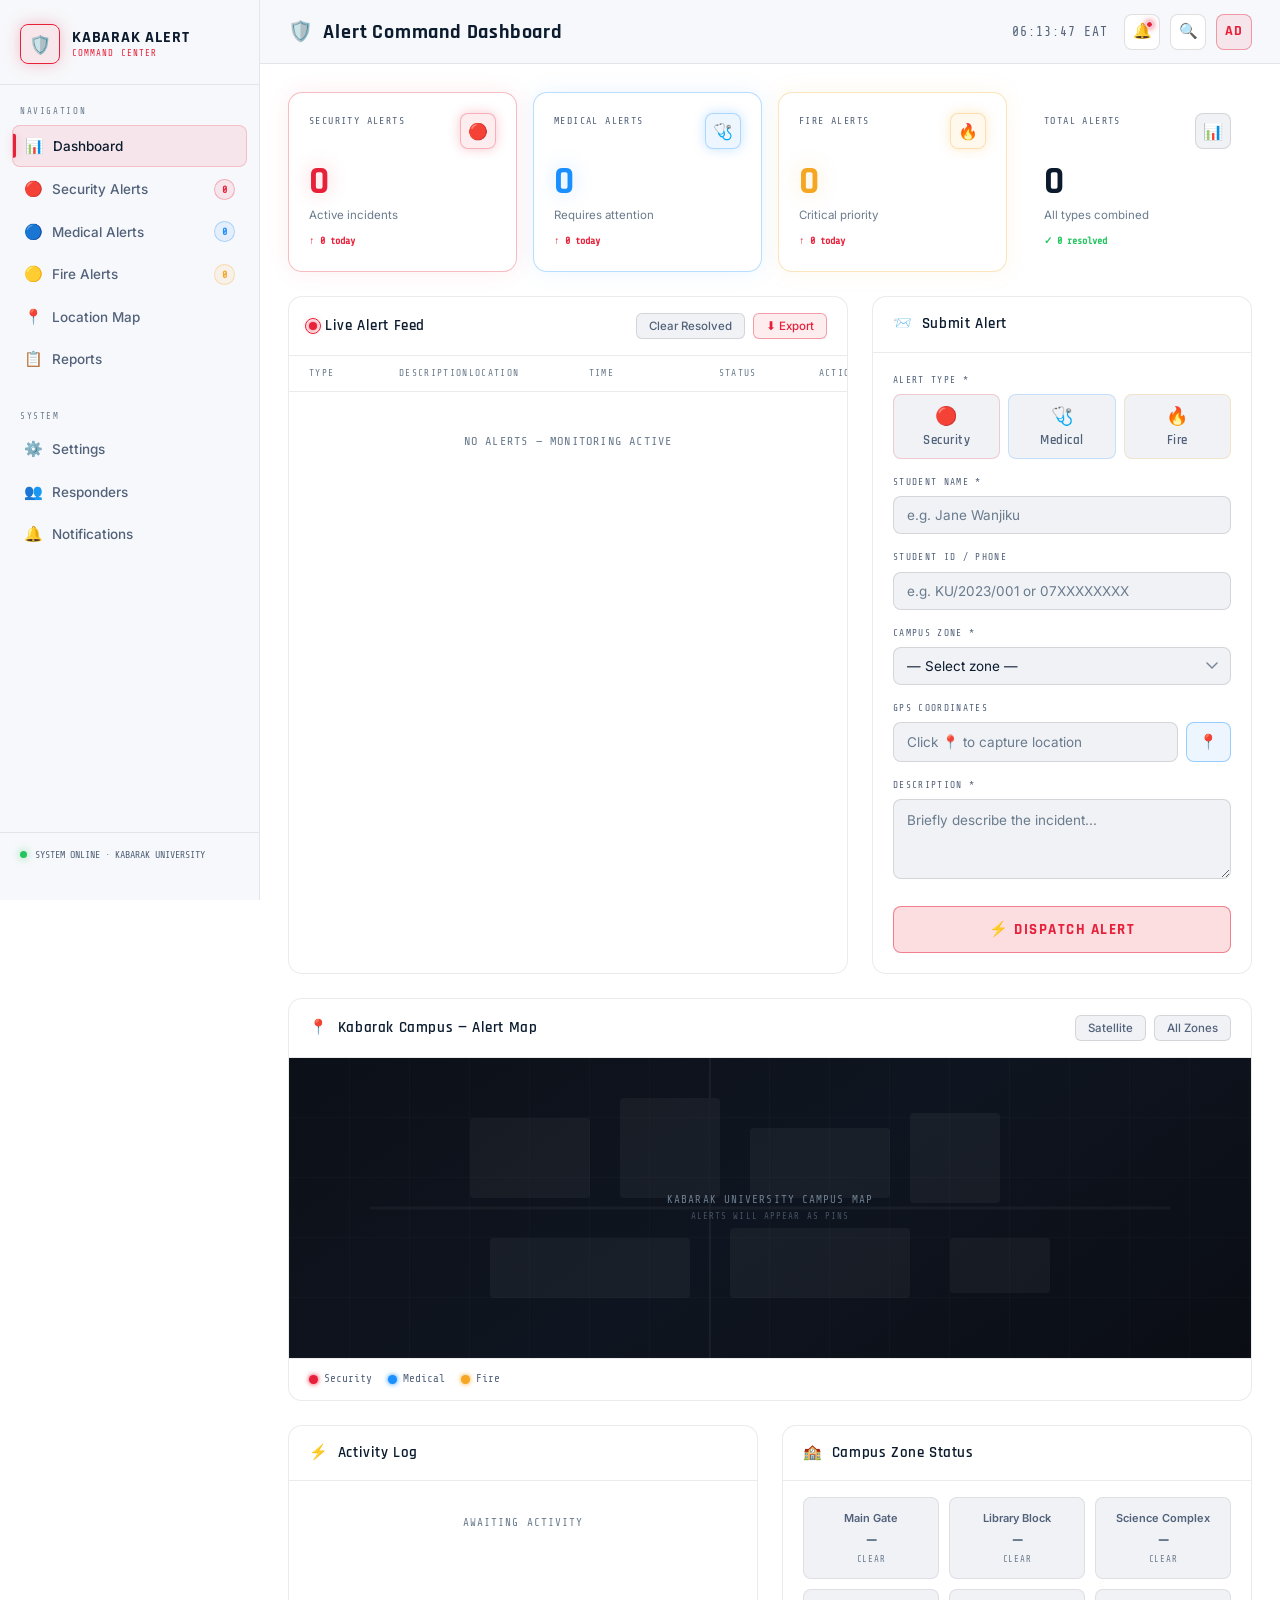
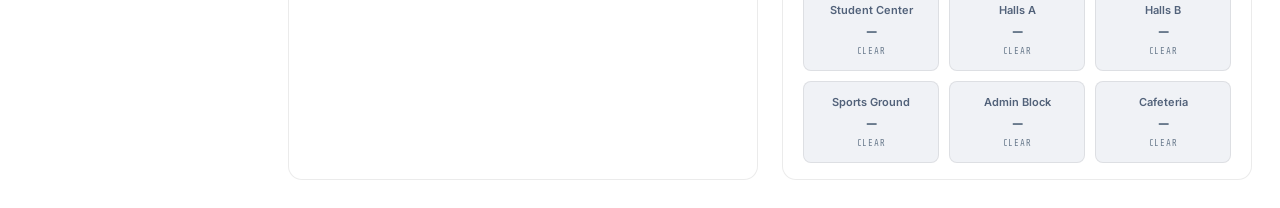
==== admin.html @ 97bc54f8 "Initial commit" ====
<!DOCTYPE html>
<html lang="en">
<head>
  <meta charset="UTF-8" />
  <meta name="viewport" content="width=device-width, initial-scale=1.0"/>
  <title>Kabarak Alert Command — Admin Dashboard</title>
  <link rel="stylesheet" href="admin.css" />
</head>
<body>

<!-- ═══════════════════════════════════════════════
     SIDEBAR
═══════════════════════════════════════════════ -->
<aside class="sidebar">
  <div class="sidebar-logo">
    <div class="logo-icon">🛡️</div>
    <div>
      <div class="logo-text">KABARAK ALERT</div>
      <div class="logo-sub">Command Center</div>
    </div>
  </div>

  <div class="sidebar-section">
    <div class="sidebar-section-label">Navigation</div>

    <div class="nav-item active">
      <span class="nav-icon">📊</span> Dashboard
    </div>
    <div class="nav-item">
      <span class="nav-icon">🔴</span> Security Alerts
      <span class="nav-badge red" id="nav-count-security">0</span>
    </div>
    <div class="nav-item">
      <span class="nav-icon">🔵</span> Medical Alerts
      <span class="nav-badge blue" id="nav-count-medical">0</span>
    </div>
    <div class="nav-item">
      <span class="nav-icon">🟡</span> Fire Alerts
      <span class="nav-badge yellow" id="nav-count-fire">0</span>
    </div>
    <div class="nav-item">
      <span class="nav-icon">📍</span> Location Map
    </div>
    <div class="nav-item">
      <span class="nav-icon">📋</span> Reports
    </div>
  </div>

  <div class="sidebar-section">
    <div class="sidebar-section-label">System</div>
    <div class="nav-item">
      <span class="nav-icon">⚙️</span> Settings
    </div>
    <div class="nav-item">
      <span class="nav-icon">👥</span> Responders
    </div>
    <div class="nav-item">
      <span class="nav-icon">🔔</span> Notifications
    </div>
  </div>

  <div class="sidebar-status">
    <div class="status-indicator">
      <div class="status-dot"></div>
      SYSTEM ONLINE · KABARAK UNIVERSITY
    </div>
  </div>
</aside>

<!-- ═══════════════════════════════════════════════
     MAIN CONTENT
═══════════════════════════════════════════════ -->
<main class="main">

  <!-- TOPBAR -->
  <header class="topbar">
    <div class="topbar-title">🛡️ &nbsp;Alert Command Dashboard</div>
    <div class="topbar-time" id="clock">--:--:--</div>
    <div class="topbar-actions">
      <div class="btn-icon alert-bell">🔔<div class="bell-dot"></div></div>
      <div class="btn-icon">🔍</div>
      <div class="admin-avatar">AD</div>
    </div>
  </header>

  <!-- PAGE CONTENT -->
  <div class="content">

    <!-- STAT CARDS -->
    <div class="stats-row">
      <div class="stat-card red">
        <div class="stat-header">
          <div>
            <div class="stat-label">Security Alerts</div>
          </div>
          <div class="stat-icon red">🔴</div>
        </div>
        <div class="stat-value red" id="count-security">0</div>
        <div class="stat-sub">Active incidents</div>
        <div class="stat-trend up" id="trend-security">↑ 0 today</div>
      </div>

      <div class="stat-card blue">
        <div class="stat-header">
          <div>
            <div class="stat-label">Medical Alerts</div>
          </div>
          <div class="stat-icon blue">🩺</div>
        </div>
        <div class="stat-value blue" id="count-medical">0</div>
        <div class="stat-sub">Requires attention</div>
        <div class="stat-trend up" id="trend-medical">↑ 0 today</div>
      </div>

      <div class="stat-card yellow">
        <div class="stat-header">
          <div>
            <div class="stat-label">Fire Alerts</div>
          </div>
          <div class="stat-icon yellow">🔥</div>
        </div>
        <div class="stat-value yellow" id="count-fire">0</div>
        <div class="stat-sub">Critical priority</div>
        <div class="stat-trend up" id="trend-fire">↑ 0 today</div>
      </div>

      <div class="stat-card total">
        <div class="stat-header">
          <div>
            <div class="stat-label">Total Alerts</div>
          </div>
          <div class="stat-icon total">📊</div>
        </div>
        <div class="stat-value" id="count-total">0</div>
        <div class="stat-sub">All types combined</div>
        <div class="stat-trend down" id="trend-resolved">✓ 0 resolved</div>
      </div>
    </div><!-- /stats-row -->

    <!-- TWO-COL: Alert Table + Submit Form -->
    <div class="two-col">

      <!-- ALERT TABLE PANEL -->
      <div class="panel">
        <div class="panel-header">
          <div class="panel-title">
            <span class="pulse-ring red"></span>
            Live Alert Feed
          </div>
          <div class="panel-actions">
            <button class="btn-sm" onclick="clearResolved()">Clear Resolved</button>
            <button class="btn-sm primary" onclick="exportAlerts()">⬇ Export</button>
          </div>
        </div>

        <!-- Table header -->
        <div class="table-head alert-table">
          <div>TYPE</div>
          <div>DESCRIPTION</div>
          <div>LOCATION</div>
          <div>TIME</div>
          <div>STATUS</div>
          <div>ACTION</div>
        </div>

        <!-- Alert rows rendered here -->
        <div class="alert-list" id="alert-list">
          <div style="padding:40px 20px; text-align:center; color:var(--text-dim); font-family:var(--font-mono); font-size:12px; letter-spacing:0.1em;">
            NO ALERTS — MONITORING ACTIVE
          </div>
        </div>
      </div><!-- /panel -->

      <!-- SUBMIT ALERT FORM -->
      <div class="panel">
        <div class="panel-header">
          <div class="panel-title">📨 &nbsp;Submit Alert</div>
        </div>
        <div class="form-body">

          <!-- Alert Type -->
          <div class="form-group">
            <label class="form-label">Alert Type *</label>
            <div class="type-selector">
              <button class="type-btn security" id="type-security" onclick="selectType('security')">
                <span class="type-emoji">🔴</span>Security
              </button>
              <button class="type-btn medical" id="type-medical" onclick="selectType('medical')">
                <span class="type-emoji">🩺</span>Medical
              </button>
              <button class="type-btn fire" id="type-fire" onclick="selectType('fire')">
                <span class="type-emoji">🔥</span>Fire
              </button>
            </div>
          </div>

          <!-- Student Info -->
          <div class="form-group">
            <label class="form-label">Student Name *</label>
            <input type="text" class="form-input" id="field-name" placeholder="e.g. Jane Wanjiku" />
          </div>

          <div class="form-group">
            <label class="form-label">Student ID / Phone</label>
            <input type="text" class="form-input" id="field-id" placeholder="e.g. KU/2023/001 or 07XXXXXXXX" />
          </div>

          <!-- Campus Zone -->
          <div class="form-group">
            <label class="form-label">Campus Zone *</label>
            <select class="form-select" id="field-zone">
              <option value="">— Select zone —</option>
              <option>Main Gate</option>
              <option>Library Block</option>
              <option>Science Complex</option>
              <option>Student Center</option>
              <option>Halls of Residence A</option>
              <option>Halls of Residence B</option>
              <option>Sports Ground</option>
              <option>Administration Block</option>
              <option>Chapel</option>
              <option>Cafeteria</option>
              <option>Off-Campus</option>
            </select>
          </div>

          <!-- GPS Location -->
          <div class="form-group">
            <label class="form-label">GPS Coordinates</label>
            <div class="loc-row">
              <input type="text" class="form-input" id="field-coords" placeholder="Click 📍 to capture location" readonly />
              <button class="btn-loc" onclick="captureLocation()" title="Capture GPS location">📍</button>
            </div>
          </div>

          <!-- Description -->
          <div class="form-group">
            <label class="form-label">Description *</label>
            <textarea class="form-textarea" id="field-desc" placeholder="Briefly describe the incident..."></textarea>
          </div>

          <!-- Submit -->
          <button class="btn-submit" onclick="submitAlert()">
            ⚡ DISPATCH ALERT
          </button>

          <!-- Success message -->
          <div class="success-banner" id="success-banner">
            ✅ &nbsp;Alert dispatched successfully. Responders notified.
          </div>

        </div>
      </div><!-- /form panel -->
    </div><!-- /two-col -->

    <!-- MAP PANEL -->
    <div class="map-panel">
      <div class="panel-header">
        <div class="panel-title">📍 &nbsp;Kabarak Campus — Alert Map</div>
        <div class="panel-actions">
          <button class="btn-sm">Satellite</button>
          <button class="btn-sm">All Zones</button>
        </div>
      </div>
      <div class="map-body">
        <div class="map-placeholder" id="map-area">
          <!-- Kabarak campus SVG background hint -->
          <svg style="position:absolute;inset:0;width:100%;height:100%;opacity:0.04;" viewBox="0 0 800 300" xmlns="http://www.w3.org/2000/svg">
            <rect x="100" y="60"  width="120" height="80"  rx="4" fill="#fff"/>
            <rect x="250" y="40"  width="100" height="100" rx="4" fill="#fff"/>
            <rect x="380" y="70"  width="140" height="70"  rx="4" fill="#fff"/>
            <rect x="540" y="55"  width="90"  height="90"  rx="4" fill="#fff"/>
            <rect x="120" y="180" width="200" height="60"  rx="4" fill="#fff"/>
            <rect x="360" y="170" width="180" height="70"  rx="4" fill="#fff"/>
            <rect x="580" y="180" width="100" height="55"  rx="4" fill="#fff"/>
            <line x1="0" y1="150" x2="800" y2="150" stroke="#fff" stroke-width="3"/>
            <line x1="340" y1="0" x2="340" y2="300" stroke="#fff" stroke-width="2"/>
          </svg>

          <!-- Dynamic pins injected here -->
          <div id="map-pins"></div>

          <div class="map-label" id="map-empty-msg">
            KABARAK UNIVERSITY CAMPUS MAP<br/>
            <span style="font-size:9px;opacity:0.6">Alerts will appear as pins</span>
          </div>
        </div>
        <div class="map-legend">
          <div class="legend-item"><div class="legend-dot red"></div>Security</div>
          <div class="legend-item"><div class="legend-dot blue"></div>Medical</div>
          <div class="legend-item"><div class="legend-dot yellow"></div>Fire</div>
        </div>
      </div>
    </div>

    <!-- BOTTOM ROW -->
    <div class="bottom-row">

      <!-- ACTIVITY FEED -->
      <div class="panel">
        <div class="panel-header">
          <div class="panel-title">⚡ &nbsp;Activity Log</div>
        </div>
        <div class="activity-feed" id="activity-feed">
          <div style="padding:30px 20px; text-align:center; color:var(--text-dim); font-family:var(--font-mono); font-size:11px; letter-spacing:0.1em;">
            AWAITING ACTIVITY
          </div>
        </div>
      </div>

      <!-- CAMPUS ZONE STATUS -->
      <div class="panel">
        <div class="panel-header">
          <div class="panel-title">🏫 &nbsp;Campus Zone Status</div>
        </div>
        <div class="zone-grid" id="zone-grid">
          <!-- rendered by JS -->
        </div>
      </div>

    </div><!-- /bottom-row -->

  </div><!-- /content -->
</main>

<!-- TOAST CONTAINER -->
<div id="toast-container"></div>

<!-- ═══════════════════════════════════════════════
     JAVASCRIPT
═══════════════════════════════════════════════ -->
<script>
/* ── State ────────────────────────────────────────────────── */
let alerts = [];
let selectedType = null;
let resolvedCount = 0;

const ZONES = [
  'Main Gate', 'Library Block', 'Science Complex',
  'Student Center', 'Halls A', 'Halls B',
  'Sports Ground', 'Admin Block', 'Cafeteria'
];

const PIN_POSITIONS = [
  { top: '30%', left: '18%' }, { top: '22%', left: '38%' },
  { top: '35%', left: '58%' }, { top: '20%', left: '72%' },
  { top: '62%', left: '22%' }, { top: '65%', left: '45%' },
  { top: '60%', left: '67%' }, { top: '42%', left: '34%' },
  { top: '50%', left: '80%' },
];

/* ── Clock ─────────────────────────────────────────────────── */
function updateClock() {
  const now = new Date();
  document.getElementById('clock').textContent =
    now.toLocaleTimeString('en-KE', { hour12: false }) +
    ' EAT';
}
setInterval(updateClock, 1000);
updateClock();

/* ── Type selector ─────────────────────────────────────────── */
function selectType(type) {
  selectedType = type;
  ['security','medical','fire'].forEach(t => {
    document.getElementById('type-' + t).classList.toggle('selected', t === type);
  });
}

/* ── Capture GPS ───────────────────────────────────────────── */
function captureLocation() {
  const btn = document.querySelector('.btn-loc');
  btn.textContent = '⏳';
  if (!navigator.geolocation) {
    document.getElementById('field-coords').value = 'Geolocation not supported';
    btn.textContent = '📍'; return;
  }
  navigator.geolocation.getCurrentPosition(
    pos => {
      const { latitude: lat, longitude: lng, accuracy: acc } = pos.coords;
      document.getElementById('field-coords').value =
        `${lat.toFixed(5)}, ${lng.toFixed(5)} (±${Math.round(acc)}m)`;
      btn.textContent = '✅';
      setTimeout(() => btn.textContent = '📍', 2000);
    },
    () => {
      /* Fallback: Kabarak campus coords */
      document.getElementById('field-coords').value = '-0.20862, 35.96231 (Kabarak Campus)';
      btn.textContent = '📍';
    },
    { enableHighAccuracy: true, timeout: 8000 }
  );
}

/* ── Submit Alert ──────────────────────────────────────────── */
function submitAlert() {
  const name   = document.getElementById('field-name').value.trim();
  const idNo   = document.getElementById('field-id').value.trim();
  const zone   = document.getElementById('field-zone').value;
  const coords = document.getElementById('field-coords').value.trim();
  const desc   = document.getElementById('field-desc').value.trim();

  /* Validate */
  if (!selectedType)  { shake('type-security'); alert('⚠️ Please select an alert type.'); return; }
  if (!name)          { shake('field-name');    alert('⚠️ Student name is required.'); return; }
  if (!zone)          { shake('field-zone');    alert('⚠️ Please select a campus zone.'); return; }
  if (!desc)          { shake('field-desc');    alert('⚠️ Please provide a description.'); return; }

  const now = new Date();
  const alert_obj = {
    id:     Date.now(),
    type:   selectedType,
    name,
    idNo,
    zone,
    coords: coords || 'Not captured',
    desc,
    time:   now,
    timeStr: now.toLocaleTimeString('en-KE', { hour12: false }),
    status: 'active'
  };

  alerts.unshift(alert_obj);
  renderAll();
  showToast(alert_obj);
  addFeedItem(alert_obj);
  resetForm();

  const banner = document.getElementById('success-banner');
  banner.classList.add('show');
  setTimeout(() => banner.classList.remove('show'), 4000);
}

/* ── Render All ────────────────────────────────────────────── */
function renderAll() {
  renderStats();
  renderAlertList();
  renderMapPins();
  renderZoneGrid();
  renderNavBadges();
}

/* ── Render Stats ──────────────────────────────────────────── */
function renderStats() {
  const s = alerts.filter(a => a.type === 'security').length;
  const m = alerts.filter(a => a.type === 'medical').length;
  const f = alerts.filter(a => a.type === 'fire').length;
  const t = alerts.length;

  document.getElementById('count-security').textContent = s;
  document.getElementById('count-medical').textContent  = m;
  document.getElementById('count-fire').textContent     = f;
  document.getElementById('count-total').textContent    = t;

  document.getElementById('trend-security').textContent = `↑ ${s} today`;
  document.getElementById('trend-medical').textContent  = `↑ ${m} today`;
  document.getElementById('trend-fire').textContent     = `↑ ${f} today`;
  document.getElementById('trend-resolved').textContent = `✓ ${resolvedCount} resolved`;
}

/* ── Render Nav Badges ─────────────────────────────────────── */
function renderNavBadges() {
  const s = alerts.filter(a => a.type === 'security' && a.status === 'active').length;
  const m = alerts.filter(a => a.type === 'medical'  && a.status === 'active').length;
  const f = alerts.filter(a => a.type === 'fire'     && a.status === 'active').length;
  document.getElementById('nav-count-security').textContent = s;
  document.getElementById('nav-count-medical').textContent  = m;
  document.getElementById('nav-count-fire').textContent     = f;
}

/* ── Render Alert List ─────────────────────────────────────── */
const TYPE_META = {
  security: { label: '🔴 Security', cls: 'security' },
  medical:  { label: '🩺 Medical',  cls: 'medical'  },
  fire:     { label: '🔥 Fire',     cls: 'fire'     },
};

function renderAlertList() {
  const list = document.getElementById('alert-list');
  if (alerts.length === 0) {
    list.innerHTML = `<div style="padding:40px 20px;text-align:center;color:var(--text-dim);font-family:var(--font-mono);font-size:12px;letter-spacing:0.1em;">NO ALERTS — MONITORING ACTIVE</div>`;
    return;
  }
  list.innerHTML = alerts.map(a => {
    const m = TYPE_META[a.type];
    const statusMap = { active: 'active', pending: 'pending', resolved: 'resolved' };
    return `
    <div class="alert-row" id="row-${a.id}">
      <div><span class="alert-type-badge ${m.cls}">${m.label}</span></div>
      <div class="alert-desc">
        ${escHtml(a.desc.substring(0,60))}${a.desc.length>60?'…':''}
        <span>${escHtml(a.name)}${a.idNo ? ' · ' + escHtml(a.idNo) : ''}</span>
      </div>
      <div class="alert-location">${escHtml(a.zone)}</div>
      <div class="alert-time">${a.timeStr}</div>
      <div><span class="status-chip ${a.status}">${a.status.toUpperCase()}</span></div>
      <div>
        <button class="btn-respond" onclick="respondAlert(${a.id})">
          ${a.status === 'resolved' ? '✓ Done' : 'Respond'}
        </button>
      </div>
    </div>`;
  }).join('');
}

function respondAlert(id) {
  const a = alerts.find(x => x.id === id);
  if (!a) return;
  if (a.status === 'active')   { a.status = 'pending';  }
  else if (a.status === 'pending')  { a.status = 'resolved'; resolvedCount++; }
  else                              { return; }
  renderAll();
  addSystemFeed(`Alert #${id} status → ${a.status.toUpperCase()}`);
}

/* ── Map Pins ──────────────────────────────────────────────── */
const ZONE_PIN_MAP = {
  'Main Gate':         { top: '25%', left: '10%' },
  'Library Block':     { top: '30%', left: '28%' },
  'Science Complex':   { top: '20%', left: '48%' },
  'Student Center':    { top: '50%', left: '38%' },
  'Halls of Residence A': { top: '65%', left: '18%' },
  'Halls of Residence B': { top: '65%', left: '55%' },
  'Sports Ground':     { top: '72%', left: '72%' },
  'Administration Block': { top: '22%', left: '68%' },
  'Chapel':            { top: '42%', left: '60%' },
  'Cafeteria':         { top: '55%', left: '50%' },
  'Off-Campus':        { top: '15%', left: '85%' },
};

const TYPE_PIN_CLS = { security: 'red', medical: 'blue', fire: 'yellow' };
const TYPE_PIN_EMOJI = { security: '🔴', medical: '🩺', fire: '🔥' };

function renderMapPins() {
  const container = document.getElementById('map-pins');
  const emptyMsg  = document.getElementById('map-empty-msg');

  if (alerts.filter(a => a.status !== 'resolved').length === 0) {
    container.innerHTML = '';
    emptyMsg.style.display = 'block';
    return;
  }

  emptyMsg.style.display = 'none';

  /* Group active/pending by zone — last one wins position */
  const pinMap = {};
  alerts.filter(a => a.status !== 'resolved').forEach(a => {
    pinMap[a.zone] = a;
  });

  container.innerHTML = Object.values(pinMap).map(a => {
    const pos = ZONE_PIN_MAP[a.zone] || { top: '50%', left: '50%' };
    const cls = TYPE_PIN_CLS[a.type];
    const emoji = TYPE_PIN_EMOJI[a.type];
    return `<div class="map-pin" style="top:${pos.top};left:${pos.left};" title="${escHtml(a.desc)}">
      <div class="pin-dot ${cls}"><span>${emoji}</span></div>
      <div class="pin-label">${escHtml(a.zone)}</div>
    </div>`;
  }).join('');
}

/* ── Zone Grid ─────────────────────────────────────────────── */
function renderZoneGrid() {
  const grid = document.getElementById('zone-grid');
  const zoneCounts = {};
  ZONES.forEach(z => zoneCounts[z] = { security:0, medical:0, fire:0 });

  alerts.filter(a => a.status !== 'resolved').forEach(a => {
    const z = a.zone;
    // Map form values to display names
    const key = ZONES.find(z2 => a.zone.startsWith(z2.replace(/\s.*/, '').substring(0,5))) || a.zone;
    if (zoneCounts[key]) zoneCounts[key][a.type]++;
    else if (zoneCounts[a.zone]) zoneCounts[a.zone][a.type]++;
  });

  // recount properly
  const zc2 = {};
  ZONES.forEach(z => zc2[z] = { security:0, medical:0, fire:0 });
  alerts.filter(a => a.status !== 'resolved').forEach(a => {
    const match = ZONES.find(z => a.zone === z || a.zone.includes(z.split(' ')[0]));
    if (match) zc2[match][a.type]++;
  });

  grid.innerHTML = ZONES.map(z => {
    const c = zc2[z];
    const total = c.security + c.medical + c.fire;
    let alertCls = '', countHtml = '';
    if (c.security > 0) { alertCls = 'alert-red';    countHtml = `<div class="zone-count red">${c.security}</div><div class="zone-status">🔴 Security</div>`; }
    else if (c.medical > 0) { alertCls = 'alert-blue'; countHtml = `<div class="zone-count blue">${c.medical}</div><div class="zone-status">🩺 Medical</div>`; }
    else if (c.fire > 0)    { alertCls = 'alert-yellow'; countHtml = `<div class="zone-count yellow">${c.fire}</div><div class="zone-status">🔥 Fire</div>`; }
    else { countHtml = `<div class="zone-count safe">—</div><div class="zone-status">Clear</div>`; }

    return `<div class="zone-card ${alertCls}">
      <div class="zone-name">${z}</div>
      ${countHtml}
    </div>`;
  }).join('');
}

/* ── Activity Feed ─────────────────────────────────────────── */
const TYPE_FEED_CLS = { security: 'red', medical: 'blue', fire: 'yellow' };
const TYPE_FEED_LABEL = { security: '🔴 Security alert', medical: '🩺 Medical alert', fire: '🔥 Fire alert' };

function addFeedItem(a) {
  const feed = document.getElementById('activity-feed');
  const empty = feed.querySelector('div[style]');
  if (empty) feed.innerHTML = '';
  const cls = TYPE_FEED_CLS[a.type];
  const now = new Date().toLocaleTimeString('en-KE', { hour12: false });
  const item = document.createElement('div');
  item.className = 'feed-item';
  item.innerHTML = `
    <div class="feed-dot-wrap">
      <div class="feed-dot ${cls}"></div>
      <div class="feed-line"></div>
    </div>
    <div class="feed-content">
      <div class="feed-msg"><strong>${TYPE_FEED_LABEL[a.type]}</strong> submitted by ${escHtml(a.name)} at ${escHtml(a.zone)}</div>
      <div class="feed-time">${now} · ${escHtml(a.desc.substring(0,50))}${a.desc.length>50?'…':''}</div>
    </div>`;
  feed.insertBefore(item, feed.firstChild);
}

function addSystemFeed(msg) {
  const feed = document.getElementById('activity-feed');
  const now = new Date().toLocaleTimeString('en-KE', { hour12: false });
  const item = document.createElement('div');
  item.className = 'feed-item';
  item.innerHTML = `
    <div class="feed-dot-wrap">
      <div class="feed-dot green"></div>
      <div class="feed-line"></div>
    </div>
    <div class="feed-content">
      <div class="feed-msg" style="color:var(--text-secondary)">${escHtml(msg)}</div>
      <div class="feed-time">${now} · System</div>
    </div>`;
  feed.insertBefore(item, feed.firstChild);
}

/* ── Toast ─────────────────────────────────────────────────── */
const TOAST_META = {
  security: { icon: '🔴', title: 'SECURITY ALERT',  cls: 'security' },
  medical:  { icon: '🩺', title: 'MEDICAL ALERT',   cls: 'medical'  },
  fire:     { icon: '🔥', title: 'FIRE ALERT',       cls: 'fire'     },
};

function showToast(a) {
  const m = TOAST_META[a.type];
  const container = document.getElementById('toast-container');
  const el = document.createElement('div');
  el.className = `toast ${m.cls}`;
  el.innerHTML = `
    <div class="toast-icon">${m.icon}</div>
    <div>
      <div class="toast-title">${m.title}</div>
      <div class="toast-msg">${escHtml(a.zone)} · ${escHtml(a.name)}</div>
    </div>
    <div class="toast-progress"></div>`;
  container.appendChild(el);
  setTimeout(() => el.remove(), 4500);
}

/* ── Helpers ───────────────────────────────────────────────── */
function escHtml(s) {
  return String(s).replace(/&/g,'&amp;').replace(/</g,'&lt;').replace(/>/g,'&gt;').replace(/"/g,'&quot;');
}

function shake(id) {
  const el = document.getElementById(id);
  if (!el) return;
  el.style.animation = 'none';
  el.offsetHeight;
  el.style.animation = 'shake 0.4s ease';
}

function resetForm() {
  selectedType = null;
  ['security','medical','fire'].forEach(t => document.getElementById('type-' + t).classList.remove('selected'));
  ['field-name','field-id','field-coords','field-desc'].forEach(id => document.getElementById(id).value = '');
  document.getElementById('field-zone').value = '';
}

function clearResolved() {
  alerts = alerts.filter(a => a.status !== 'resolved');
  addSystemFeed('Resolved alerts cleared from view.');
  renderAll();
}

function exportAlerts() {
  if (alerts.length === 0) { alert('No alerts to export.'); return; }
  const rows = [['ID','Type','Name','ID/Phone','Zone','Coords','Description','Time','Status']];
  alerts.forEach(a => rows.push([a.id, a.type, a.name, a.idNo, a.zone, a.coords, a.desc, a.timeStr, a.status]));
  const csv = rows.map(r => r.map(c => `"${String(c).replace(/"/g,'""')}"`).join(',')).join('\n');
  const blob = new Blob([csv], { type: 'text/csv' });
  const url = URL.createObjectURL(blob);
  const link = document.createElement('a');
  link.href = url; link.download = `kabarak-alerts-${Date.now()}.csv`;
  link.click(); URL.revokeObjectURL(url);
}

/* ── CSS shake keyframe (injected) ──────────────────────────── */
const style = document.createElement('style');
style.textContent = `
  @keyframes shake {
    0%,100%{ transform:translateX(0); }
    20%{ transform:translateX(-6px); }
    40%{ transform:translateX(6px); }
    60%{ transform:translateX(-4px); }
    80%{ transform:translateX(4px); }
  }`;
document.head.appendChild(style);

/* ── Init zone grid ─────────────────────────────────────────── */
renderZoneGrid();
renderStats();

</script>
</body>
</html>
---- admin.css ----
/* ============================================================
   KABARAK ALERT COMMAND — ADMIN DASHBOARD CSS
   Theme: Industrial Command Center / Mission-Critical
   ============================================================ */

@import url('https://fonts.googleapis.com/css2?family=Rajdhani:wght@400;500;600;700&family=Share+Tech+Mono&family=Inter:wght@300;400;500;600&display=swap');

/* ── CSS Variables ─────────────────────────────────────────── */
:root {
  --bg-base:        #ffffff;
  --bg-panel:       #f7f8fb;
  --bg-card:        #ffffff;
  --bg-elevated:    #f0f2f6;
  --border:         rgba(0,0,0,0.08);
  --border-bright:  rgba(0,0,0,0.12);

  /* Alert Colors */
  --red:            #e8213a;
  --red-glow:       rgba(232, 33, 58, 0.25);
  --red-dim:        rgba(232, 33, 58, 0.08);
  --red-mid:        rgba(232, 33, 58, 0.15);

  --blue:           #1a8fff;
  --blue-glow:      rgba(26, 143, 255, 0.25);
  --blue-dim:       rgba(26, 143, 255, 0.08);
  --blue-mid:       rgba(26, 143, 255, 0.15);

  --yellow:         #f5a623;
  --yellow-glow:    rgba(245, 166, 35, 0.25);
  --yellow-dim:     rgba(245, 166, 35, 0.08);
  --yellow-mid:     rgba(245, 166, 35, 0.15);

  /* Text */
  --text-primary:   #0b1b2d;
  --text-secondary: #52627a;
  --text-dim:       #6a7b8d;

  /* Fonts */
  --font-display:   'Rajdhani', sans-serif;
  --font-mono:      'Share Tech Mono', monospace;
  --font-body:      'Inter', sans-serif;

  /* Sizing */
  --sidebar-w:      260px;
  --radius:         8px;
  --radius-lg:      14px;
}

/* ── Reset & Base ───────────────────────────────────────────── */
*, *::before, *::after { box-sizing: border-box; margin: 0; padding: 0; }

html { scroll-behavior: smooth; }

body {
  font-family: var(--font-body);
  font-size: 18px;
  line-height: 1.5;
  background: var(--bg-base);
  color: var(--text-primary);
  min-height: 100vh;
  overflow-x: hidden;
  display: flex;
}

/* ── Scrollbar ──────────────────────────────────────────────── */
::-webkit-scrollbar { width: 4px; }
::-webkit-scrollbar-track { background: transparent; }
::-webkit-scrollbar-thumb { background: var(--border-bright); border-radius: 2px; }

/* ── Sidebar ────────────────────────────────────────────────── */
.sidebar {
  width: var(--sidebar-w);
  min-height: 100vh;
  background: var(--bg-panel);
  border-right: 1px solid var(--border);
  display: flex;
  flex-direction: column;
  position: fixed;
  top: 0; left: 0;
  z-index: 100;
  padding: 0 0 24px;
}

.sidebar-logo {
  padding: 24px 20px 20px;
  border-bottom: 1px solid var(--border);
  display: flex;
  align-items: center;
  gap: 12px;
}

.logo-icon {
  width: 40px; height: 40px;
  background: var(--red-dim);
  border: 1px solid var(--red);
  border-radius: var(--radius);
  display: grid;
  place-items: center;
  font-size: 18px;
  box-shadow: 0 0 16px var(--red-glow);
  flex-shrink: 0;
}

.logo-text {
  font-family: var(--font-display);
  font-size: 16px;
  font-weight: 700;
  letter-spacing: 0.05em;
  color: var(--text-primary);
  line-height: 1.2;
}

.logo-sub {
  font-family: var(--font-mono);
  font-size: 9px;
  color: var(--red);
  letter-spacing: 0.12em;
  text-transform: uppercase;
}

.sidebar-section {
  padding: 20px 12px 8px;
}

.sidebar-section-label {
  font-family: var(--font-mono);
  font-size: 9px;
  letter-spacing: 0.18em;
  color: var(--text-dim);
  text-transform: uppercase;
  padding: 0 8px;
  margin-bottom: 6px;
}

.nav-item {
  display: flex;
  align-items: center;
  gap: 10px;
  padding: 9px 12px;
  border-radius: var(--radius);
  cursor: pointer;
  font-size: 13.5px;
  font-weight: 500;
  color: var(--text-secondary);
  transition: all 0.2s;
  position: relative;
  margin-bottom: 2px;
}

.nav-item:hover {
  background: var(--bg-elevated);
  color: var(--text-primary);
}

.nav-item.active {
  background: var(--red-dim);
  color: var(--text-primary);
  border: 1px solid rgba(232,33,58,0.2);
}

.nav-item.active::before {
  content: '';
  position: absolute;
  left: 0; top: 50%;
  transform: translateY(-50%);
  width: 3px; height: 60%;
  background: var(--red);
  border-radius: 0 2px 2px 0;
  box-shadow: 0 0 8px var(--red-glow);
}

.nav-icon { font-size: 15px; width: 18px; text-align: center; }

.nav-badge {
  margin-left: auto;
  font-family: var(--font-mono);
  font-size: 10px;
  padding: 2px 7px;
  border-radius: 20px;
  font-weight: 600;
}

.nav-badge.red   { background: var(--red-dim);    color: var(--red);    border: 1px solid rgba(232,33,58,0.3); }
.nav-badge.blue  { background: var(--blue-dim);   color: var(--blue);   border: 1px solid rgba(26,143,255,0.3); }
.nav-badge.yellow{ background: var(--yellow-dim); color: var(--yellow); border: 1px solid rgba(245,166,35,0.3); }

.sidebar-status {
  margin-top: auto;
  padding: 14px 20px;
  border-top: 1px solid var(--border);
}

.status-indicator {
  display: flex; align-items: center; gap: 8px;
  font-family: var(--font-mono);
  font-size: 10px;
  color: var(--text-secondary);
}

.status-dot {
  width: 7px; height: 7px;
  border-radius: 50%;
  background: #22c55e;
  box-shadow: 0 0 8px rgba(34,197,94,0.6);
  animation: pulse-dot 2s infinite;
}

@keyframes pulse-dot {
  0%, 100% { opacity: 1; }
  50% { opacity: 0.4; }
}

/* ── Main Content ───────────────────────────────────────────── */
.main {
  margin-left: var(--sidebar-w);
  flex: 1;
  display: flex;
  flex-direction: column;
  min-height: 100vh;
}

/* ── Topbar ─────────────────────────────────────────────────── */
.topbar {
  height: 64px;
  background: var(--bg-panel);
  border-bottom: 1px solid var(--border);
  display: flex;
  align-items: center;
  padding: 0 28px;
  gap: 16px;
  position: sticky;
  top: 0;
  z-index: 50;
}

.topbar-title {
  font-family: var(--font-display);
  font-size: 20px;
  font-weight: 700;
  letter-spacing: 0.04em;
  flex: 1;
}

.topbar-time {
  font-family: var(--font-mono);
  font-size: 13px;
  color: var(--text-secondary);
  letter-spacing: 0.08em;
}

.topbar-actions { display: flex; align-items: center; gap: 10px; }

.btn-icon {
  width: 36px; height: 36px;
  border-radius: var(--radius);
  background: var(--bg-card);
  border: 1px solid var(--border-bright);
  display: grid; place-items: center;
  cursor: pointer;
  font-size: 15px;
  color: var(--text-secondary);
  transition: all 0.2s;
}

.btn-icon:hover { background: var(--bg-elevated); color: var(--text-primary); }

.alert-bell { position: relative; }
.bell-dot {
  position: absolute;
  top: 6px; right: 6px;
  width: 7px; height: 7px;
  background: var(--red);
  border-radius: 50%;
  border: 1.5px solid var(--bg-panel);
  box-shadow: 0 0 6px var(--red);
  animation: pulse-dot 1.5s infinite;
}

.admin-avatar {
  width: 36px; height: 36px;
  border-radius: var(--radius);
  background: var(--red-dim);
  border: 1px solid rgba(232,33,58,0.4);
  display: grid; place-items: center;
  font-family: var(--font-display);
  font-size: 14px;
  font-weight: 700;
  color: var(--red);
  cursor: pointer;
  letter-spacing: 0.04em;
}

/* ── Content Grid ───────────────────────────────────────────── */
.content {
  padding: 28px;
  display: grid;
  gap: 24px;
}

/* ── Stat Cards ─────────────────────────────────────────────── */
.stats-row {
  display: grid;
  grid-template-columns: repeat(4, 1fr);
  gap: 16px;
}

.stat-card {
  background: var(--bg-card);
  border: 1px solid var(--border);
  border-radius: var(--radius-lg);
  padding: 20px;
  position: relative;
  overflow: hidden;
  transition: transform 0.2s, box-shadow 0.2s;
}

.stat-card:hover { transform: translateY(-2px); }

.stat-card::before {
  content: '';
  position: absolute;
  inset: 0;
  border-radius: var(--radius-lg);
  opacity: 0;
  transition: opacity 0.3s;
}

.stat-card:hover::before { opacity: 1; }

.stat-card.red   { border-color: rgba(232,33,58,0.3);    box-shadow: 0 0 24px var(--red-dim);    }
.stat-card.blue  { border-color: rgba(26,143,255,0.3);   box-shadow: 0 0 24px var(--blue-dim);   }
.stat-card.yellow{ border-color: rgba(245,166,35,0.3);   box-shadow: 0 0 24px var(--yellow-dim); }
.stat-card.total { border-color: rgba(255,255,255,0.1);  }

.stat-card.red::before    { background: linear-gradient(135deg, var(--red-dim), transparent); }
.stat-card.blue::before   { background: linear-gradient(135deg, var(--blue-dim), transparent); }
.stat-card.yellow::before { background: linear-gradient(135deg, var(--yellow-dim), transparent); }

.stat-header {
  display: flex; justify-content: space-between; align-items: flex-start;
  margin-bottom: 14px;
}

.stat-label {
  font-family: var(--font-mono);
  font-size: 10px;
  letter-spacing: 0.14em;
  text-transform: uppercase;
  color: var(--text-secondary);
}

.stat-icon {
  width: 36px; height: 36px;
  border-radius: var(--radius);
  display: grid; place-items: center;
  font-size: 16px;
}

.stat-icon.red    { background: var(--red-dim);    border: 1px solid rgba(232,33,58,0.3);    box-shadow: 0 0 12px var(--red-glow);    }
.stat-icon.blue   { background: var(--blue-dim);   border: 1px solid rgba(26,143,255,0.3);   box-shadow: 0 0 12px var(--blue-glow);   }
.stat-icon.yellow { background: var(--yellow-dim); border: 1px solid rgba(245,166,35,0.3);   box-shadow: 0 0 12px var(--yellow-glow); }
.stat-icon.total  { background: var(--bg-elevated); border: 1px solid var(--border-bright);  }

.stat-value {
  font-family: var(--font-display);
  font-size: 38px;
  font-weight: 700;
  line-height: 1;
  letter-spacing: -0.01em;
  margin-bottom: 6px;
}

.stat-value.red    { color: var(--red);    text-shadow: 0 0 20px var(--red-glow);    }
.stat-value.blue   { color: var(--blue);   text-shadow: 0 0 20px var(--blue-glow);   }
.stat-value.yellow { color: var(--yellow); text-shadow: 0 0 20px var(--yellow-glow); }

.stat-sub {
  font-size: 11.5px;
  color: var(--text-dim);
  font-weight: 400;
}

.stat-trend {
  display: inline-flex;
  align-items: center;
  gap: 3px;
  font-size: 10px;
  font-weight: 600;
  font-family: var(--font-mono);
  margin-top: 4px;
}

.stat-trend.up   { color: var(--red);    }
.stat-trend.down { color: #22c55e; }

/* ── Two-Column Grid ────────────────────────────────────────── */
.two-col {
  display: grid;
  grid-template-columns: 1fr 380px;
  gap: 24px;
}

/* ── Panel Base ─────────────────────────────────────────────── */
.panel {
  background: var(--bg-card);
  border: 1px solid var(--border);
  border-radius: var(--radius-lg);
  overflow: hidden;
}

.panel-header {
  padding: 16px 20px;
  border-bottom: 1px solid var(--border);
  display: flex;
  align-items: center;
  justify-content: space-between;
}

.panel-title {
  font-family: var(--font-display);
  font-size: 15px;
  font-weight: 600;
  letter-spacing: 0.04em;
  display: flex; align-items: center; gap: 8px;
}

.panel-actions { display: flex; gap: 8px; }

.btn-sm {
  padding: 5px 12px;
  border-radius: 6px;
  font-size: 11.5px;
  font-weight: 500;
  cursor: pointer;
  transition: all 0.2s;
  border: 1px solid var(--border-bright);
  background: var(--bg-elevated);
  color: var(--text-secondary);
  font-family: var(--font-body);
}

.btn-sm:hover { color: var(--text-primary); background: var(--bg-panel); }

.btn-sm.primary {
  background: var(--red-dim);
  border-color: rgba(232,33,58,0.4);
  color: var(--red);
}

.btn-sm.primary:hover { background: var(--red-mid); color: #fff; }

/* ── Alert Table ────────────────────────────────────────────── */
.alert-table { width: 100%; }

.table-head {
  display: grid;
  grid-template-columns: 90px 1fr 120px 130px 100px 100px;
  padding: 10px 20px;
  border-bottom: 1px solid var(--border);
  font-family: var(--font-mono);
  font-size: 9.5px;
  letter-spacing: 0.14em;
  text-transform: uppercase;
  color: var(--text-dim);
}

.alert-list { max-height: 420px; overflow-y: auto; }

.alert-row {
  display: grid;
  grid-template-columns: 90px 1fr 120px 130px 100px 100px;
  padding: 13px 20px;
  border-bottom: 1px solid var(--border);
  align-items: center;
  font-size: 13px;
  transition: background 0.15s;
  animation: slideIn 0.3s ease-out;
}

@keyframes slideIn {
  from { opacity: 0; transform: translateY(-6px); }
  to   { opacity: 1; transform: translateY(0); }
}

.alert-row:hover { background: var(--bg-elevated); }
.alert-row:last-child { border-bottom: none; }

.alert-type-badge {
  display: inline-flex;
  align-items: center;
  gap: 5px;
  padding: 3px 9px;
  border-radius: 20px;
  font-size: 10.5px;
  font-weight: 600;
  font-family: var(--font-mono);
  text-transform: uppercase;
  letter-spacing: 0.06em;
  white-space: nowrap;
}

.alert-type-badge.security { background: var(--red-dim);    border: 1px solid rgba(232,33,58,0.35);    color: var(--red);    box-shadow: 0 0 8px var(--red-dim); }
.alert-type-badge.medical  { background: var(--blue-dim);   border: 1px solid rgba(26,143,255,0.35);   color: var(--blue);   box-shadow: 0 0 8px var(--blue-dim); }
.alert-type-badge.fire     { background: var(--yellow-dim); border: 1px solid rgba(245,166,35,0.35);   color: var(--yellow); box-shadow: 0 0 8px var(--yellow-dim); }

.alert-desc { color: var(--text-primary); font-size: 13px; }
.alert-desc span { display: block; font-size: 11px; color: var(--text-dim); margin-top: 2px; }

.alert-location {
  font-family: var(--font-mono);
  font-size: 11px;
  color: var(--text-secondary);
}

.alert-time {
  font-family: var(--font-mono);
  font-size: 11px;
  color: var(--text-dim);
}

.status-chip {
  padding: 3px 8px;
  border-radius: 20px;
  font-size: 10px;
  font-weight: 600;
  text-transform: uppercase;
  letter-spacing: 0.06em;
  font-family: var(--font-mono);
}

.status-chip.active   { background: rgba(232,33,58,0.15); color: var(--red);    border: 1px solid rgba(232,33,58,0.3);  animation: blink 2s infinite; }
.status-chip.pending  { background: rgba(245,166,35,0.12); color: var(--yellow); border: 1px solid rgba(245,166,35,0.3); }
.status-chip.resolved { background: rgba(34,197,94,0.1);  color: #4ade80;       border: 1px solid rgba(34,197,94,0.3);  }

@keyframes blink {
  0%, 100% { opacity: 1; }
  50% { opacity: 0.5; }
}

.btn-respond {
  padding: 4px 10px;
  font-size: 10.5px;
  font-family: var(--font-mono);
  border-radius: 6px;
  cursor: pointer;
  background: var(--bg-elevated);
  border: 1px solid var(--border-bright);
  color: var(--text-secondary);
  transition: all 0.2s;
}

.btn-respond:hover { background: var(--red-dim); color: var(--red); border-color: rgba(232,33,58,0.4); }

/* ── Submit Alert Form ──────────────────────────────────────── */
.form-body { padding: 20px; }

.form-group { margin-bottom: 16px; }

.form-label {
  display: block;
  font-family: var(--font-mono);
  font-size: 9.5px;
  letter-spacing: 0.14em;
  text-transform: uppercase;
  color: var(--text-secondary);
  margin-bottom: 7px;
}

.form-input, .form-select, .form-textarea {
  width: 100%;
  background: var(--bg-elevated);
  border: 1px solid var(--border-bright);
  border-radius: var(--radius);
  color: var(--text-primary);
  font-size: 13.5px;
  font-family: var(--font-body);
  transition: border-color 0.2s, box-shadow 0.2s;
  outline: none;
  padding: 10px 13px;
}

.form-input::placeholder, .form-textarea::placeholder { color: var(--text-dim); }

.form-input:focus, .form-select:focus, .form-textarea:focus {
  border-color: rgba(232,33,58,0.5);
  box-shadow: 0 0 0 3px var(--red-dim);
}

.form-select { cursor: pointer; appearance: none; background-image: url("data:image/svg+xml,%3Csvg xmlns='http://www.w3.org/2000/svg' width='12' height='8' viewBox='0 0 12 8'%3E%3Cpath d='M1 1l5 5 5-5' stroke='%237a8899' stroke-width='1.5' fill='none' stroke-linecap='round'/%3E%3C/svg%3E"); background-repeat: no-repeat; background-position: right 12px center; padding-right: 32px; }

.form-select option { background: var(--bg-elevated); }

.form-textarea { resize: vertical; min-height: 80px; line-height: 1.5; }

/* Alert type selector */
.type-selector {
  display: grid;
  grid-template-columns: repeat(3, 1fr);
  gap: 8px;
}

.type-btn {
  padding: 10px 8px;
  border-radius: var(--radius);
  border: 1px solid var(--border-bright);
  background: var(--bg-elevated);
  cursor: pointer;
  text-align: center;
  transition: all 0.2s;
  font-family: var(--font-display);
  font-size: 13px;
  font-weight: 600;
  color: var(--text-secondary);
  letter-spacing: 0.04em;
}

.type-btn .type-emoji { font-size: 18px; display: block; margin-bottom: 4px; }

.type-btn.security { border-color: rgba(232,33,58,0.2); }
.type-btn.medical  { border-color: rgba(26,143,255,0.2); }
.type-btn.fire     { border-color: rgba(245,166,35,0.2); }

.type-btn.security.selected, .type-btn.security:hover {
  background: var(--red-dim); color: var(--red);
  border-color: rgba(232,33,58,0.5); box-shadow: 0 0 12px var(--red-dim);
}
.type-btn.medical.selected, .type-btn.medical:hover {
  background: var(--blue-dim); color: var(--blue);
  border-color: rgba(26,143,255,0.5); box-shadow: 0 0 12px var(--blue-dim);
}
.type-btn.fire.selected, .type-btn.fire:hover {
  background: var(--yellow-dim); color: var(--yellow);
  border-color: rgba(245,166,35,0.5); box-shadow: 0 0 12px var(--yellow-dim);
}

/* Location capture */
.loc-row { display: flex; gap: 8px; }
.loc-row .form-input { flex: 1; }

.btn-loc {
  padding: 10px 12px;
  border-radius: var(--radius);
  border: 1px solid rgba(26,143,255,0.4);
  background: var(--blue-dim);
  color: var(--blue);
  font-size: 15px;
  cursor: pointer;
  transition: all 0.2s;
  white-space: nowrap;
}

.btn-loc:hover { background: var(--blue-mid); box-shadow: 0 0 12px var(--blue-glow); }

.btn-submit {
  width: 100%;
  padding: 13px;
  border-radius: var(--radius);
  border: 1px solid rgba(232,33,58,0.5);
  background: var(--red-mid);
  color: var(--red);
  font-family: var(--font-display);
  font-size: 15px;
  font-weight: 700;
  letter-spacing: 0.1em;
  text-transform: uppercase;
  cursor: pointer;
  transition: all 0.25s;
  margin-top: 4px;
}

.btn-submit:hover {
  background: var(--red);
  color: #fff;
  box-shadow: 0 4px 20px var(--red-glow);
}

/* Success banner */
.success-banner {
  display: none;
  align-items: center;
  gap: 10px;
  padding: 12px 16px;
  background: rgba(34,197,94,0.1);
  border: 1px solid rgba(34,197,94,0.3);
  border-radius: var(--radius);
  margin-top: 12px;
  font-size: 13px;
  color: #4ade80;
  font-family: var(--font-mono);
  animation: fadeIn 0.3s ease;
}

.success-banner.show { display: flex; }

@keyframes fadeIn {
  from { opacity: 0; transform: translateY(4px); }
  to   { opacity: 1; transform: translateY(0); }
}

/* ── Map Panel ──────────────────────────────────────────────── */
.map-panel {
  background: var(--bg-card);
  border: 1px solid var(--border);
  border-radius: var(--radius-lg);
  overflow: hidden;
}

.map-body { position: relative; }

.map-placeholder {
  height: 300px;
  background:
    repeating-linear-gradient(0deg, rgba(255,255,255,0.015) 0, rgba(255,255,255,0.015) 1px, transparent 1px, transparent 60px),
    repeating-linear-gradient(90deg, rgba(255,255,255,0.015) 0, rgba(255,255,255,0.015) 1px, transparent 1px, transparent 60px),
    linear-gradient(145deg, #0c1018 0%, #0f1520 50%, #0a0d14 100%);
  position: relative;
  display: flex;
  align-items: center;
  justify-content: center;
}

.map-label {
  font-family: var(--font-mono);
  font-size: 11px;
  color: var(--text-dim);
  letter-spacing: 0.1em;
  text-align: center;
  text-transform: uppercase;
}

/* Fake map pins */
.map-pin {
  position: absolute;
  transform: translate(-50%, -100%);
  display: flex; flex-direction: column; align-items: center;
  cursor: pointer;
  transition: transform 0.2s;
  animation: dropIn 0.5s ease;
}

.map-pin:hover { transform: translate(-50%, -110%); }

@keyframes dropIn {
  from { opacity: 0; transform: translate(-50%, -80%); }
  to   { opacity: 1; transform: translate(-50%, -100%); }
}

.pin-dot {
  width: 28px; height: 28px;
  border-radius: 50% 50% 50% 0;
  transform: rotate(-45deg);
  display: grid; place-items: center;
  font-size: 12px;
  position: relative;
}

.pin-dot span { transform: rotate(45deg); }
.pin-dot::after { content: ''; position: absolute; bottom: -4px; left: 50%; transform: translateX(-50%) rotate(45deg); width: 8px; height: 8px; border-radius: 0 0 50% 0; }

.pin-dot.red    { background: var(--red);    box-shadow: 0 4px 12px var(--red-glow);    }
.pin-dot.red::after { background: var(--red); }
.pin-dot.blue   { background: var(--blue);   box-shadow: 0 4px 12px var(--blue-glow);   }
.pin-dot.blue::after { background: var(--blue); }
.pin-dot.yellow { background: var(--yellow); box-shadow: 0 4px 12px var(--yellow-glow); }
.pin-dot.yellow::after { background: var(--yellow); }

.pin-label {
  margin-top: 5px;
  font-family: var(--font-mono);
  font-size: 9px;
  color: var(--text-secondary);
  background: var(--bg-panel);
  border: 1px solid var(--border-bright);
  padding: 2px 6px;
  border-radius: 4px;
  white-space: nowrap;
}

.map-legend {
  display: flex; gap: 16px;
  padding: 12px 20px;
  border-top: 1px solid var(--border);
}

.legend-item {
  display: flex; align-items: center; gap: 6px;
  font-size: 11px;
  color: var(--text-secondary);
  font-family: var(--font-mono);
}

.legend-dot {
  width: 9px; height: 9px; border-radius: 50%;
}

.legend-dot.red    { background: var(--red);    box-shadow: 0 0 5px var(--red);    }
.legend-dot.blue   { background: var(--blue);   box-shadow: 0 0 5px var(--blue);   }
.legend-dot.yellow { background: var(--yellow); box-shadow: 0 0 5px var(--yellow); }

/* ── Bottom row: Activity + Campus zones ───────────────────── */
.bottom-row {
  display: grid;
  grid-template-columns: 1fr 1fr;
  gap: 24px;
}

/* ── Activity Feed ──────────────────────────────────────────── */
.activity-feed { padding: 4px 0; max-height: 260px; overflow-y: auto; }

.feed-item {
  display: flex; gap: 12px;
  padding: 12px 20px;
  border-bottom: 1px solid var(--border);
  animation: slideIn 0.3s ease;
}

.feed-item:last-child { border-bottom: none; }

.feed-dot-wrap { display: flex; flex-direction: column; align-items: center; gap: 0; }

.feed-dot {
  width: 10px; height: 10px; border-radius: 50%; flex-shrink: 0; margin-top: 3px;
}

.feed-dot.red    { background: var(--red);    box-shadow: 0 0 8px var(--red-glow);    }
.feed-dot.blue   { background: var(--blue);   box-shadow: 0 0 8px var(--blue-glow);   }
.feed-dot.yellow { background: var(--yellow); box-shadow: 0 0 8px var(--yellow-glow); }
.feed-dot.green  { background: #22c55e;       box-shadow: 0 0 8px rgba(34,197,94,0.4); }

.feed-line { flex: 1; width: 1px; background: var(--border); margin-top: 4px; }

.feed-content { flex: 1; }
.feed-msg { font-size: 12.5px; color: var(--text-primary); line-height: 1.4; }
.feed-time { font-family: var(--font-mono); font-size: 10px; color: var(--text-dim); margin-top: 3px; }

/* ── Campus Zone Grid ───────────────────────────────────────── */
.zone-grid {
  display: grid;
  grid-template-columns: repeat(3, 1fr);
  gap: 10px;
  padding: 16px 20px;
}

.zone-card {
  background: var(--bg-elevated);
  border: 1px solid var(--border);
  border-radius: var(--radius);
  padding: 12px;
  text-align: center;
  transition: all 0.2s;
  cursor: default;
}

.zone-card:hover { border-color: var(--border-bright); }

.zone-card.alert-red    { border-color: rgba(232,33,58,0.4);   background: var(--red-dim);    }
.zone-card.alert-blue   { border-color: rgba(26,143,255,0.4);  background: var(--blue-dim);   }
.zone-card.alert-yellow { border-color: rgba(245,166,35,0.4);  background: var(--yellow-dim); }

.zone-name { font-size: 11px; font-weight: 600; color: var(--text-secondary); margin-bottom: 5px; }
.zone-count { font-family: var(--font-display); font-size: 24px; font-weight: 700; line-height: 1; }
.zone-count.red    { color: var(--red);    }
.zone-count.blue   { color: var(--blue);   }
.zone-count.yellow { color: var(--yellow); }
.zone-count.safe   { color: var(--text-dim); font-size: 18px; }
.zone-status { font-family: var(--font-mono); font-size: 9px; color: var(--text-dim); margin-top: 3px; text-transform: uppercase; letter-spacing: 0.08em; }

/* ── Pulse Ring on Active Alert ─────────────────────────────── */
.pulse-ring {
  display: inline-block;
  width: 8px; height: 8px;
  border-radius: 50%;
  position: relative;
}

.pulse-ring.red    { background: var(--red); box-shadow: 0 0 6px var(--red); }
.pulse-ring.blue   { background: var(--blue); box-shadow: 0 0 6px var(--blue); }
.pulse-ring.yellow { background: var(--yellow); box-shadow: 0 0 6px var(--yellow); }

.pulse-ring::after {
  content: '';
  position: absolute;
  inset: -4px;
  border-radius: 50%;
  animation: ring-pulse 1.5s infinite;
}

.pulse-ring.red::after    { border: 1.5px solid var(--red); }
.pulse-ring.blue::after   { border: 1.5px solid var(--blue); }
.pulse-ring.yellow::after { border: 1.5px solid var(--yellow); }

@keyframes ring-pulse {
  from { transform: scale(0.8); opacity: 1; }
  to   { transform: scale(2.2); opacity: 0; }
}

/* ── Toast Notification ─────────────────────────────────────── */
#toast-container {
  position: fixed;
  top: 80px; right: 20px;
  z-index: 9999;
  display: flex;
  flex-direction: column;
  gap: 10px;
}

.toast {
  min-width: 300px;
  background: var(--bg-panel);
  border-radius: var(--radius-lg);
  padding: 14px 16px;
  display: flex;
  align-items: flex-start;
  gap: 12px;
  animation: toastIn 0.4s cubic-bezier(0.34, 1.56, 0.64, 1);
  font-size: 13px;
  position: relative;
  overflow: hidden;
}

@keyframes toastIn {
  from { opacity: 0; transform: translateX(40px); }
  to   { opacity: 1; transform: translateX(0); }
}

.toast.security { border: 1px solid rgba(232,33,58,0.5);   border-left: 3px solid var(--red);    box-shadow: 0 4px 20px var(--red-dim); }
.toast.medical  { border: 1px solid rgba(26,143,255,0.5);  border-left: 3px solid var(--blue);   box-shadow: 0 4px 20px var(--blue-dim); }
.toast.fire     { border: 1px solid rgba(245,166,35,0.5);  border-left: 3px solid var(--yellow); box-shadow: 0 4px 20px var(--yellow-dim); }

.toast-icon { font-size: 20px; }
.toast-title { font-family: var(--font-display); font-weight: 700; font-size: 14px; letter-spacing: 0.04em; }
.toast-msg { color: var(--text-secondary); font-size: 11.5px; margin-top: 2px; }

.toast-progress {
  position: absolute;
  bottom: 0; left: 0;
  height: 2px;
  animation: progress 4s linear forwards;
}

.toast.security .toast-progress { background: var(--red); }
.toast.medical  .toast-progress { background: var(--blue); }
.toast.fire     .toast-progress { background: var(--yellow); }

@keyframes progress {
  from { width: 100%; }
  to   { width: 0%; }
}

/* ── Responsive ─────────────────────────────────────────────── */
@media (max-width: 1200px) {
  .two-col { grid-template-columns: 1fr; }
  .stats-row { grid-template-columns: repeat(2, 1fr); }
  .bottom-row { grid-template-columns: 1fr; }
  .table-head, .alert-row { grid-template-columns: 80px 1fr 110px 90px 90px; }
  .table-head > *:nth-child(6), .alert-row > *:nth-child(6) { display: none; }
}

@media (max-width: 768px) {
  :root { --sidebar-w: 0px; }
  .sidebar { display: none; }
  .stats-row { grid-template-columns: repeat(2, 1fr); }
}
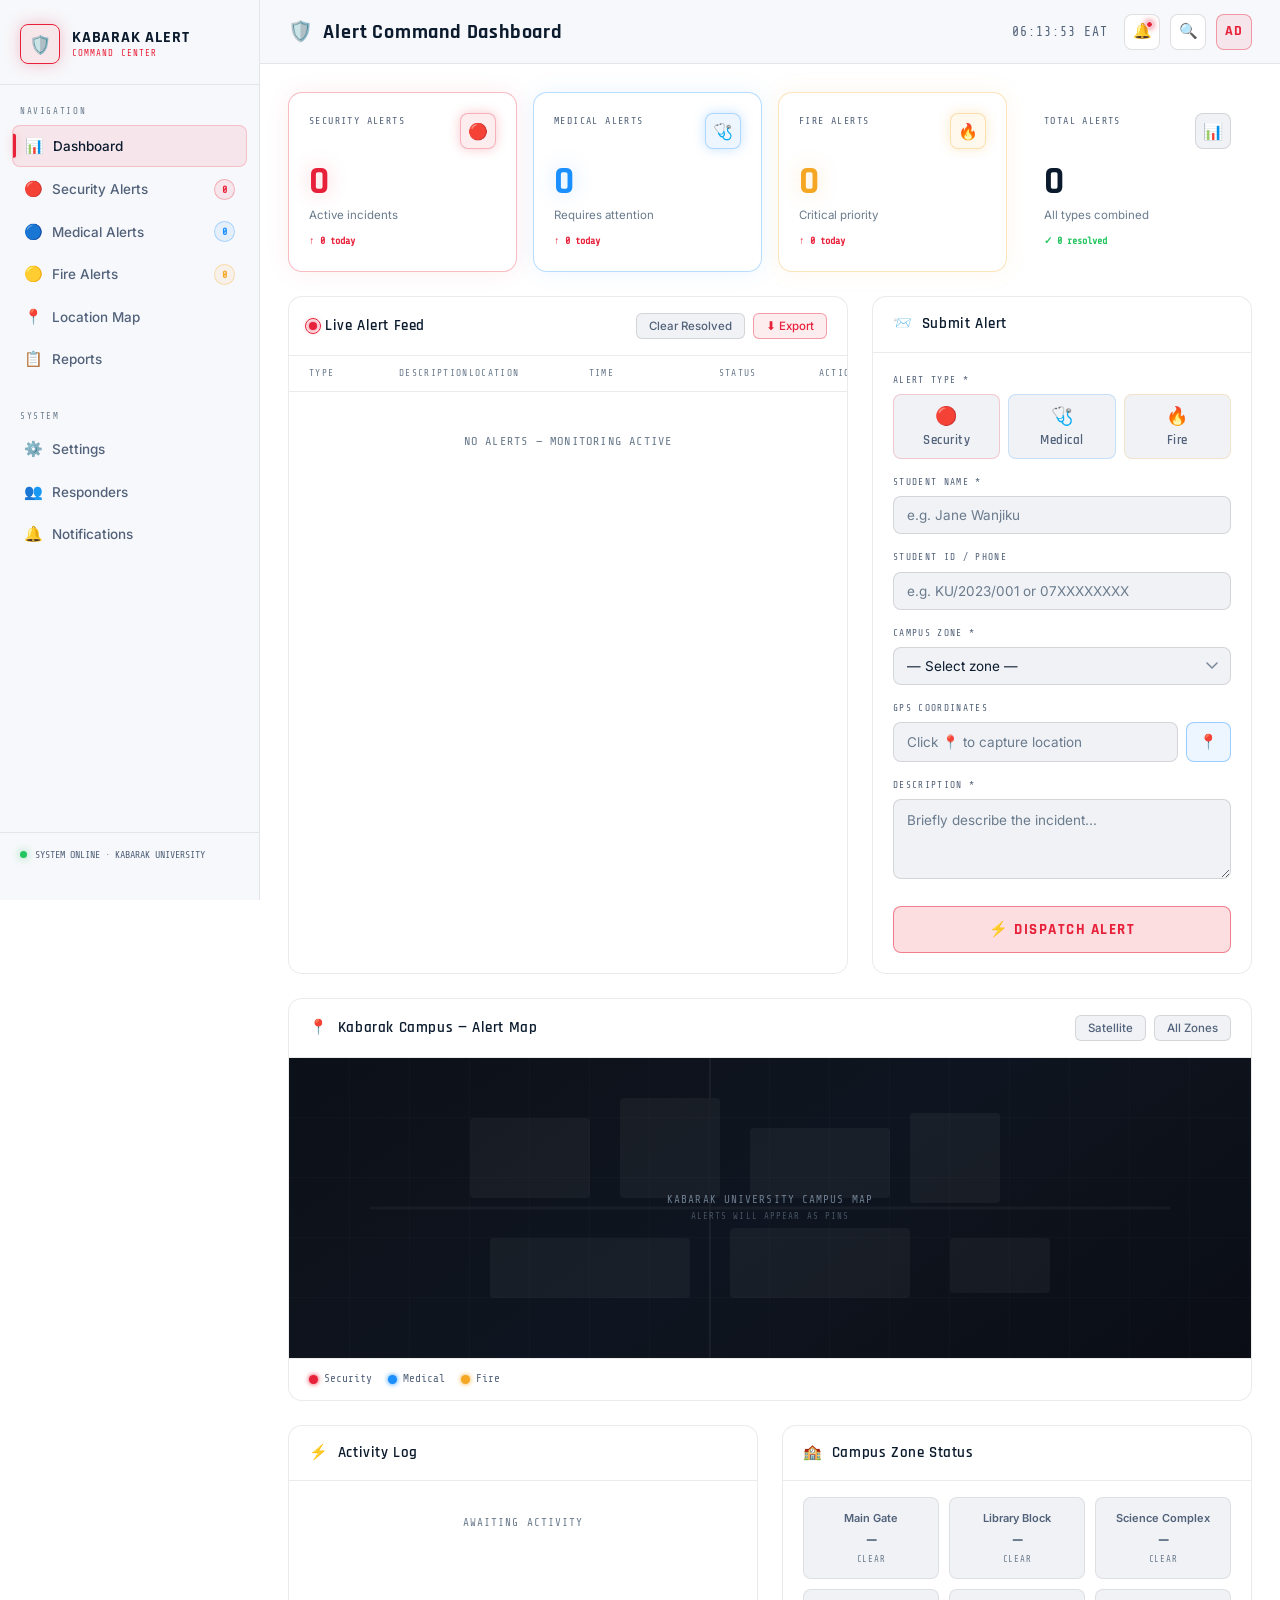
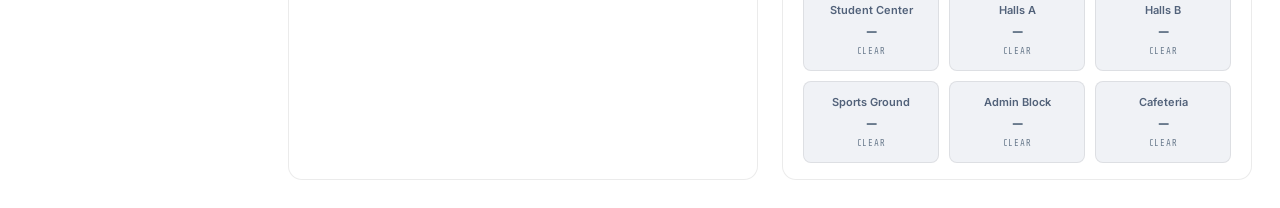
==== commit f5e7f988: "Add files via upload" ====
--- a/admin.html
+++ b/admin.html
@@ -1,721 +1,721 @@
-<!DOCTYPE html>
-<html lang="en">
-<head>
-  <meta charset="UTF-8" />
-  <meta name="viewport" content="width=device-width, initial-scale=1.0"/>
-  <title>Kabarak Alert Command — Admin Dashboard</title>
-  <link rel="stylesheet" href="admin.css" />
-</head>
-<body>
-
-<!-- ═══════════════════════════════════════════════
-     SIDEBAR
-═══════════════════════════════════════════════ -->
-<aside class="sidebar">
-  <div class="sidebar-logo">
-    <div class="logo-icon">🛡️</div>
-    <div>
-      <div class="logo-text">KABARAK ALERT</div>
-      <div class="logo-sub">Command Center</div>
-    </div>
-  </div>
-
-  <div class="sidebar-section">
-    <div class="sidebar-section-label">Navigation</div>
-
-    <div class="nav-item active">
-      <span class="nav-icon">📊</span> Dashboard
-    </div>
-    <div class="nav-item">
-      <span class="nav-icon">🔴</span> Security Alerts
-      <span class="nav-badge red" id="nav-count-security">0</span>
-    </div>
-    <div class="nav-item">
-      <span class="nav-icon">🔵</span> Medical Alerts
-      <span class="nav-badge blue" id="nav-count-medical">0</span>
-    </div>
-    <div class="nav-item">
-      <span class="nav-icon">🟡</span> Fire Alerts
-      <span class="nav-badge yellow" id="nav-count-fire">0</span>
-    </div>
-    <div class="nav-item">
-      <span class="nav-icon">📍</span> Location Map
-    </div>
-    <div class="nav-item">
-      <span class="nav-icon">📋</span> Reports
-    </div>
-  </div>
-
-  <div class="sidebar-section">
-    <div class="sidebar-section-label">System</div>
-    <div class="nav-item">
-      <span class="nav-icon">⚙️</span> Settings
-    </div>
-    <div class="nav-item">
-      <span class="nav-icon">👥</span> Responders
-    </div>
-    <div class="nav-item">
-      <span class="nav-icon">🔔</span> Notifications
-    </div>
-  </div>
-
-  <div class="sidebar-status">
-    <div class="status-indicator">
-      <div class="status-dot"></div>
-      SYSTEM ONLINE · KABARAK UNIVERSITY
-    </div>
-  </div>
-</aside>
-
-<!-- ═══════════════════════════════════════════════
-     MAIN CONTENT
-═══════════════════════════════════════════════ -->
-<main class="main">
-
-  <!-- TOPBAR -->
-  <header class="topbar">
-    <div class="topbar-title">🛡️ &nbsp;Alert Command Dashboard</div>
-    <div class="topbar-time" id="clock">--:--:--</div>
-    <div class="topbar-actions">
-      <div class="btn-icon alert-bell">🔔<div class="bell-dot"></div></div>
-      <div class="btn-icon">🔍</div>
-      <div class="admin-avatar">AD</div>
-    </div>
-  </header>
-
-  <!-- PAGE CONTENT -->
-  <div class="content">
-
-    <!-- STAT CARDS -->
-    <div class="stats-row">
-      <div class="stat-card red">
-        <div class="stat-header">
-          <div>
-            <div class="stat-label">Security Alerts</div>
-          </div>
-          <div class="stat-icon red">🔴</div>
-        </div>
-        <div class="stat-value red" id="count-security">0</div>
-        <div class="stat-sub">Active incidents</div>
-        <div class="stat-trend up" id="trend-security">↑ 0 today</div>
-      </div>
-
-      <div class="stat-card blue">
-        <div class="stat-header">
-          <div>
-            <div class="stat-label">Medical Alerts</div>
-          </div>
-          <div class="stat-icon blue">🩺</div>
-        </div>
-        <div class="stat-value blue" id="count-medical">0</div>
-        <div class="stat-sub">Requires attention</div>
-        <div class="stat-trend up" id="trend-medical">↑ 0 today</div>
-      </div>
-
-      <div class="stat-card yellow">
-        <div class="stat-header">
-          <div>
-            <div class="stat-label">Fire Alerts</div>
-          </div>
-          <div class="stat-icon yellow">🔥</div>
-        </div>
-        <div class="stat-value yellow" id="count-fire">0</div>
-        <div class="stat-sub">Critical priority</div>
-        <div class="stat-trend up" id="trend-fire">↑ 0 today</div>
-      </div>
-
-      <div class="stat-card total">
-        <div class="stat-header">
-          <div>
-            <div class="stat-label">Total Alerts</div>
-          </div>
-          <div class="stat-icon total">📊</div>
-        </div>
-        <div class="stat-value" id="count-total">0</div>
-        <div class="stat-sub">All types combined</div>
-        <div class="stat-trend down" id="trend-resolved">✓ 0 resolved</div>
-      </div>
-    </div><!-- /stats-row -->
-
-    <!-- TWO-COL: Alert Table + Submit Form -->
-    <div class="two-col">
-
-      <!-- ALERT TABLE PANEL -->
-      <div class="panel">
-        <div class="panel-header">
-          <div class="panel-title">
-            <span class="pulse-ring red"></span>
-            Live Alert Feed
-          </div>
-          <div class="panel-actions">
-            <button class="btn-sm" onclick="clearResolved()">Clear Resolved</button>
-            <button class="btn-sm primary" onclick="exportAlerts()">⬇ Export</button>
-          </div>
-        </div>
-
-        <!-- Table header -->
-        <div class="table-head alert-table">
-          <div>TYPE</div>
-          <div>DESCRIPTION</div>
-          <div>LOCATION</div>
-          <div>TIME</div>
-          <div>STATUS</div>
-          <div>ACTION</div>
-        </div>
-
-        <!-- Alert rows rendered here -->
-        <div class="alert-list" id="alert-list">
-          <div style="padding:40px 20px; text-align:center; color:var(--text-dim); font-family:var(--font-mono); font-size:12px; letter-spacing:0.1em;">
-            NO ALERTS — MONITORING ACTIVE
-          </div>
-        </div>
-      </div><!-- /panel -->
-
-      <!-- SUBMIT ALERT FORM -->
-      <div class="panel">
-        <div class="panel-header">
-          <div class="panel-title">📨 &nbsp;Submit Alert</div>
-        </div>
-        <div class="form-body">
-
-          <!-- Alert Type -->
-          <div class="form-group">
-            <label class="form-label">Alert Type *</label>
-            <div class="type-selector">
-              <button class="type-btn security" id="type-security" onclick="selectType('security')">
-                <span class="type-emoji">🔴</span>Security
-              </button>
-              <button class="type-btn medical" id="type-medical" onclick="selectType('medical')">
-                <span class="type-emoji">🩺</span>Medical
-              </button>
-              <button class="type-btn fire" id="type-fire" onclick="selectType('fire')">
-                <span class="type-emoji">🔥</span>Fire
-              </button>
-            </div>
-          </div>
-
-          <!-- Student Info -->
-          <div class="form-group">
-            <label class="form-label">Student Name *</label>
-            <input type="text" class="form-input" id="field-name" placeholder="e.g. Jane Wanjiku" />
-          </div>
-
-          <div class="form-group">
-            <label class="form-label">Student ID / Phone</label>
-            <input type="text" class="form-input" id="field-id" placeholder="e.g. KU/2023/001 or 07XXXXXXXX" />
-          </div>
-
-          <!-- Campus Zone -->
-          <div class="form-group">
-            <label class="form-label">Campus Zone *</label>
-            <select class="form-select" id="field-zone">
-              <option value="">— Select zone —</option>
-              <option>Main Gate</option>
-              <option>Library Block</option>
-              <option>Science Complex</option>
-              <option>Student Center</option>
-              <option>Halls of Residence A</option>
-              <option>Halls of Residence B</option>
-              <option>Sports Ground</option>
-              <option>Administration Block</option>
-              <option>Chapel</option>
-              <option>Cafeteria</option>
-              <option>Off-Campus</option>
-            </select>
-          </div>
-
-          <!-- GPS Location -->
-          <div class="form-group">
-            <label class="form-label">GPS Coordinates</label>
-            <div class="loc-row">
-              <input type="text" class="form-input" id="field-coords" placeholder="Click 📍 to capture location" readonly />
-              <button class="btn-loc" onclick="captureLocation()" title="Capture GPS location">📍</button>
-            </div>
-          </div>
-
-          <!-- Description -->
-          <div class="form-group">
-            <label class="form-label">Description *</label>
-            <textarea class="form-textarea" id="field-desc" placeholder="Briefly describe the incident..."></textarea>
-          </div>
-
-          <!-- Submit -->
-          <button class="btn-submit" onclick="submitAlert()">
-            ⚡ DISPATCH ALERT
-          </button>
-
-          <!-- Success message -->
-          <div class="success-banner" id="success-banner">
-            ✅ &nbsp;Alert dispatched successfully. Responders notified.
-          </div>
-
-        </div>
-      </div><!-- /form panel -->
-    </div><!-- /two-col -->
-
-    <!-- MAP PANEL -->
-    <div class="map-panel">
-      <div class="panel-header">
-        <div class="panel-title">📍 &nbsp;Kabarak Campus — Alert Map</div>
-        <div class="panel-actions">
-          <button class="btn-sm">Satellite</button>
-          <button class="btn-sm">All Zones</button>
-        </div>
-      </div>
-      <div class="map-body">
-        <div class="map-placeholder" id="map-area">
-          <!-- Kabarak campus SVG background hint -->
-          <svg style="position:absolute;inset:0;width:100%;height:100%;opacity:0.04;" viewBox="0 0 800 300" xmlns="http://www.w3.org/2000/svg">
-            <rect x="100" y="60"  width="120" height="80"  rx="4" fill="#fff"/>
-            <rect x="250" y="40"  width="100" height="100" rx="4" fill="#fff"/>
-            <rect x="380" y="70"  width="140" height="70"  rx="4" fill="#fff"/>
-            <rect x="540" y="55"  width="90"  height="90"  rx="4" fill="#fff"/>
-            <rect x="120" y="180" width="200" height="60"  rx="4" fill="#fff"/>
-            <rect x="360" y="170" width="180" height="70"  rx="4" fill="#fff"/>
-            <rect x="580" y="180" width="100" height="55"  rx="4" fill="#fff"/>
-            <line x1="0" y1="150" x2="800" y2="150" stroke="#fff" stroke-width="3"/>
-            <line x1="340" y1="0" x2="340" y2="300" stroke="#fff" stroke-width="2"/>
-          </svg>
-
-          <!-- Dynamic pins injected here -->
-          <div id="map-pins"></div>
-
-          <div class="map-label" id="map-empty-msg">
-            KABARAK UNIVERSITY CAMPUS MAP<br/>
-            <span style="font-size:9px;opacity:0.6">Alerts will appear as pins</span>
-          </div>
-        </div>
-        <div class="map-legend">
-          <div class="legend-item"><div class="legend-dot red"></div>Security</div>
-          <div class="legend-item"><div class="legend-dot blue"></div>Medical</div>
-          <div class="legend-item"><div class="legend-dot yellow"></div>Fire</div>
-        </div>
-      </div>
-    </div>
-
-    <!-- BOTTOM ROW -->
-    <div class="bottom-row">
-
-      <!-- ACTIVITY FEED -->
-      <div class="panel">
-        <div class="panel-header">
-          <div class="panel-title">⚡ &nbsp;Activity Log</div>
-        </div>
-        <div class="activity-feed" id="activity-feed">
-          <div style="padding:30px 20px; text-align:center; color:var(--text-dim); font-family:var(--font-mono); font-size:11px; letter-spacing:0.1em;">
-            AWAITING ACTIVITY
-          </div>
-        </div>
-      </div>
-
-      <!-- CAMPUS ZONE STATUS -->
-      <div class="panel">
-        <div class="panel-header">
-          <div class="panel-title">🏫 &nbsp;Campus Zone Status</div>
-        </div>
-        <div class="zone-grid" id="zone-grid">
-          <!-- rendered by JS -->
-        </div>
-      </div>
-
-    </div><!-- /bottom-row -->
-
-  </div><!-- /content -->
-</main>
-
-<!-- TOAST CONTAINER -->
-<div id="toast-container"></div>
-
-<!-- ═══════════════════════════════════════════════
-     JAVASCRIPT
-═══════════════════════════════════════════════ -->
-<script>
-/* ── State ────────────────────────────────────────────────── */
-let alerts = [];
-let selectedType = null;
-let resolvedCount = 0;
-
-const ZONES = [
-  'Main Gate', 'Library Block', 'Science Complex',
-  'Student Center', 'Halls A', 'Halls B',
-  'Sports Ground', 'Admin Block', 'Cafeteria'
-];
-
-const PIN_POSITIONS = [
-  { top: '30%', left: '18%' }, { top: '22%', left: '38%' },
-  { top: '35%', left: '58%' }, { top: '20%', left: '72%' },
-  { top: '62%', left: '22%' }, { top: '65%', left: '45%' },
-  { top: '60%', left: '67%' }, { top: '42%', left: '34%' },
-  { top: '50%', left: '80%' },
-];
-
-/* ── Clock ─────────────────────────────────────────────────── */
-function updateClock() {
-  const now = new Date();
-  document.getElementById('clock').textContent =
-    now.toLocaleTimeString('en-KE', { hour12: false }) +
-    ' EAT';
-}
-setInterval(updateClock, 1000);
-updateClock();
-
-/* ── Type selector ─────────────────────────────────────────── */
-function selectType(type) {
-  selectedType = type;
-  ['security','medical','fire'].forEach(t => {
-    document.getElementById('type-' + t).classList.toggle('selected', t === type);
-  });
-}
-
-/* ── Capture GPS ───────────────────────────────────────────── */
-function captureLocation() {
-  const btn = document.querySelector('.btn-loc');
-  btn.textContent = '⏳';
-  if (!navigator.geolocation) {
-    document.getElementById('field-coords').value = 'Geolocation not supported';
-    btn.textContent = '📍'; return;
-  }
-  navigator.geolocation.getCurrentPosition(
-    pos => {
-      const { latitude: lat, longitude: lng, accuracy: acc } = pos.coords;
-      document.getElementById('field-coords').value =
-        `${lat.toFixed(5)}, ${lng.toFixed(5)} (±${Math.round(acc)}m)`;
-      btn.textContent = '✅';
-      setTimeout(() => btn.textContent = '📍', 2000);
-    },
-    () => {
-      /* Fallback: Kabarak campus coords */
-      document.getElementById('field-coords').value = '-0.20862, 35.96231 (Kabarak Campus)';
-      btn.textContent = '📍';
-    },
-    { enableHighAccuracy: true, timeout: 8000 }
-  );
-}
-
-/* ── Submit Alert ──────────────────────────────────────────── */
-function submitAlert() {
-  const name   = document.getElementById('field-name').value.trim();
-  const idNo   = document.getElementById('field-id').value.trim();
-  const zone   = document.getElementById('field-zone').value;
-  const coords = document.getElementById('field-coords').value.trim();
-  const desc   = document.getElementById('field-desc').value.trim();
-
-  /* Validate */
-  if (!selectedType)  { shake('type-security'); alert('⚠️ Please select an alert type.'); return; }
-  if (!name)          { shake('field-name');    alert('⚠️ Student name is required.'); return; }
-  if (!zone)          { shake('field-zone');    alert('⚠️ Please select a campus zone.'); return; }
-  if (!desc)          { shake('field-desc');    alert('⚠️ Please provide a description.'); return; }
-
-  const now = new Date();
-  const alert_obj = {
-    id:     Date.now(),
-    type:   selectedType,
-    name,
-    idNo,
-    zone,
-    coords: coords || 'Not captured',
-    desc,
-    time:   now,
-    timeStr: now.toLocaleTimeString('en-KE', { hour12: false }),
-    status: 'active'
-  };
-
-  alerts.unshift(alert_obj);
-  renderAll();
-  showToast(alert_obj);
-  addFeedItem(alert_obj);
-  resetForm();
-
-  const banner = document.getElementById('success-banner');
-  banner.classList.add('show');
-  setTimeout(() => banner.classList.remove('show'), 4000);
-}
-
-/* ── Render All ────────────────────────────────────────────── */
-function renderAll() {
-  renderStats();
-  renderAlertList();
-  renderMapPins();
-  renderZoneGrid();
-  renderNavBadges();
-}
-
-/* ── Render Stats ──────────────────────────────────────────── */
-function renderStats() {
-  const s = alerts.filter(a => a.type === 'security').length;
-  const m = alerts.filter(a => a.type === 'medical').length;
-  const f = alerts.filter(a => a.type === 'fire').length;
-  const t = alerts.length;
-
-  document.getElementById('count-security').textContent = s;
-  document.getElementById('count-medical').textContent  = m;
-  document.getElementById('count-fire').textContent     = f;
-  document.getElementById('count-total').textContent    = t;
-
-  document.getElementById('trend-security').textContent = `↑ ${s} today`;
-  document.getElementById('trend-medical').textContent  = `↑ ${m} today`;
-  document.getElementById('trend-fire').textContent     = `↑ ${f} today`;
-  document.getElementById('trend-resolved').textContent = `✓ ${resolvedCount} resolved`;
-}
-
-/* ── Render Nav Badges ─────────────────────────────────────── */
-function renderNavBadges() {
-  const s = alerts.filter(a => a.type === 'security' && a.status === 'active').length;
-  const m = alerts.filter(a => a.type === 'medical'  && a.status === 'active').length;
-  const f = alerts.filter(a => a.type === 'fire'     && a.status === 'active').length;
-  document.getElementById('nav-count-security').textContent = s;
-  document.getElementById('nav-count-medical').textContent  = m;
-  document.getElementById('nav-count-fire').textContent     = f;
-}
-
-/* ── Render Alert List ─────────────────────────────────────── */
-const TYPE_META = {
-  security: { label: '🔴 Security', cls: 'security' },
-  medical:  { label: '🩺 Medical',  cls: 'medical'  },
-  fire:     { label: '🔥 Fire',     cls: 'fire'     },
-};
-
-function renderAlertList() {
-  const list = document.getElementById('alert-list');
-  if (alerts.length === 0) {
-    list.innerHTML = `<div style="padding:40px 20px;text-align:center;color:var(--text-dim);font-family:var(--font-mono);font-size:12px;letter-spacing:0.1em;">NO ALERTS — MONITORING ACTIVE</div>`;
-    return;
-  }
-  list.innerHTML = alerts.map(a => {
-    const m = TYPE_META[a.type];
-    const statusMap = { active: 'active', pending: 'pending', resolved: 'resolved' };
-    return `
-    <div class="alert-row" id="row-${a.id}">
-      <div><span class="alert-type-badge ${m.cls}">${m.label}</span></div>
-      <div class="alert-desc">
-        ${escHtml(a.desc.substring(0,60))}${a.desc.length>60?'…':''}
-        <span>${escHtml(a.name)}${a.idNo ? ' · ' + escHtml(a.idNo) : ''}</span>
-      </div>
-      <div class="alert-location">${escHtml(a.zone)}</div>
-      <div class="alert-time">${a.timeStr}</div>
-      <div><span class="status-chip ${a.status}">${a.status.toUpperCase()}</span></div>
-      <div>
-        <button class="btn-respond" onclick="respondAlert(${a.id})">
-          ${a.status === 'resolved' ? '✓ Done' : 'Respond'}
-        </button>
-      </div>
-    </div>`;
-  }).join('');
-}
-
-function respondAlert(id) {
-  const a = alerts.find(x => x.id === id);
-  if (!a) return;
-  if (a.status === 'active')   { a.status = 'pending';  }
-  else if (a.status === 'pending')  { a.status = 'resolved'; resolvedCount++; }
-  else                              { return; }
-  renderAll();
-  addSystemFeed(`Alert #${id} status → ${a.status.toUpperCase()}`);
-}
-
-/* ── Map Pins ──────────────────────────────────────────────── */
-const ZONE_PIN_MAP = {
-  'Main Gate':         { top: '25%', left: '10%' },
-  'Library Block':     { top: '30%', left: '28%' },
-  'Science Complex':   { top: '20%', left: '48%' },
-  'Student Center':    { top: '50%', left: '38%' },
-  'Halls of Residence A': { top: '65%', left: '18%' },
-  'Halls of Residence B': { top: '65%', left: '55%' },
-  'Sports Ground':     { top: '72%', left: '72%' },
-  'Administration Block': { top: '22%', left: '68%' },
-  'Chapel':            { top: '42%', left: '60%' },
-  'Cafeteria':         { top: '55%', left: '50%' },
-  'Off-Campus':        { top: '15%', left: '85%' },
-};
-
-const TYPE_PIN_CLS = { security: 'red', medical: 'blue', fire: 'yellow' };
-const TYPE_PIN_EMOJI = { security: '🔴', medical: '🩺', fire: '🔥' };
-
-function renderMapPins() {
-  const container = document.getElementById('map-pins');
-  const emptyMsg  = document.getElementById('map-empty-msg');
-
-  if (alerts.filter(a => a.status !== 'resolved').length === 0) {
-    container.innerHTML = '';
-    emptyMsg.style.display = 'block';
-    return;
-  }
-
-  emptyMsg.style.display = 'none';
-
-  /* Group active/pending by zone — last one wins position */
-  const pinMap = {};
-  alerts.filter(a => a.status !== 'resolved').forEach(a => {
-    pinMap[a.zone] = a;
-  });
-
-  container.innerHTML = Object.values(pinMap).map(a => {
-    const pos = ZONE_PIN_MAP[a.zone] || { top: '50%', left: '50%' };
-    const cls = TYPE_PIN_CLS[a.type];
-    const emoji = TYPE_PIN_EMOJI[a.type];
-    return `<div class="map-pin" style="top:${pos.top};left:${pos.left};" title="${escHtml(a.desc)}">
-      <div class="pin-dot ${cls}"><span>${emoji}</span></div>
-      <div class="pin-label">${escHtml(a.zone)}</div>
-    </div>`;
-  }).join('');
-}
-
-/* ── Zone Grid ─────────────────────────────────────────────── */
-function renderZoneGrid() {
-  const grid = document.getElementById('zone-grid');
-  const zoneCounts = {};
-  ZONES.forEach(z => zoneCounts[z] = { security:0, medical:0, fire:0 });
-
-  alerts.filter(a => a.status !== 'resolved').forEach(a => {
-    const z = a.zone;
-    // Map form values to display names
-    const key = ZONES.find(z2 => a.zone.startsWith(z2.replace(/\s.*/, '').substring(0,5))) || a.zone;
-    if (zoneCounts[key]) zoneCounts[key][a.type]++;
-    else if (zoneCounts[a.zone]) zoneCounts[a.zone][a.type]++;
-  });
-
-  // recount properly
-  const zc2 = {};
-  ZONES.forEach(z => zc2[z] = { security:0, medical:0, fire:0 });
-  alerts.filter(a => a.status !== 'resolved').forEach(a => {
-    const match = ZONES.find(z => a.zone === z || a.zone.includes(z.split(' ')[0]));
-    if (match) zc2[match][a.type]++;
-  });
-
-  grid.innerHTML = ZONES.map(z => {
-    const c = zc2[z];
-    const total = c.security + c.medical + c.fire;
-    let alertCls = '', countHtml = '';
-    if (c.security > 0) { alertCls = 'alert-red';    countHtml = `<div class="zone-count red">${c.security}</div><div class="zone-status">🔴 Security</div>`; }
-    else if (c.medical > 0) { alertCls = 'alert-blue'; countHtml = `<div class="zone-count blue">${c.medical}</div><div class="zone-status">🩺 Medical</div>`; }
-    else if (c.fire > 0)    { alertCls = 'alert-yellow'; countHtml = `<div class="zone-count yellow">${c.fire}</div><div class="zone-status">🔥 Fire</div>`; }
-    else { countHtml = `<div class="zone-count safe">—</div><div class="zone-status">Clear</div>`; }
-
-    return `<div class="zone-card ${alertCls}">
-      <div class="zone-name">${z}</div>
-      ${countHtml}
-    </div>`;
-  }).join('');
-}
-
-/* ── Activity Feed ─────────────────────────────────────────── */
-const TYPE_FEED_CLS = { security: 'red', medical: 'blue', fire: 'yellow' };
-const TYPE_FEED_LABEL = { security: '🔴 Security alert', medical: '🩺 Medical alert', fire: '🔥 Fire alert' };
-
-function addFeedItem(a) {
-  const feed = document.getElementById('activity-feed');
-  const empty = feed.querySelector('div[style]');
-  if (empty) feed.innerHTML = '';
-  const cls = TYPE_FEED_CLS[a.type];
-  const now = new Date().toLocaleTimeString('en-KE', { hour12: false });
-  const item = document.createElement('div');
-  item.className = 'feed-item';
-  item.innerHTML = `
-    <div class="feed-dot-wrap">
-      <div class="feed-dot ${cls}"></div>
-      <div class="feed-line"></div>
-    </div>
-    <div class="feed-content">
-      <div class="feed-msg"><strong>${TYPE_FEED_LABEL[a.type]}</strong> submitted by ${escHtml(a.name)} at ${escHtml(a.zone)}</div>
-      <div class="feed-time">${now} · ${escHtml(a.desc.substring(0,50))}${a.desc.length>50?'…':''}</div>
-    </div>`;
-  feed.insertBefore(item, feed.firstChild);
-}
-
-function addSystemFeed(msg) {
-  const feed = document.getElementById('activity-feed');
-  const now = new Date().toLocaleTimeString('en-KE', { hour12: false });
-  const item = document.createElement('div');
-  item.className = 'feed-item';
-  item.innerHTML = `
-    <div class="feed-dot-wrap">
-      <div class="feed-dot green"></div>
-      <div class="feed-line"></div>
-    </div>
-    <div class="feed-content">
-      <div class="feed-msg" style="color:var(--text-secondary)">${escHtml(msg)}</div>
-      <div class="feed-time">${now} · System</div>
-    </div>`;
-  feed.insertBefore(item, feed.firstChild);
-}
-
-/* ── Toast ─────────────────────────────────────────────────── */
-const TOAST_META = {
-  security: { icon: '🔴', title: 'SECURITY ALERT',  cls: 'security' },
-  medical:  { icon: '🩺', title: 'MEDICAL ALERT',   cls: 'medical'  },
-  fire:     { icon: '🔥', title: 'FIRE ALERT',       cls: 'fire'     },
-};
-
-function showToast(a) {
-  const m = TOAST_META[a.type];
-  const container = document.getElementById('toast-container');
-  const el = document.createElement('div');
-  el.className = `toast ${m.cls}`;
-  el.innerHTML = `
-    <div class="toast-icon">${m.icon}</div>
-    <div>
-      <div class="toast-title">${m.title}</div>
-      <div class="toast-msg">${escHtml(a.zone)} · ${escHtml(a.name)}</div>
-    </div>
-    <div class="toast-progress"></div>`;
-  container.appendChild(el);
-  setTimeout(() => el.remove(), 4500);
-}
-
-/* ── Helpers ───────────────────────────────────────────────── */
-function escHtml(s) {
-  return String(s).replace(/&/g,'&amp;').replace(/</g,'&lt;').replace(/>/g,'&gt;').replace(/"/g,'&quot;');
-}
-
-function shake(id) {
-  const el = document.getElementById(id);
-  if (!el) return;
-  el.style.animation = 'none';
-  el.offsetHeight;
-  el.style.animation = 'shake 0.4s ease';
-}
-
-function resetForm() {
-  selectedType = null;
-  ['security','medical','fire'].forEach(t => document.getElementById('type-' + t).classList.remove('selected'));
-  ['field-name','field-id','field-coords','field-desc'].forEach(id => document.getElementById(id).value = '');
-  document.getElementById('field-zone').value = '';
-}
-
-function clearResolved() {
-  alerts = alerts.filter(a => a.status !== 'resolved');
-  addSystemFeed('Resolved alerts cleared from view.');
-  renderAll();
-}
-
-function exportAlerts() {
-  if (alerts.length === 0) { alert('No alerts to export.'); return; }
-  const rows = [['ID','Type','Name','ID/Phone','Zone','Coords','Description','Time','Status']];
-  alerts.forEach(a => rows.push([a.id, a.type, a.name, a.idNo, a.zone, a.coords, a.desc, a.timeStr, a.status]));
-  const csv = rows.map(r => r.map(c => `"${String(c).replace(/"/g,'""')}"`).join(',')).join('\n');
-  const blob = new Blob([csv], { type: 'text/csv' });
-  const url = URL.createObjectURL(blob);
-  const link = document.createElement('a');
-  link.href = url; link.download = `kabarak-alerts-${Date.now()}.csv`;
-  link.click(); URL.revokeObjectURL(url);
-}
-
-/* ── CSS shake keyframe (injected) ──────────────────────────── */
-const style = document.createElement('style');
-style.textContent = `
-  @keyframes shake {
-    0%,100%{ transform:translateX(0); }
-    20%{ transform:translateX(-6px); }
-    40%{ transform:translateX(6px); }
-    60%{ transform:translateX(-4px); }
-    80%{ transform:translateX(4px); }
-  }`;
-document.head.appendChild(style);
-
-/* ── Init zone grid ─────────────────────────────────────────── */
-renderZoneGrid();
-renderStats();
-
-</script>
-</body>
+<!DOCTYPE html>
+<html lang="en">
+<head>
+  <meta charset="UTF-8" />
+  <meta name="viewport" content="width=device-width, initial-scale=1.0"/>
+  <title>Kabarak Alert Command — Admin Dashboard</title>
+  <link rel="stylesheet" href="admin.css" />
+</head>
+<body>
+
+<!-- ═══════════════════════════════════════════════
+     SIDEBAR
+═══════════════════════════════════════════════ -->
+<aside class="sidebar">
+  <div class="sidebar-logo">
+    <div class="logo-icon">🛡️</div>
+    <div>
+      <div class="logo-text">KABARAK ALERT</div>
+      <div class="logo-sub">Command Center</div>
+    </div>
+  </div>
+
+  <div class="sidebar-section">
+    <div class="sidebar-section-label">Navigation</div>
+
+    <div class="nav-item active">
+      <span class="nav-icon">📊</span> Dashboard
+    </div>
+    <div class="nav-item">
+      <span class="nav-icon">🔴</span> Security Alerts
+      <span class="nav-badge red" id="nav-count-security">0</span>
+    </div>
+    <div class="nav-item">
+      <span class="nav-icon">🔵</span> Medical Alerts
+      <span class="nav-badge blue" id="nav-count-medical">0</span>
+    </div>
+    <div class="nav-item">
+      <span class="nav-icon">🟡</span> Fire Alerts
+      <span class="nav-badge yellow" id="nav-count-fire">0</span>
+    </div>
+    <div class="nav-item">
+      <span class="nav-icon">📍</span> Location Map
+    </div>
+    <div class="nav-item">
+      <span class="nav-icon">📋</span> Reports
+    </div>
+  </div>
+
+  <div class="sidebar-section">
+    <div class="sidebar-section-label">System</div>
+    <div class="nav-item">
+      <span class="nav-icon">⚙️</span> Settings
+    </div>
+    <div class="nav-item">
+      <span class="nav-icon">👥</span> Responders
+    </div>
+    <div class="nav-item">
+      <span class="nav-icon">🔔</span> Notifications
+    </div>
+  </div>
+
+  <div class="sidebar-status">
+    <div class="status-indicator">
+      <div class="status-dot"></div>
+      SYSTEM ONLINE · KABARAK UNIVERSITY
+    </div>
+  </div>
+</aside>
+
+<!-- ═══════════════════════════════════════════════
+     MAIN CONTENT
+═══════════════════════════════════════════════ -->
+<main class="main">
+
+  <!-- TOPBAR -->
+  <header class="topbar">
+    <div class="topbar-title">🛡️ &nbsp;Alert Command Dashboard</div>
+    <div class="topbar-time" id="clock">--:--:--</div>
+    <div class="topbar-actions">
+      <div class="btn-icon alert-bell">🔔<div class="bell-dot"></div></div>
+      <div class="btn-icon">🔍</div>
+      <div class="admin-avatar">AD</div>
+    </div>
+  </header>
+
+  <!-- PAGE CONTENT -->
+  <div class="content">
+
+    <!-- STAT CARDS -->
+    <div class="stats-row">
+      <div class="stat-card red">
+        <div class="stat-header">
+          <div>
+            <div class="stat-label">Security Alerts</div>
+          </div>
+          <div class="stat-icon red">🔴</div>
+        </div>
+        <div class="stat-value red" id="count-security">0</div>
+        <div class="stat-sub">Active incidents</div>
+        <div class="stat-trend up" id="trend-security">↑ 0 today</div>
+      </div>
+
+      <div class="stat-card blue">
+        <div class="stat-header">
+          <div>
+            <div class="stat-label">Medical Alerts</div>
+          </div>
+          <div class="stat-icon blue">🩺</div>
+        </div>
+        <div class="stat-value blue" id="count-medical">0</div>
+        <div class="stat-sub">Requires attention</div>
+        <div class="stat-trend up" id="trend-medical">↑ 0 today</div>
+      </div>
+
+      <div class="stat-card yellow">
+        <div class="stat-header">
+          <div>
+            <div class="stat-label">Fire Alerts</div>
+          </div>
+          <div class="stat-icon yellow">🔥</div>
+        </div>
+        <div class="stat-value yellow" id="count-fire">0</div>
+        <div class="stat-sub">Critical priority</div>
+        <div class="stat-trend up" id="trend-fire">↑ 0 today</div>
+      </div>
+
+      <div class="stat-card total">
+        <div class="stat-header">
+          <div>
+            <div class="stat-label">Total Alerts</div>
+          </div>
+          <div class="stat-icon total">📊</div>
+        </div>
+        <div class="stat-value" id="count-total">0</div>
+        <div class="stat-sub">All types combined</div>
+        <div class="stat-trend down" id="trend-resolved">✓ 0 resolved</div>
+      </div>
+    </div><!-- /stats-row -->
+
+    <!-- TWO-COL: Alert Table + Submit Form -->
+    <div class="two-col">
+
+      <!-- ALERT TABLE PANEL -->
+      <div class="panel">
+        <div class="panel-header">
+          <div class="panel-title">
+            <span class="pulse-ring red"></span>
+            Live Alert Feed
+          </div>
+          <div class="panel-actions">
+            <button class="btn-sm" onclick="clearResolved()">Clear Resolved</button>
+            <button class="btn-sm primary" onclick="exportAlerts()">⬇ Export</button>
+          </div>
+        </div>
+
+        <!-- Table header -->
+        <div class="table-head alert-table">
+          <div>TYPE</div>
+          <div>DESCRIPTION</div>
+          <div>LOCATION</div>
+          <div>TIME</div>
+          <div>STATUS</div>
+          <div>ACTION</div>
+        </div>
+
+        <!-- Alert rows rendered here -->
+        <div class="alert-list" id="alert-list">
+          <div style="padding:40px 20px; text-align:center; color:var(--text-dim); font-family:var(--font-mono); font-size:12px; letter-spacing:0.1em;">
+            NO ALERTS — MONITORING ACTIVE
+          </div>
+        </div>
+      </div><!-- /panel -->
+
+      <!-- SUBMIT ALERT FORM -->
+      <div class="panel">
+        <div class="panel-header">
+          <div class="panel-title">📨 &nbsp;Submit Alert</div>
+        </div>
+        <div class="form-body">
+
+          <!-- Alert Type -->
+          <div class="form-group">
+            <label class="form-label">Alert Type *</label>
+            <div class="type-selector">
+              <button class="type-btn security" id="type-security" onclick="selectType('security')">
+                <span class="type-emoji">🔴</span>Security
+              </button>
+              <button class="type-btn medical" id="type-medical" onclick="selectType('medical')">
+                <span class="type-emoji">🩺</span>Medical
+              </button>
+              <button class="type-btn fire" id="type-fire" onclick="selectType('fire')">
+                <span class="type-emoji">🔥</span>Fire
+              </button>
+            </div>
+          </div>
+
+          <!-- Student Info -->
+          <div class="form-group">
+            <label class="form-label">Student Name *</label>
+            <input type="text" class="form-input" id="field-name" placeholder="e.g. Jane Wanjiku" />
+          </div>
+
+          <div class="form-group">
+            <label class="form-label">Student ID / Phone</label>
+            <input type="text" class="form-input" id="field-id" placeholder="e.g. KU/2023/001 or 07XXXXXXXX" />
+          </div>
+
+          <!-- Campus Zone -->
+          <div class="form-group">
+            <label class="form-label">Campus Zone *</label>
+            <select class="form-select" id="field-zone">
+              <option value="">— Select zone —</option>
+              <option>Main Gate</option>
+              <option>Library Block</option>
+              <option>Science Complex</option>
+              <option>Student Center</option>
+              <option>Halls of Residence A</option>
+              <option>Halls of Residence B</option>
+              <option>Sports Ground</option>
+              <option>Administration Block</option>
+              <option>Chapel</option>
+              <option>Cafeteria</option>
+              <option>Off-Campus</option>
+            </select>
+          </div>
+
+          <!-- GPS Location -->
+          <div class="form-group">
+            <label class="form-label">GPS Coordinates</label>
+            <div class="loc-row">
+              <input type="text" class="form-input" id="field-coords" placeholder="Click 📍 to capture location" readonly />
+              <button class="btn-loc" onclick="captureLocation()" title="Capture GPS location">📍</button>
+            </div>
+          </div>
+
+          <!-- Description -->
+          <div class="form-group">
+            <label class="form-label">Description *</label>
+            <textarea class="form-textarea" id="field-desc" placeholder="Briefly describe the incident..."></textarea>
+          </div>
+
+          <!-- Submit -->
+          <button class="btn-submit" onclick="submitAlert()">
+            ⚡ DISPATCH ALERT
+          </button>
+
+          <!-- Success message -->
+          <div class="success-banner" id="success-banner">
+            ✅ &nbsp;Alert dispatched successfully. Responders notified.
+          </div>
+
+        </div>
+      </div><!-- /form panel -->
+    </div><!-- /two-col -->
+
+    <!-- MAP PANEL -->
+    <div class="map-panel">
+      <div class="panel-header">
+        <div class="panel-title">📍 &nbsp;Kabarak Campus — Alert Map</div>
+        <div class="panel-actions">
+          <button class="btn-sm">Satellite</button>
+          <button class="btn-sm">All Zones</button>
+        </div>
+      </div>
+      <div class="map-body">
+        <div class="map-placeholder" id="map-area">
+          <!-- Kabarak campus SVG background hint -->
+          <svg style="position:absolute;inset:0;width:100%;height:100%;opacity:0.04;" viewBox="0 0 800 300" xmlns="http://www.w3.org/2000/svg">
+            <rect x="100" y="60"  width="120" height="80"  rx="4" fill="#fff"/>
+            <rect x="250" y="40"  width="100" height="100" rx="4" fill="#fff"/>
+            <rect x="380" y="70"  width="140" height="70"  rx="4" fill="#fff"/>
+            <rect x="540" y="55"  width="90"  height="90"  rx="4" fill="#fff"/>
+            <rect x="120" y="180" width="200" height="60"  rx="4" fill="#fff"/>
+            <rect x="360" y="170" width="180" height="70"  rx="4" fill="#fff"/>
+            <rect x="580" y="180" width="100" height="55"  rx="4" fill="#fff"/>
+            <line x1="0" y1="150" x2="800" y2="150" stroke="#fff" stroke-width="3"/>
+            <line x1="340" y1="0" x2="340" y2="300" stroke="#fff" stroke-width="2"/>
+          </svg>
+
+          <!-- Dynamic pins injected here -->
+          <div id="map-pins"></div>
+
+          <div class="map-label" id="map-empty-msg">
+            KABARAK UNIVERSITY CAMPUS MAP<br/>
+            <span style="font-size:9px;opacity:0.6">Alerts will appear as pins</span>
+          </div>
+        </div>
+        <div class="map-legend">
+          <div class="legend-item"><div class="legend-dot red"></div>Security</div>
+          <div class="legend-item"><div class="legend-dot blue"></div>Medical</div>
+          <div class="legend-item"><div class="legend-dot yellow"></div>Fire</div>
+        </div>
+      </div>
+    </div>
+
+    <!-- BOTTOM ROW -->
+    <div class="bottom-row">
+
+      <!-- ACTIVITY FEED -->
+      <div class="panel">
+        <div class="panel-header">
+          <div class="panel-title">⚡ &nbsp;Activity Log</div>
+        </div>
+        <div class="activity-feed" id="activity-feed">
+          <div style="padding:30px 20px; text-align:center; color:var(--text-dim); font-family:var(--font-mono); font-size:11px; letter-spacing:0.1em;">
+            AWAITING ACTIVITY
+          </div>
+        </div>
+      </div>
+
+      <!-- CAMPUS ZONE STATUS -->
+      <div class="panel">
+        <div class="panel-header">
+          <div class="panel-title">🏫 &nbsp;Campus Zone Status</div>
+        </div>
+        <div class="zone-grid" id="zone-grid">
+          <!-- rendered by JS -->
+        </div>
+      </div>
+
+    </div><!-- /bottom-row -->
+
+  </div><!-- /content -->
+</main>
+
+<!-- TOAST CONTAINER -->
+<div id="toast-container"></div>
+
+<!-- ═══════════════════════════════════════════════
+     JAVASCRIPT
+═══════════════════════════════════════════════ -->
+<script>
+/* ── State ────────────────────────────────────────────────── */
+let alerts = [];
+let selectedType = null;
+let resolvedCount = 0;
+
+const ZONES = [
+  'Main Gate', 'Library Block', 'Science Complex',
+  'Student Center', 'Halls A', 'Halls B',
+  'Sports Ground', 'Admin Block', 'Cafeteria'
+];
+
+const PIN_POSITIONS = [
+  { top: '30%', left: '18%' }, { top: '22%', left: '38%' },
+  { top: '35%', left: '58%' }, { top: '20%', left: '72%' },
+  { top: '62%', left: '22%' }, { top: '65%', left: '45%' },
+  { top: '60%', left: '67%' }, { top: '42%', left: '34%' },
+  { top: '50%', left: '80%' },
+];
+
+/* ── Clock ─────────────────────────────────────────────────── */
+function updateClock() {
+  const now = new Date();
+  document.getElementById('clock').textContent =
+    now.toLocaleTimeString('en-KE', { hour12: false }) +
+    ' EAT';
+}
+setInterval(updateClock, 1000);
+updateClock();
+
+/* ── Type selector ─────────────────────────────────────────── */
+function selectType(type) {
+  selectedType = type;
+  ['security','medical','fire'].forEach(t => {
+    document.getElementById('type-' + t).classList.toggle('selected', t === type);
+  });
+}
+
+/* ── Capture GPS ───────────────────────────────────────────── */
+function captureLocation() {
+  const btn = document.querySelector('.btn-loc');
+  btn.textContent = '⏳';
+  if (!navigator.geolocation) {
+    document.getElementById('field-coords').value = 'Geolocation not supported';
+    btn.textContent = '📍'; return;
+  }
+  navigator.geolocation.getCurrentPosition(
+    pos => {
+      const { latitude: lat, longitude: lng, accuracy: acc } = pos.coords;
+      document.getElementById('field-coords').value =
+        `${lat.toFixed(5)}, ${lng.toFixed(5)} (±${Math.round(acc)}m)`;
+      btn.textContent = '✅';
+      setTimeout(() => btn.textContent = '📍', 2000);
+    },
+    () => {
+      /* Fallback: Kabarak campus coords */
+      document.getElementById('field-coords').value = '-0.20862, 35.96231 (Kabarak Campus)';
+      btn.textContent = '📍';
+    },
+    { enableHighAccuracy: true, timeout: 8000 }
+  );
+}
+
+/* ── Submit Alert ──────────────────────────────────────────── */
+function submitAlert() {
+  const name   = document.getElementById('field-name').value.trim();
+  const idNo   = document.getElementById('field-id').value.trim();
+  const zone   = document.getElementById('field-zone').value;
+  const coords = document.getElementById('field-coords').value.trim();
+  const desc   = document.getElementById('field-desc').value.trim();
+
+  /* Validate */
+  if (!selectedType)  { shake('type-security'); alert('⚠️ Please select an alert type.'); return; }
+  if (!name)          { shake('field-name');    alert('⚠️ Student name is required.'); return; }
+  if (!zone)          { shake('field-zone');    alert('⚠️ Please select a campus zone.'); return; }
+  if (!desc)          { shake('field-desc');    alert('⚠️ Please provide a description.'); return; }
+
+  const now = new Date();
+  const alert_obj = {
+    id:     Date.now(),
+    type:   selectedType,
+    name,
+    idNo,
+    zone,
+    coords: coords || 'Not captured',
+    desc,
+    time:   now,
+    timeStr: now.toLocaleTimeString('en-KE', { hour12: false }),
+    status: 'active'
+  };
+
+  alerts.unshift(alert_obj);
+  renderAll();
+  showToast(alert_obj);
+  addFeedItem(alert_obj);
+  resetForm();
+
+  const banner = document.getElementById('success-banner');
+  banner.classList.add('show');
+  setTimeout(() => banner.classList.remove('show'), 4000);
+}
+
+/* ── Render All ────────────────────────────────────────────── */
+function renderAll() {
+  renderStats();
+  renderAlertList();
+  renderMapPins();
+  renderZoneGrid();
+  renderNavBadges();
+}
+
+/* ── Render Stats ──────────────────────────────────────────── */
+function renderStats() {
+  const s = alerts.filter(a => a.type === 'security').length;
+  const m = alerts.filter(a => a.type === 'medical').length;
+  const f = alerts.filter(a => a.type === 'fire').length;
+  const t = alerts.length;
+
+  document.getElementById('count-security').textContent = s;
+  document.getElementById('count-medical').textContent  = m;
+  document.getElementById('count-fire').textContent     = f;
+  document.getElementById('count-total').textContent    = t;
+
+  document.getElementById('trend-security').textContent = `↑ ${s} today`;
+  document.getElementById('trend-medical').textContent  = `↑ ${m} today`;
+  document.getElementById('trend-fire').textContent     = `↑ ${f} today`;
+  document.getElementById('trend-resolved').textContent = `✓ ${resolvedCount} resolved`;
+}
+
+/* ── Render Nav Badges ─────────────────────────────────────── */
+function renderNavBadges() {
+  const s = alerts.filter(a => a.type === 'security' && a.status === 'active').length;
+  const m = alerts.filter(a => a.type === 'medical'  && a.status === 'active').length;
+  const f = alerts.filter(a => a.type === 'fire'     && a.status === 'active').length;
+  document.getElementById('nav-count-security').textContent = s;
+  document.getElementById('nav-count-medical').textContent  = m;
+  document.getElementById('nav-count-fire').textContent     = f;
+}
+
+/* ── Render Alert List ─────────────────────────────────────── */
+const TYPE_META = {
+  security: { label: '🔴 Security', cls: 'security' },
+  medical:  { label: '🩺 Medical',  cls: 'medical'  },
+  fire:     { label: '🔥 Fire',     cls: 'fire'     },
+};
+
+function renderAlertList() {
+  const list = document.getElementById('alert-list');
+  if (alerts.length === 0) {
+    list.innerHTML = `<div style="padding:40px 20px;text-align:center;color:var(--text-dim);font-family:var(--font-mono);font-size:12px;letter-spacing:0.1em;">NO ALERTS — MONITORING ACTIVE</div>`;
+    return;
+  }
+  list.innerHTML = alerts.map(a => {
+    const m = TYPE_META[a.type];
+    const statusMap = { active: 'active', pending: 'pending', resolved: 'resolved' };
+    return `
+    <div class="alert-row" id="row-${a.id}">
+      <div><span class="alert-type-badge ${m.cls}">${m.label}</span></div>
+      <div class="alert-desc">
+        ${escHtml(a.desc.substring(0,60))}${a.desc.length>60?'…':''}
+        <span>${escHtml(a.name)}${a.idNo ? ' · ' + escHtml(a.idNo) : ''}</span>
+      </div>
+      <div class="alert-location">${escHtml(a.zone)}</div>
+      <div class="alert-time">${a.timeStr}</div>
+      <div><span class="status-chip ${a.status}">${a.status.toUpperCase()}</span></div>
+      <div>
+        <button class="btn-respond" onclick="respondAlert(${a.id})">
+          ${a.status === 'resolved' ? '✓ Done' : 'Respond'}
+        </button>
+      </div>
+    </div>`;
+  }).join('');
+}
+
+function respondAlert(id) {
+  const a = alerts.find(x => x.id === id);
+  if (!a) return;
+  if (a.status === 'active')   { a.status = 'pending';  }
+  else if (a.status === 'pending')  { a.status = 'resolved'; resolvedCount++; }
+  else                              { return; }
+  renderAll();
+  addSystemFeed(`Alert #${id} status → ${a.status.toUpperCase()}`);
+}
+
+/* ── Map Pins ──────────────────────────────────────────────── */
+const ZONE_PIN_MAP = {
+  'Main Gate':         { top: '25%', left: '10%' },
+  'Library Block':     { top: '30%', left: '28%' },
+  'Science Complex':   { top: '20%', left: '48%' },
+  'Student Center':    { top: '50%', left: '38%' },
+  'Halls of Residence A': { top: '65%', left: '18%' },
+  'Halls of Residence B': { top: '65%', left: '55%' },
+  'Sports Ground':     { top: '72%', left: '72%' },
+  'Administration Block': { top: '22%', left: '68%' },
+  'Chapel':            { top: '42%', left: '60%' },
+  'Cafeteria':         { top: '55%', left: '50%' },
+  'Off-Campus':        { top: '15%', left: '85%' },
+};
+
+const TYPE_PIN_CLS = { security: 'red', medical: 'blue', fire: 'yellow' };
+const TYPE_PIN_EMOJI = { security: '🔴', medical: '🩺', fire: '🔥' };
+
+function renderMapPins() {
+  const container = document.getElementById('map-pins');
+  const emptyMsg  = document.getElementById('map-empty-msg');
+
+  if (alerts.filter(a => a.status !== 'resolved').length === 0) {
+    container.innerHTML = '';
+    emptyMsg.style.display = 'block';
+    return;
+  }
+
+  emptyMsg.style.display = 'none';
+
+  /* Group active/pending by zone — last one wins position */
+  const pinMap = {};
+  alerts.filter(a => a.status !== 'resolved').forEach(a => {
+    pinMap[a.zone] = a;
+  });
+
+  container.innerHTML = Object.values(pinMap).map(a => {
+    const pos = ZONE_PIN_MAP[a.zone] || { top: '50%', left: '50%' };
+    const cls = TYPE_PIN_CLS[a.type];
+    const emoji = TYPE_PIN_EMOJI[a.type];
+    return `<div class="map-pin" style="top:${pos.top};left:${pos.left};" title="${escHtml(a.desc)}">
+      <div class="pin-dot ${cls}"><span>${emoji}</span></div>
+      <div class="pin-label">${escHtml(a.zone)}</div>
+    </div>`;
+  }).join('');
+}
+
+/* ── Zone Grid ─────────────────────────────────────────────── */
+function renderZoneGrid() {
+  const grid = document.getElementById('zone-grid');
+  const zoneCounts = {};
+  ZONES.forEach(z => zoneCounts[z] = { security:0, medical:0, fire:0 });
+
+  alerts.filter(a => a.status !== 'resolved').forEach(a => {
+    const z = a.zone;
+    // Map form values to display names
+    const key = ZONES.find(z2 => a.zone.startsWith(z2.replace(/\s.*/, '').substring(0,5))) || a.zone;
+    if (zoneCounts[key]) zoneCounts[key][a.type]++;
+    else if (zoneCounts[a.zone]) zoneCounts[a.zone][a.type]++;
+  });
+
+  // recount properly
+  const zc2 = {};
+  ZONES.forEach(z => zc2[z] = { security:0, medical:0, fire:0 });
+  alerts.filter(a => a.status !== 'resolved').forEach(a => {
+    const match = ZONES.find(z => a.zone === z || a.zone.includes(z.split(' ')[0]));
+    if (match) zc2[match][a.type]++;
+  });
+
+  grid.innerHTML = ZONES.map(z => {
+    const c = zc2[z];
+    const total = c.security + c.medical + c.fire;
+    let alertCls = '', countHtml = '';
+    if (c.security > 0) { alertCls = 'alert-red';    countHtml = `<div class="zone-count red">${c.security}</div><div class="zone-status">🔴 Security</div>`; }
+    else if (c.medical > 0) { alertCls = 'alert-blue'; countHtml = `<div class="zone-count blue">${c.medical}</div><div class="zone-status">🩺 Medical</div>`; }
+    else if (c.fire > 0)    { alertCls = 'alert-yellow'; countHtml = `<div class="zone-count yellow">${c.fire}</div><div class="zone-status">🔥 Fire</div>`; }
+    else { countHtml = `<div class="zone-count safe">—</div><div class="zone-status">Clear</div>`; }
+
+    return `<div class="zone-card ${alertCls}">
+      <div class="zone-name">${z}</div>
+      ${countHtml}
+    </div>`;
+  }).join('');
+}
+
+/* ── Activity Feed ─────────────────────────────────────────── */
+const TYPE_FEED_CLS = { security: 'red', medical: 'blue', fire: 'yellow' };
+const TYPE_FEED_LABEL = { security: '🔴 Security alert', medical: '🩺 Medical alert', fire: '🔥 Fire alert' };
+
+function addFeedItem(a) {
+  const feed = document.getElementById('activity-feed');
+  const empty = feed.querySelector('div[style]');
+  if (empty) feed.innerHTML = '';
+  const cls = TYPE_FEED_CLS[a.type];
+  const now = new Date().toLocaleTimeString('en-KE', { hour12: false });
+  const item = document.createElement('div');
+  item.className = 'feed-item';
+  item.innerHTML = `
+    <div class="feed-dot-wrap">
+      <div class="feed-dot ${cls}"></div>
+      <div class="feed-line"></div>
+    </div>
+    <div class="feed-content">
+      <div class="feed-msg"><strong>${TYPE_FEED_LABEL[a.type]}</strong> submitted by ${escHtml(a.name)} at ${escHtml(a.zone)}</div>
+      <div class="feed-time">${now} · ${escHtml(a.desc.substring(0,50))}${a.desc.length>50?'…':''}</div>
+    </div>`;
+  feed.insertBefore(item, feed.firstChild);
+}
+
+function addSystemFeed(msg) {
+  const feed = document.getElementById('activity-feed');
+  const now = new Date().toLocaleTimeString('en-KE', { hour12: false });
+  const item = document.createElement('div');
+  item.className = 'feed-item';
+  item.innerHTML = `
+    <div class="feed-dot-wrap">
+      <div class="feed-dot green"></div>
+      <div class="feed-line"></div>
+    </div>
+    <div class="feed-content">
+      <div class="feed-msg" style="color:var(--text-secondary)">${escHtml(msg)}</div>
+      <div class="feed-time">${now} · System</div>
+    </div>`;
+  feed.insertBefore(item, feed.firstChild);
+}
+
+/* ── Toast ─────────────────────────────────────────────────── */
+const TOAST_META = {
+  security: { icon: '🔴', title: 'SECURITY ALERT',  cls: 'security' },
+  medical:  { icon: '🩺', title: 'MEDICAL ALERT',   cls: 'medical'  },
+  fire:     { icon: '🔥', title: 'FIRE ALERT',       cls: 'fire'     },
+};
+
+function showToast(a) {
+  const m = TOAST_META[a.type];
+  const container = document.getElementById('toast-container');
+  const el = document.createElement('div');
+  el.className = `toast ${m.cls}`;
+  el.innerHTML = `
+    <div class="toast-icon">${m.icon}</div>
+    <div>
+      <div class="toast-title">${m.title}</div>
+      <div class="toast-msg">${escHtml(a.zone)} · ${escHtml(a.name)}</div>
+    </div>
+    <div class="toast-progress"></div>`;
+  container.appendChild(el);
+  setTimeout(() => el.remove(), 4500);
+}
+
+/* ── Helpers ───────────────────────────────────────────────── */
+function escHtml(s) {
+  return String(s).replace(/&/g,'&amp;').replace(/</g,'&lt;').replace(/>/g,'&gt;').replace(/"/g,'&quot;');
+}
+
+function shake(id) {
+  const el = document.getElementById(id);
+  if (!el) return;
+  el.style.animation = 'none';
+  el.offsetHeight;
+  el.style.animation = 'shake 0.4s ease';
+}
+
+function resetForm() {
+  selectedType = null;
+  ['security','medical','fire'].forEach(t => document.getElementById('type-' + t).classList.remove('selected'));
+  ['field-name','field-id','field-coords','field-desc'].forEach(id => document.getElementById(id).value = '');
+  document.getElementById('field-zone').value = '';
+}
+
+function clearResolved() {
+  alerts = alerts.filter(a => a.status !== 'resolved');
+  addSystemFeed('Resolved alerts cleared from view.');
+  renderAll();
+}
+
+function exportAlerts() {
+  if (alerts.length === 0) { alert('No alerts to export.'); return; }
+  const rows = [['ID','Type','Name','ID/Phone','Zone','Coords','Description','Time','Status']];
+  alerts.forEach(a => rows.push([a.id, a.type, a.name, a.idNo, a.zone, a.coords, a.desc, a.timeStr, a.status]));
+  const csv = rows.map(r => r.map(c => `"${String(c).replace(/"/g,'""')}"`).join(',')).join('\n');
+  const blob = new Blob([csv], { type: 'text/csv' });
+  const url = URL.createObjectURL(blob);
+  const link = document.createElement('a');
+  link.href = url; link.download = `kabarak-alerts-${Date.now()}.csv`;
+  link.click(); URL.revokeObjectURL(url);
+}
+
+/* ── CSS shake keyframe (injected) ──────────────────────────── */
+const style = document.createElement('style');
+style.textContent = `
+  @keyframes shake {
+    0%,100%{ transform:translateX(0); }
+    20%{ transform:translateX(-6px); }
+    40%{ transform:translateX(6px); }
+    60%{ transform:translateX(-4px); }
+    80%{ transform:translateX(4px); }
+  }`;
+document.head.appendChild(style);
+
+/* ── Init zone grid ─────────────────────────────────────────── */
+renderZoneGrid();
+renderStats();
+
+</script>
+</body>
 </html>
--- a/admin.css
+++ b/admin.css
@@ -1,963 +1,963 @@
-/* ============================================================
-   KABARAK ALERT COMMAND — ADMIN DASHBOARD CSS
-   Theme: Industrial Command Center / Mission-Critical
-   ============================================================ */
-
-@import url('https://fonts.googleapis.com/css2?family=Rajdhani:wght@400;500;600;700&family=Share+Tech+Mono&family=Inter:wght@300;400;500;600&display=swap');
-
-/* ── CSS Variables ─────────────────────────────────────────── */
-:root {
-  --bg-base:        #ffffff;
-  --bg-panel:       #f7f8fb;
-  --bg-card:        #ffffff;
-  --bg-elevated:    #f0f2f6;
-  --border:         rgba(0,0,0,0.08);
-  --border-bright:  rgba(0,0,0,0.12);
-
-  /* Alert Colors */
-  --red:            #e8213a;
-  --red-glow:       rgba(232, 33, 58, 0.25);
-  --red-dim:        rgba(232, 33, 58, 0.08);
-  --red-mid:        rgba(232, 33, 58, 0.15);
-
-  --blue:           #1a8fff;
-  --blue-glow:      rgba(26, 143, 255, 0.25);
-  --blue-dim:       rgba(26, 143, 255, 0.08);
-  --blue-mid:       rgba(26, 143, 255, 0.15);
-
-  --yellow:         #f5a623;
-  --yellow-glow:    rgba(245, 166, 35, 0.25);
-  --yellow-dim:     rgba(245, 166, 35, 0.08);
-  --yellow-mid:     rgba(245, 166, 35, 0.15);
-
-  /* Text */
-  --text-primary:   #0b1b2d;
-  --text-secondary: #52627a;
-  --text-dim:       #6a7b8d;
-
-  /* Fonts */
-  --font-display:   'Rajdhani', sans-serif;
-  --font-mono:      'Share Tech Mono', monospace;
-  --font-body:      'Inter', sans-serif;
-
-  /* Sizing */
-  --sidebar-w:      260px;
-  --radius:         8px;
-  --radius-lg:      14px;
-}
-
-/* ── Reset & Base ───────────────────────────────────────────── */
-*, *::before, *::after { box-sizing: border-box; margin: 0; padding: 0; }
-
-html { scroll-behavior: smooth; }
-
-body {
-  font-family: var(--font-body);
-  font-size: 18px;
-  line-height: 1.5;
-  background: var(--bg-base);
-  color: var(--text-primary);
-  min-height: 100vh;
-  overflow-x: hidden;
-  display: flex;
-}
-
-/* ── Scrollbar ──────────────────────────────────────────────── */
-::-webkit-scrollbar { width: 4px; }
-::-webkit-scrollbar-track { background: transparent; }
-::-webkit-scrollbar-thumb { background: var(--border-bright); border-radius: 2px; }
-
-/* ── Sidebar ────────────────────────────────────────────────── */
-.sidebar {
-  width: var(--sidebar-w);
-  min-height: 100vh;
-  background: var(--bg-panel);
-  border-right: 1px solid var(--border);
-  display: flex;
-  flex-direction: column;
-  position: fixed;
-  top: 0; left: 0;
-  z-index: 100;
-  padding: 0 0 24px;
-}
-
-.sidebar-logo {
-  padding: 24px 20px 20px;
-  border-bottom: 1px solid var(--border);
-  display: flex;
-  align-items: center;
-  gap: 12px;
-}
-
-.logo-icon {
-  width: 40px; height: 40px;
-  background: var(--red-dim);
-  border: 1px solid var(--red);
-  border-radius: var(--radius);
-  display: grid;
-  place-items: center;
-  font-size: 18px;
-  box-shadow: 0 0 16px var(--red-glow);
-  flex-shrink: 0;
-}
-
-.logo-text {
-  font-family: var(--font-display);
-  font-size: 16px;
-  font-weight: 700;
-  letter-spacing: 0.05em;
-  color: var(--text-primary);
-  line-height: 1.2;
-}
-
-.logo-sub {
-  font-family: var(--font-mono);
-  font-size: 9px;
-  color: var(--red);
-  letter-spacing: 0.12em;
-  text-transform: uppercase;
-}
-
-.sidebar-section {
-  padding: 20px 12px 8px;
-}
-
-.sidebar-section-label {
-  font-family: var(--font-mono);
-  font-size: 9px;
-  letter-spacing: 0.18em;
-  color: var(--text-dim);
-  text-transform: uppercase;
-  padding: 0 8px;
-  margin-bottom: 6px;
-}
-
-.nav-item {
-  display: flex;
-  align-items: center;
-  gap: 10px;
-  padding: 9px 12px;
-  border-radius: var(--radius);
-  cursor: pointer;
-  font-size: 13.5px;
-  font-weight: 500;
-  color: var(--text-secondary);
-  transition: all 0.2s;
-  position: relative;
-  margin-bottom: 2px;
-}
-
-.nav-item:hover {
-  background: var(--bg-elevated);
-  color: var(--text-primary);
-}
-
-.nav-item.active {
-  background: var(--red-dim);
-  color: var(--text-primary);
-  border: 1px solid rgba(232,33,58,0.2);
-}
-
-.nav-item.active::before {
-  content: '';
-  position: absolute;
-  left: 0; top: 50%;
-  transform: translateY(-50%);
-  width: 3px; height: 60%;
-  background: var(--red);
-  border-radius: 0 2px 2px 0;
-  box-shadow: 0 0 8px var(--red-glow);
-}
-
-.nav-icon { font-size: 15px; width: 18px; text-align: center; }
-
-.nav-badge {
-  margin-left: auto;
-  font-family: var(--font-mono);
-  font-size: 10px;
-  padding: 2px 7px;
-  border-radius: 20px;
-  font-weight: 600;
-}
-
-.nav-badge.red   { background: var(--red-dim);    color: var(--red);    border: 1px solid rgba(232,33,58,0.3); }
-.nav-badge.blue  { background: var(--blue-dim);   color: var(--blue);   border: 1px solid rgba(26,143,255,0.3); }
-.nav-badge.yellow{ background: var(--yellow-dim); color: var(--yellow); border: 1px solid rgba(245,166,35,0.3); }
-
-.sidebar-status {
-  margin-top: auto;
-  padding: 14px 20px;
-  border-top: 1px solid var(--border);
-}
-
-.status-indicator {
-  display: flex; align-items: center; gap: 8px;
-  font-family: var(--font-mono);
-  font-size: 10px;
-  color: var(--text-secondary);
-}
-
-.status-dot {
-  width: 7px; height: 7px;
-  border-radius: 50%;
-  background: #22c55e;
-  box-shadow: 0 0 8px rgba(34,197,94,0.6);
-  animation: pulse-dot 2s infinite;
-}
-
-@keyframes pulse-dot {
-  0%, 100% { opacity: 1; }
-  50% { opacity: 0.4; }
-}
-
-/* ── Main Content ───────────────────────────────────────────── */
-.main {
-  margin-left: var(--sidebar-w);
-  flex: 1;
-  display: flex;
-  flex-direction: column;
-  min-height: 100vh;
-}
-
-/* ── Topbar ─────────────────────────────────────────────────── */
-.topbar {
-  height: 64px;
-  background: var(--bg-panel);
-  border-bottom: 1px solid var(--border);
-  display: flex;
-  align-items: center;
-  padding: 0 28px;
-  gap: 16px;
-  position: sticky;
-  top: 0;
-  z-index: 50;
-}
-
-.topbar-title {
-  font-family: var(--font-display);
-  font-size: 20px;
-  font-weight: 700;
-  letter-spacing: 0.04em;
-  flex: 1;
-}
-
-.topbar-time {
-  font-family: var(--font-mono);
-  font-size: 13px;
-  color: var(--text-secondary);
-  letter-spacing: 0.08em;
-}
-
-.topbar-actions { display: flex; align-items: center; gap: 10px; }
-
-.btn-icon {
-  width: 36px; height: 36px;
-  border-radius: var(--radius);
-  background: var(--bg-card);
-  border: 1px solid var(--border-bright);
-  display: grid; place-items: center;
-  cursor: pointer;
-  font-size: 15px;
-  color: var(--text-secondary);
-  transition: all 0.2s;
-}
-
-.btn-icon:hover { background: var(--bg-elevated); color: var(--text-primary); }
-
-.alert-bell { position: relative; }
-.bell-dot {
-  position: absolute;
-  top: 6px; right: 6px;
-  width: 7px; height: 7px;
-  background: var(--red);
-  border-radius: 50%;
-  border: 1.5px solid var(--bg-panel);
-  box-shadow: 0 0 6px var(--red);
-  animation: pulse-dot 1.5s infinite;
-}
-
-.admin-avatar {
-  width: 36px; height: 36px;
-  border-radius: var(--radius);
-  background: var(--red-dim);
-  border: 1px solid rgba(232,33,58,0.4);
-  display: grid; place-items: center;
-  font-family: var(--font-display);
-  font-size: 14px;
-  font-weight: 700;
-  color: var(--red);
-  cursor: pointer;
-  letter-spacing: 0.04em;
-}
-
-/* ── Content Grid ───────────────────────────────────────────── */
-.content {
-  padding: 28px;
-  display: grid;
-  gap: 24px;
-}
-
-/* ── Stat Cards ─────────────────────────────────────────────── */
-.stats-row {
-  display: grid;
-  grid-template-columns: repeat(4, 1fr);
-  gap: 16px;
-}
-
-.stat-card {
-  background: var(--bg-card);
-  border: 1px solid var(--border);
-  border-radius: var(--radius-lg);
-  padding: 20px;
-  position: relative;
-  overflow: hidden;
-  transition: transform 0.2s, box-shadow 0.2s;
-}
-
-.stat-card:hover { transform: translateY(-2px); }
-
-.stat-card::before {
-  content: '';
-  position: absolute;
-  inset: 0;
-  border-radius: var(--radius-lg);
-  opacity: 0;
-  transition: opacity 0.3s;
-}
-
-.stat-card:hover::before { opacity: 1; }
-
-.stat-card.red   { border-color: rgba(232,33,58,0.3);    box-shadow: 0 0 24px var(--red-dim);    }
-.stat-card.blue  { border-color: rgba(26,143,255,0.3);   box-shadow: 0 0 24px var(--blue-dim);   }
-.stat-card.yellow{ border-color: rgba(245,166,35,0.3);   box-shadow: 0 0 24px var(--yellow-dim); }
-.stat-card.total { border-color: rgba(255,255,255,0.1);  }
-
-.stat-card.red::before    { background: linear-gradient(135deg, var(--red-dim), transparent); }
-.stat-card.blue::before   { background: linear-gradient(135deg, var(--blue-dim), transparent); }
-.stat-card.yellow::before { background: linear-gradient(135deg, var(--yellow-dim), transparent); }
-
-.stat-header {
-  display: flex; justify-content: space-between; align-items: flex-start;
-  margin-bottom: 14px;
-}
-
-.stat-label {
-  font-family: var(--font-mono);
-  font-size: 10px;
-  letter-spacing: 0.14em;
-  text-transform: uppercase;
-  color: var(--text-secondary);
-}
-
-.stat-icon {
-  width: 36px; height: 36px;
-  border-radius: var(--radius);
-  display: grid; place-items: center;
-  font-size: 16px;
-}
-
-.stat-icon.red    { background: var(--red-dim);    border: 1px solid rgba(232,33,58,0.3);    box-shadow: 0 0 12px var(--red-glow);    }
-.stat-icon.blue   { background: var(--blue-dim);   border: 1px solid rgba(26,143,255,0.3);   box-shadow: 0 0 12px var(--blue-glow);   }
-.stat-icon.yellow { background: var(--yellow-dim); border: 1px solid rgba(245,166,35,0.3);   box-shadow: 0 0 12px var(--yellow-glow); }
-.stat-icon.total  { background: var(--bg-elevated); border: 1px solid var(--border-bright);  }
-
-.stat-value {
-  font-family: var(--font-display);
-  font-size: 38px;
-  font-weight: 700;
-  line-height: 1;
-  letter-spacing: -0.01em;
-  margin-bottom: 6px;
-}
-
-.stat-value.red    { color: var(--red);    text-shadow: 0 0 20px var(--red-glow);    }
-.stat-value.blue   { color: var(--blue);   text-shadow: 0 0 20px var(--blue-glow);   }
-.stat-value.yellow { color: var(--yellow); text-shadow: 0 0 20px var(--yellow-glow); }
-
-.stat-sub {
-  font-size: 11.5px;
-  color: var(--text-dim);
-  font-weight: 400;
-}
-
-.stat-trend {
-  display: inline-flex;
-  align-items: center;
-  gap: 3px;
-  font-size: 10px;
-  font-weight: 600;
-  font-family: var(--font-mono);
-  margin-top: 4px;
-}
-
-.stat-trend.up   { color: var(--red);    }
-.stat-trend.down { color: #22c55e; }
-
-/* ── Two-Column Grid ────────────────────────────────────────── */
-.two-col {
-  display: grid;
-  grid-template-columns: 1fr 380px;
-  gap: 24px;
-}
-
-/* ── Panel Base ─────────────────────────────────────────────── */
-.panel {
-  background: var(--bg-card);
-  border: 1px solid var(--border);
-  border-radius: var(--radius-lg);
-  overflow: hidden;
-}
-
-.panel-header {
-  padding: 16px 20px;
-  border-bottom: 1px solid var(--border);
-  display: flex;
-  align-items: center;
-  justify-content: space-between;
-}
-
-.panel-title {
-  font-family: var(--font-display);
-  font-size: 15px;
-  font-weight: 600;
-  letter-spacing: 0.04em;
-  display: flex; align-items: center; gap: 8px;
-}
-
-.panel-actions { display: flex; gap: 8px; }
-
-.btn-sm {
-  padding: 5px 12px;
-  border-radius: 6px;
-  font-size: 11.5px;
-  font-weight: 500;
-  cursor: pointer;
-  transition: all 0.2s;
-  border: 1px solid var(--border-bright);
-  background: var(--bg-elevated);
-  color: var(--text-secondary);
-  font-family: var(--font-body);
-}
-
-.btn-sm:hover { color: var(--text-primary); background: var(--bg-panel); }
-
-.btn-sm.primary {
-  background: var(--red-dim);
-  border-color: rgba(232,33,58,0.4);
-  color: var(--red);
-}
-
-.btn-sm.primary:hover { background: var(--red-mid); color: #fff; }
-
-/* ── Alert Table ────────────────────────────────────────────── */
-.alert-table { width: 100%; }
-
-.table-head {
-  display: grid;
-  grid-template-columns: 90px 1fr 120px 130px 100px 100px;
-  padding: 10px 20px;
-  border-bottom: 1px solid var(--border);
-  font-family: var(--font-mono);
-  font-size: 9.5px;
-  letter-spacing: 0.14em;
-  text-transform: uppercase;
-  color: var(--text-dim);
-}
-
-.alert-list { max-height: 420px; overflow-y: auto; }
-
-.alert-row {
-  display: grid;
-  grid-template-columns: 90px 1fr 120px 130px 100px 100px;
-  padding: 13px 20px;
-  border-bottom: 1px solid var(--border);
-  align-items: center;
-  font-size: 13px;
-  transition: background 0.15s;
-  animation: slideIn 0.3s ease-out;
-}
-
-@keyframes slideIn {
-  from { opacity: 0; transform: translateY(-6px); }
-  to   { opacity: 1; transform: translateY(0); }
-}
-
-.alert-row:hover { background: var(--bg-elevated); }
-.alert-row:last-child { border-bottom: none; }
-
-.alert-type-badge {
-  display: inline-flex;
-  align-items: center;
-  gap: 5px;
-  padding: 3px 9px;
-  border-radius: 20px;
-  font-size: 10.5px;
-  font-weight: 600;
-  font-family: var(--font-mono);
-  text-transform: uppercase;
-  letter-spacing: 0.06em;
-  white-space: nowrap;
-}
-
-.alert-type-badge.security { background: var(--red-dim);    border: 1px solid rgba(232,33,58,0.35);    color: var(--red);    box-shadow: 0 0 8px var(--red-dim); }
-.alert-type-badge.medical  { background: var(--blue-dim);   border: 1px solid rgba(26,143,255,0.35);   color: var(--blue);   box-shadow: 0 0 8px var(--blue-dim); }
-.alert-type-badge.fire     { background: var(--yellow-dim); border: 1px solid rgba(245,166,35,0.35);   color: var(--yellow); box-shadow: 0 0 8px var(--yellow-dim); }
-
-.alert-desc { color: var(--text-primary); font-size: 13px; }
-.alert-desc span { display: block; font-size: 11px; color: var(--text-dim); margin-top: 2px; }
-
-.alert-location {
-  font-family: var(--font-mono);
-  font-size: 11px;
-  color: var(--text-secondary);
-}
-
-.alert-time {
-  font-family: var(--font-mono);
-  font-size: 11px;
-  color: var(--text-dim);
-}
-
-.status-chip {
-  padding: 3px 8px;
-  border-radius: 20px;
-  font-size: 10px;
-  font-weight: 600;
-  text-transform: uppercase;
-  letter-spacing: 0.06em;
-  font-family: var(--font-mono);
-}
-
-.status-chip.active   { background: rgba(232,33,58,0.15); color: var(--red);    border: 1px solid rgba(232,33,58,0.3);  animation: blink 2s infinite; }
-.status-chip.pending  { background: rgba(245,166,35,0.12); color: var(--yellow); border: 1px solid rgba(245,166,35,0.3); }
-.status-chip.resolved { background: rgba(34,197,94,0.1);  color: #4ade80;       border: 1px solid rgba(34,197,94,0.3);  }
-
-@keyframes blink {
-  0%, 100% { opacity: 1; }
-  50% { opacity: 0.5; }
-}
-
-.btn-respond {
-  padding: 4px 10px;
-  font-size: 10.5px;
-  font-family: var(--font-mono);
-  border-radius: 6px;
-  cursor: pointer;
-  background: var(--bg-elevated);
-  border: 1px solid var(--border-bright);
-  color: var(--text-secondary);
-  transition: all 0.2s;
-}
-
-.btn-respond:hover { background: var(--red-dim); color: var(--red); border-color: rgba(232,33,58,0.4); }
-
-/* ── Submit Alert Form ──────────────────────────────────────── */
-.form-body { padding: 20px; }
-
-.form-group { margin-bottom: 16px; }
-
-.form-label {
-  display: block;
-  font-family: var(--font-mono);
-  font-size: 9.5px;
-  letter-spacing: 0.14em;
-  text-transform: uppercase;
-  color: var(--text-secondary);
-  margin-bottom: 7px;
-}
-
-.form-input, .form-select, .form-textarea {
-  width: 100%;
-  background: var(--bg-elevated);
-  border: 1px solid var(--border-bright);
-  border-radius: var(--radius);
-  color: var(--text-primary);
-  font-size: 13.5px;
-  font-family: var(--font-body);
-  transition: border-color 0.2s, box-shadow 0.2s;
-  outline: none;
-  padding: 10px 13px;
-}
-
-.form-input::placeholder, .form-textarea::placeholder { color: var(--text-dim); }
-
-.form-input:focus, .form-select:focus, .form-textarea:focus {
-  border-color: rgba(232,33,58,0.5);
-  box-shadow: 0 0 0 3px var(--red-dim);
-}
-
-.form-select { cursor: pointer; appearance: none; background-image: url("data:image/svg+xml,%3Csvg xmlns='http://www.w3.org/2000/svg' width='12' height='8' viewBox='0 0 12 8'%3E%3Cpath d='M1 1l5 5 5-5' stroke='%237a8899' stroke-width='1.5' fill='none' stroke-linecap='round'/%3E%3C/svg%3E"); background-repeat: no-repeat; background-position: right 12px center; padding-right: 32px; }
-
-.form-select option { background: var(--bg-elevated); }
-
-.form-textarea { resize: vertical; min-height: 80px; line-height: 1.5; }
-
-/* Alert type selector */
-.type-selector {
-  display: grid;
-  grid-template-columns: repeat(3, 1fr);
-  gap: 8px;
-}
-
-.type-btn {
-  padding: 10px 8px;
-  border-radius: var(--radius);
-  border: 1px solid var(--border-bright);
-  background: var(--bg-elevated);
-  cursor: pointer;
-  text-align: center;
-  transition: all 0.2s;
-  font-family: var(--font-display);
-  font-size: 13px;
-  font-weight: 600;
-  color: var(--text-secondary);
-  letter-spacing: 0.04em;
-}
-
-.type-btn .type-emoji { font-size: 18px; display: block; margin-bottom: 4px; }
-
-.type-btn.security { border-color: rgba(232,33,58,0.2); }
-.type-btn.medical  { border-color: rgba(26,143,255,0.2); }
-.type-btn.fire     { border-color: rgba(245,166,35,0.2); }
-
-.type-btn.security.selected, .type-btn.security:hover {
-  background: var(--red-dim); color: var(--red);
-  border-color: rgba(232,33,58,0.5); box-shadow: 0 0 12px var(--red-dim);
-}
-.type-btn.medical.selected, .type-btn.medical:hover {
-  background: var(--blue-dim); color: var(--blue);
-  border-color: rgba(26,143,255,0.5); box-shadow: 0 0 12px var(--blue-dim);
-}
-.type-btn.fire.selected, .type-btn.fire:hover {
-  background: var(--yellow-dim); color: var(--yellow);
-  border-color: rgba(245,166,35,0.5); box-shadow: 0 0 12px var(--yellow-dim);
-}
-
-/* Location capture */
-.loc-row { display: flex; gap: 8px; }
-.loc-row .form-input { flex: 1; }
-
-.btn-loc {
-  padding: 10px 12px;
-  border-radius: var(--radius);
-  border: 1px solid rgba(26,143,255,0.4);
-  background: var(--blue-dim);
-  color: var(--blue);
-  font-size: 15px;
-  cursor: pointer;
-  transition: all 0.2s;
-  white-space: nowrap;
-}
-
-.btn-loc:hover { background: var(--blue-mid); box-shadow: 0 0 12px var(--blue-glow); }
-
-.btn-submit {
-  width: 100%;
-  padding: 13px;
-  border-radius: var(--radius);
-  border: 1px solid rgba(232,33,58,0.5);
-  background: var(--red-mid);
-  color: var(--red);
-  font-family: var(--font-display);
-  font-size: 15px;
-  font-weight: 700;
-  letter-spacing: 0.1em;
-  text-transform: uppercase;
-  cursor: pointer;
-  transition: all 0.25s;
-  margin-top: 4px;
-}
-
-.btn-submit:hover {
-  background: var(--red);
-  color: #fff;
-  box-shadow: 0 4px 20px var(--red-glow);
-}
-
-/* Success banner */
-.success-banner {
-  display: none;
-  align-items: center;
-  gap: 10px;
-  padding: 12px 16px;
-  background: rgba(34,197,94,0.1);
-  border: 1px solid rgba(34,197,94,0.3);
-  border-radius: var(--radius);
-  margin-top: 12px;
-  font-size: 13px;
-  color: #4ade80;
-  font-family: var(--font-mono);
-  animation: fadeIn 0.3s ease;
-}
-
-.success-banner.show { display: flex; }
-
-@keyframes fadeIn {
-  from { opacity: 0; transform: translateY(4px); }
-  to   { opacity: 1; transform: translateY(0); }
-}
-
-/* ── Map Panel ──────────────────────────────────────────────── */
-.map-panel {
-  background: var(--bg-card);
-  border: 1px solid var(--border);
-  border-radius: var(--radius-lg);
-  overflow: hidden;
-}
-
-.map-body { position: relative; }
-
-.map-placeholder {
-  height: 300px;
-  background:
-    repeating-linear-gradient(0deg, rgba(255,255,255,0.015) 0, rgba(255,255,255,0.015) 1px, transparent 1px, transparent 60px),
-    repeating-linear-gradient(90deg, rgba(255,255,255,0.015) 0, rgba(255,255,255,0.015) 1px, transparent 1px, transparent 60px),
-    linear-gradient(145deg, #0c1018 0%, #0f1520 50%, #0a0d14 100%);
-  position: relative;
-  display: flex;
-  align-items: center;
-  justify-content: center;
-}
-
-.map-label {
-  font-family: var(--font-mono);
-  font-size: 11px;
-  color: var(--text-dim);
-  letter-spacing: 0.1em;
-  text-align: center;
-  text-transform: uppercase;
-}
-
-/* Fake map pins */
-.map-pin {
-  position: absolute;
-  transform: translate(-50%, -100%);
-  display: flex; flex-direction: column; align-items: center;
-  cursor: pointer;
-  transition: transform 0.2s;
-  animation: dropIn 0.5s ease;
-}
-
-.map-pin:hover { transform: translate(-50%, -110%); }
-
-@keyframes dropIn {
-  from { opacity: 0; transform: translate(-50%, -80%); }
-  to   { opacity: 1; transform: translate(-50%, -100%); }
-}
-
-.pin-dot {
-  width: 28px; height: 28px;
-  border-radius: 50% 50% 50% 0;
-  transform: rotate(-45deg);
-  display: grid; place-items: center;
-  font-size: 12px;
-  position: relative;
-}
-
-.pin-dot span { transform: rotate(45deg); }
-.pin-dot::after { content: ''; position: absolute; bottom: -4px; left: 50%; transform: translateX(-50%) rotate(45deg); width: 8px; height: 8px; border-radius: 0 0 50% 0; }
-
-.pin-dot.red    { background: var(--red);    box-shadow: 0 4px 12px var(--red-glow);    }
-.pin-dot.red::after { background: var(--red); }
-.pin-dot.blue   { background: var(--blue);   box-shadow: 0 4px 12px var(--blue-glow);   }
-.pin-dot.blue::after { background: var(--blue); }
-.pin-dot.yellow { background: var(--yellow); box-shadow: 0 4px 12px var(--yellow-glow); }
-.pin-dot.yellow::after { background: var(--yellow); }
-
-.pin-label {
-  margin-top: 5px;
-  font-family: var(--font-mono);
-  font-size: 9px;
-  color: var(--text-secondary);
-  background: var(--bg-panel);
-  border: 1px solid var(--border-bright);
-  padding: 2px 6px;
-  border-radius: 4px;
-  white-space: nowrap;
-}
-
-.map-legend {
-  display: flex; gap: 16px;
-  padding: 12px 20px;
-  border-top: 1px solid var(--border);
-}
-
-.legend-item {
-  display: flex; align-items: center; gap: 6px;
-  font-size: 11px;
-  color: var(--text-secondary);
-  font-family: var(--font-mono);
-}
-
-.legend-dot {
-  width: 9px; height: 9px; border-radius: 50%;
-}
-
-.legend-dot.red    { background: var(--red);    box-shadow: 0 0 5px var(--red);    }
-.legend-dot.blue   { background: var(--blue);   box-shadow: 0 0 5px var(--blue);   }
-.legend-dot.yellow { background: var(--yellow); box-shadow: 0 0 5px var(--yellow); }
-
-/* ── Bottom row: Activity + Campus zones ───────────────────── */
-.bottom-row {
-  display: grid;
-  grid-template-columns: 1fr 1fr;
-  gap: 24px;
-}
-
-/* ── Activity Feed ──────────────────────────────────────────── */
-.activity-feed { padding: 4px 0; max-height: 260px; overflow-y: auto; }
-
-.feed-item {
-  display: flex; gap: 12px;
-  padding: 12px 20px;
-  border-bottom: 1px solid var(--border);
-  animation: slideIn 0.3s ease;
-}
-
-.feed-item:last-child { border-bottom: none; }
-
-.feed-dot-wrap { display: flex; flex-direction: column; align-items: center; gap: 0; }
-
-.feed-dot {
-  width: 10px; height: 10px; border-radius: 50%; flex-shrink: 0; margin-top: 3px;
-}
-
-.feed-dot.red    { background: var(--red);    box-shadow: 0 0 8px var(--red-glow);    }
-.feed-dot.blue   { background: var(--blue);   box-shadow: 0 0 8px var(--blue-glow);   }
-.feed-dot.yellow { background: var(--yellow); box-shadow: 0 0 8px var(--yellow-glow); }
-.feed-dot.green  { background: #22c55e;       box-shadow: 0 0 8px rgba(34,197,94,0.4); }
-
-.feed-line { flex: 1; width: 1px; background: var(--border); margin-top: 4px; }
-
-.feed-content { flex: 1; }
-.feed-msg { font-size: 12.5px; color: var(--text-primary); line-height: 1.4; }
-.feed-time { font-family: var(--font-mono); font-size: 10px; color: var(--text-dim); margin-top: 3px; }
-
-/* ── Campus Zone Grid ───────────────────────────────────────── */
-.zone-grid {
-  display: grid;
-  grid-template-columns: repeat(3, 1fr);
-  gap: 10px;
-  padding: 16px 20px;
-}
-
-.zone-card {
-  background: var(--bg-elevated);
-  border: 1px solid var(--border);
-  border-radius: var(--radius);
-  padding: 12px;
-  text-align: center;
-  transition: all 0.2s;
-  cursor: default;
-}
-
-.zone-card:hover { border-color: var(--border-bright); }
-
-.zone-card.alert-red    { border-color: rgba(232,33,58,0.4);   background: var(--red-dim);    }
-.zone-card.alert-blue   { border-color: rgba(26,143,255,0.4);  background: var(--blue-dim);   }
-.zone-card.alert-yellow { border-color: rgba(245,166,35,0.4);  background: var(--yellow-dim); }
-
-.zone-name { font-size: 11px; font-weight: 600; color: var(--text-secondary); margin-bottom: 5px; }
-.zone-count { font-family: var(--font-display); font-size: 24px; font-weight: 700; line-height: 1; }
-.zone-count.red    { color: var(--red);    }
-.zone-count.blue   { color: var(--blue);   }
-.zone-count.yellow { color: var(--yellow); }
-.zone-count.safe   { color: var(--text-dim); font-size: 18px; }
-.zone-status { font-family: var(--font-mono); font-size: 9px; color: var(--text-dim); margin-top: 3px; text-transform: uppercase; letter-spacing: 0.08em; }
-
-/* ── Pulse Ring on Active Alert ─────────────────────────────── */
-.pulse-ring {
-  display: inline-block;
-  width: 8px; height: 8px;
-  border-radius: 50%;
-  position: relative;
-}
-
-.pulse-ring.red    { background: var(--red); box-shadow: 0 0 6px var(--red); }
-.pulse-ring.blue   { background: var(--blue); box-shadow: 0 0 6px var(--blue); }
-.pulse-ring.yellow { background: var(--yellow); box-shadow: 0 0 6px var(--yellow); }
-
-.pulse-ring::after {
-  content: '';
-  position: absolute;
-  inset: -4px;
-  border-radius: 50%;
-  animation: ring-pulse 1.5s infinite;
-}
-
-.pulse-ring.red::after    { border: 1.5px solid var(--red); }
-.pulse-ring.blue::after   { border: 1.5px solid var(--blue); }
-.pulse-ring.yellow::after { border: 1.5px solid var(--yellow); }
-
-@keyframes ring-pulse {
-  from { transform: scale(0.8); opacity: 1; }
-  to   { transform: scale(2.2); opacity: 0; }
-}
-
-/* ── Toast Notification ─────────────────────────────────────── */
-#toast-container {
-  position: fixed;
-  top: 80px; right: 20px;
-  z-index: 9999;
-  display: flex;
-  flex-direction: column;
-  gap: 10px;
-}
-
-.toast {
-  min-width: 300px;
-  background: var(--bg-panel);
-  border-radius: var(--radius-lg);
-  padding: 14px 16px;
-  display: flex;
-  align-items: flex-start;
-  gap: 12px;
-  animation: toastIn 0.4s cubic-bezier(0.34, 1.56, 0.64, 1);
-  font-size: 13px;
-  position: relative;
-  overflow: hidden;
-}
-
-@keyframes toastIn {
-  from { opacity: 0; transform: translateX(40px); }
-  to   { opacity: 1; transform: translateX(0); }
-}
-
-.toast.security { border: 1px solid rgba(232,33,58,0.5);   border-left: 3px solid var(--red);    box-shadow: 0 4px 20px var(--red-dim); }
-.toast.medical  { border: 1px solid rgba(26,143,255,0.5);  border-left: 3px solid var(--blue);   box-shadow: 0 4px 20px var(--blue-dim); }
-.toast.fire     { border: 1px solid rgba(245,166,35,0.5);  border-left: 3px solid var(--yellow); box-shadow: 0 4px 20px var(--yellow-dim); }
-
-.toast-icon { font-size: 20px; }
-.toast-title { font-family: var(--font-display); font-weight: 700; font-size: 14px; letter-spacing: 0.04em; }
-.toast-msg { color: var(--text-secondary); font-size: 11.5px; margin-top: 2px; }
-
-.toast-progress {
-  position: absolute;
-  bottom: 0; left: 0;
-  height: 2px;
-  animation: progress 4s linear forwards;
-}
-
-.toast.security .toast-progress { background: var(--red); }
-.toast.medical  .toast-progress { background: var(--blue); }
-.toast.fire     .toast-progress { background: var(--yellow); }
-
-@keyframes progress {
-  from { width: 100%; }
-  to   { width: 0%; }
-}
-
-/* ── Responsive ─────────────────────────────────────────────── */
-@media (max-width: 1200px) {
-  .two-col { grid-template-columns: 1fr; }
-  .stats-row { grid-template-columns: repeat(2, 1fr); }
-  .bottom-row { grid-template-columns: 1fr; }
-  .table-head, .alert-row { grid-template-columns: 80px 1fr 110px 90px 90px; }
-  .table-head > *:nth-child(6), .alert-row > *:nth-child(6) { display: none; }
-}
-
-@media (max-width: 768px) {
-  :root { --sidebar-w: 0px; }
-  .sidebar { display: none; }
-  .stats-row { grid-template-columns: repeat(2, 1fr); }
+/* ============================================================
+   KABARAK ALERT COMMAND — ADMIN DASHBOARD CSS
+   Theme: Industrial Command Center / Mission-Critical
+   ============================================================ */
+
+@import url('https://fonts.googleapis.com/css2?family=Rajdhani:wght@400;500;600;700&family=Share+Tech+Mono&family=Inter:wght@300;400;500;600&display=swap');
+
+/* ── CSS Variables ─────────────────────────────────────────── */
+:root {
+  --bg-base:        #ffffff;
+  --bg-panel:       #f7f8fb;
+  --bg-card:        #ffffff;
+  --bg-elevated:    #f0f2f6;
+  --border:         rgba(0,0,0,0.08);
+  --border-bright:  rgba(0,0,0,0.12);
+
+  /* Alert Colors */
+  --red:            #e8213a;
+  --red-glow:       rgba(232, 33, 58, 0.25);
+  --red-dim:        rgba(232, 33, 58, 0.08);
+  --red-mid:        rgba(232, 33, 58, 0.15);
+
+  --blue:           #1a8fff;
+  --blue-glow:      rgba(26, 143, 255, 0.25);
+  --blue-dim:       rgba(26, 143, 255, 0.08);
+  --blue-mid:       rgba(26, 143, 255, 0.15);
+
+  --yellow:         #f5a623;
+  --yellow-glow:    rgba(245, 166, 35, 0.25);
+  --yellow-dim:     rgba(245, 166, 35, 0.08);
+  --yellow-mid:     rgba(245, 166, 35, 0.15);
+
+  /* Text */
+  --text-primary:   #0b1b2d;
+  --text-secondary: #52627a;
+  --text-dim:       #6a7b8d;
+
+  /* Fonts */
+  --font-display:   'Rajdhani', sans-serif;
+  --font-mono:      'Share Tech Mono', monospace;
+  --font-body:      'Inter', sans-serif;
+
+  /* Sizing */
+  --sidebar-w:      260px;
+  --radius:         8px;
+  --radius-lg:      14px;
+}
+
+/* ── Reset & Base ───────────────────────────────────────────── */
+*, *::before, *::after { box-sizing: border-box; margin: 0; padding: 0; }
+
+html { scroll-behavior: smooth; }
+
+body {
+  font-family: var(--font-body);
+  font-size: 18px;
+  line-height: 1.5;
+  background: var(--bg-base);
+  color: var(--text-primary);
+  min-height: 100vh;
+  overflow-x: hidden;
+  display: flex;
+}
+
+/* ── Scrollbar ──────────────────────────────────────────────── */
+::-webkit-scrollbar { width: 4px; }
+::-webkit-scrollbar-track { background: transparent; }
+::-webkit-scrollbar-thumb { background: var(--border-bright); border-radius: 2px; }
+
+/* ── Sidebar ────────────────────────────────────────────────── */
+.sidebar {
+  width: var(--sidebar-w);
+  min-height: 100vh;
+  background: var(--bg-panel);
+  border-right: 1px solid var(--border);
+  display: flex;
+  flex-direction: column;
+  position: fixed;
+  top: 0; left: 0;
+  z-index: 100;
+  padding: 0 0 24px;
+}
+
+.sidebar-logo {
+  padding: 24px 20px 20px;
+  border-bottom: 1px solid var(--border);
+  display: flex;
+  align-items: center;
+  gap: 12px;
+}
+
+.logo-icon {
+  width: 40px; height: 40px;
+  background: var(--red-dim);
+  border: 1px solid var(--red);
+  border-radius: var(--radius);
+  display: grid;
+  place-items: center;
+  font-size: 18px;
+  box-shadow: 0 0 16px var(--red-glow);
+  flex-shrink: 0;
+}
+
+.logo-text {
+  font-family: var(--font-display);
+  font-size: 16px;
+  font-weight: 700;
+  letter-spacing: 0.05em;
+  color: var(--text-primary);
+  line-height: 1.2;
+}
+
+.logo-sub {
+  font-family: var(--font-mono);
+  font-size: 9px;
+  color: var(--red);
+  letter-spacing: 0.12em;
+  text-transform: uppercase;
+}
+
+.sidebar-section {
+  padding: 20px 12px 8px;
+}
+
+.sidebar-section-label {
+  font-family: var(--font-mono);
+  font-size: 9px;
+  letter-spacing: 0.18em;
+  color: var(--text-dim);
+  text-transform: uppercase;
+  padding: 0 8px;
+  margin-bottom: 6px;
+}
+
+.nav-item {
+  display: flex;
+  align-items: center;
+  gap: 10px;
+  padding: 9px 12px;
+  border-radius: var(--radius);
+  cursor: pointer;
+  font-size: 13.5px;
+  font-weight: 500;
+  color: var(--text-secondary);
+  transition: all 0.2s;
+  position: relative;
+  margin-bottom: 2px;
+}
+
+.nav-item:hover {
+  background: var(--bg-elevated);
+  color: var(--text-primary);
+}
+
+.nav-item.active {
+  background: var(--red-dim);
+  color: var(--text-primary);
+  border: 1px solid rgba(232,33,58,0.2);
+}
+
+.nav-item.active::before {
+  content: '';
+  position: absolute;
+  left: 0; top: 50%;
+  transform: translateY(-50%);
+  width: 3px; height: 60%;
+  background: var(--red);
+  border-radius: 0 2px 2px 0;
+  box-shadow: 0 0 8px var(--red-glow);
+}
+
+.nav-icon { font-size: 15px; width: 18px; text-align: center; }
+
+.nav-badge {
+  margin-left: auto;
+  font-family: var(--font-mono);
+  font-size: 10px;
+  padding: 2px 7px;
+  border-radius: 20px;
+  font-weight: 600;
+}
+
+.nav-badge.red   { background: var(--red-dim);    color: var(--red);    border: 1px solid rgba(232,33,58,0.3); }
+.nav-badge.blue  { background: var(--blue-dim);   color: var(--blue);   border: 1px solid rgba(26,143,255,0.3); }
+.nav-badge.yellow{ background: var(--yellow-dim); color: var(--yellow); border: 1px solid rgba(245,166,35,0.3); }
+
+.sidebar-status {
+  margin-top: auto;
+  padding: 14px 20px;
+  border-top: 1px solid var(--border);
+}
+
+.status-indicator {
+  display: flex; align-items: center; gap: 8px;
+  font-family: var(--font-mono);
+  font-size: 10px;
+  color: var(--text-secondary);
+}
+
+.status-dot {
+  width: 7px; height: 7px;
+  border-radius: 50%;
+  background: #22c55e;
+  box-shadow: 0 0 8px rgba(34,197,94,0.6);
+  animation: pulse-dot 2s infinite;
+}
+
+@keyframes pulse-dot {
+  0%, 100% { opacity: 1; }
+  50% { opacity: 0.4; }
+}
+
+/* ── Main Content ───────────────────────────────────────────── */
+.main {
+  margin-left: var(--sidebar-w);
+  flex: 1;
+  display: flex;
+  flex-direction: column;
+  min-height: 100vh;
+}
+
+/* ── Topbar ─────────────────────────────────────────────────── */
+.topbar {
+  height: 64px;
+  background: var(--bg-panel);
+  border-bottom: 1px solid var(--border);
+  display: flex;
+  align-items: center;
+  padding: 0 28px;
+  gap: 16px;
+  position: sticky;
+  top: 0;
+  z-index: 50;
+}
+
+.topbar-title {
+  font-family: var(--font-display);
+  font-size: 20px;
+  font-weight: 700;
+  letter-spacing: 0.04em;
+  flex: 1;
+}
+
+.topbar-time {
+  font-family: var(--font-mono);
+  font-size: 13px;
+  color: var(--text-secondary);
+  letter-spacing: 0.08em;
+}
+
+.topbar-actions { display: flex; align-items: center; gap: 10px; }
+
+.btn-icon {
+  width: 36px; height: 36px;
+  border-radius: var(--radius);
+  background: var(--bg-card);
+  border: 1px solid var(--border-bright);
+  display: grid; place-items: center;
+  cursor: pointer;
+  font-size: 15px;
+  color: var(--text-secondary);
+  transition: all 0.2s;
+}
+
+.btn-icon:hover { background: var(--bg-elevated); color: var(--text-primary); }
+
+.alert-bell { position: relative; }
+.bell-dot {
+  position: absolute;
+  top: 6px; right: 6px;
+  width: 7px; height: 7px;
+  background: var(--red);
+  border-radius: 50%;
+  border: 1.5px solid var(--bg-panel);
+  box-shadow: 0 0 6px var(--red);
+  animation: pulse-dot 1.5s infinite;
+}
+
+.admin-avatar {
+  width: 36px; height: 36px;
+  border-radius: var(--radius);
+  background: var(--red-dim);
+  border: 1px solid rgba(232,33,58,0.4);
+  display: grid; place-items: center;
+  font-family: var(--font-display);
+  font-size: 14px;
+  font-weight: 700;
+  color: var(--red);
+  cursor: pointer;
+  letter-spacing: 0.04em;
+}
+
+/* ── Content Grid ───────────────────────────────────────────── */
+.content {
+  padding: 28px;
+  display: grid;
+  gap: 24px;
+}
+
+/* ── Stat Cards ─────────────────────────────────────────────── */
+.stats-row {
+  display: grid;
+  grid-template-columns: repeat(4, 1fr);
+  gap: 16px;
+}
+
+.stat-card {
+  background: var(--bg-card);
+  border: 1px solid var(--border);
+  border-radius: var(--radius-lg);
+  padding: 20px;
+  position: relative;
+  overflow: hidden;
+  transition: transform 0.2s, box-shadow 0.2s;
+}
+
+.stat-card:hover { transform: translateY(-2px); }
+
+.stat-card::before {
+  content: '';
+  position: absolute;
+  inset: 0;
+  border-radius: var(--radius-lg);
+  opacity: 0;
+  transition: opacity 0.3s;
+}
+
+.stat-card:hover::before { opacity: 1; }
+
+.stat-card.red   { border-color: rgba(232,33,58,0.3);    box-shadow: 0 0 24px var(--red-dim);    }
+.stat-card.blue  { border-color: rgba(26,143,255,0.3);   box-shadow: 0 0 24px var(--blue-dim);   }
+.stat-card.yellow{ border-color: rgba(245,166,35,0.3);   box-shadow: 0 0 24px var(--yellow-dim); }
+.stat-card.total { border-color: rgba(255,255,255,0.1);  }
+
+.stat-card.red::before    { background: linear-gradient(135deg, var(--red-dim), transparent); }
+.stat-card.blue::before   { background: linear-gradient(135deg, var(--blue-dim), transparent); }
+.stat-card.yellow::before { background: linear-gradient(135deg, var(--yellow-dim), transparent); }
+
+.stat-header {
+  display: flex; justify-content: space-between; align-items: flex-start;
+  margin-bottom: 14px;
+}
+
+.stat-label {
+  font-family: var(--font-mono);
+  font-size: 10px;
+  letter-spacing: 0.14em;
+  text-transform: uppercase;
+  color: var(--text-secondary);
+}
+
+.stat-icon {
+  width: 36px; height: 36px;
+  border-radius: var(--radius);
+  display: grid; place-items: center;
+  font-size: 16px;
+}
+
+.stat-icon.red    { background: var(--red-dim);    border: 1px solid rgba(232,33,58,0.3);    box-shadow: 0 0 12px var(--red-glow);    }
+.stat-icon.blue   { background: var(--blue-dim);   border: 1px solid rgba(26,143,255,0.3);   box-shadow: 0 0 12px var(--blue-glow);   }
+.stat-icon.yellow { background: var(--yellow-dim); border: 1px solid rgba(245,166,35,0.3);   box-shadow: 0 0 12px var(--yellow-glow); }
+.stat-icon.total  { background: var(--bg-elevated); border: 1px solid var(--border-bright);  }
+
+.stat-value {
+  font-family: var(--font-display);
+  font-size: 38px;
+  font-weight: 700;
+  line-height: 1;
+  letter-spacing: -0.01em;
+  margin-bottom: 6px;
+}
+
+.stat-value.red    { color: var(--red);    text-shadow: 0 0 20px var(--red-glow);    }
+.stat-value.blue   { color: var(--blue);   text-shadow: 0 0 20px var(--blue-glow);   }
+.stat-value.yellow { color: var(--yellow); text-shadow: 0 0 20px var(--yellow-glow); }
+
+.stat-sub {
+  font-size: 11.5px;
+  color: var(--text-dim);
+  font-weight: 400;
+}
+
+.stat-trend {
+  display: inline-flex;
+  align-items: center;
+  gap: 3px;
+  font-size: 10px;
+  font-weight: 600;
+  font-family: var(--font-mono);
+  margin-top: 4px;
+}
+
+.stat-trend.up   { color: var(--red);    }
+.stat-trend.down { color: #22c55e; }
+
+/* ── Two-Column Grid ────────────────────────────────────────── */
+.two-col {
+  display: grid;
+  grid-template-columns: 1fr 380px;
+  gap: 24px;
+}
+
+/* ── Panel Base ─────────────────────────────────────────────── */
+.panel {
+  background: var(--bg-card);
+  border: 1px solid var(--border);
+  border-radius: var(--radius-lg);
+  overflow: hidden;
+}
+
+.panel-header {
+  padding: 16px 20px;
+  border-bottom: 1px solid var(--border);
+  display: flex;
+  align-items: center;
+  justify-content: space-between;
+}
+
+.panel-title {
+  font-family: var(--font-display);
+  font-size: 15px;
+  font-weight: 600;
+  letter-spacing: 0.04em;
+  display: flex; align-items: center; gap: 8px;
+}
+
+.panel-actions { display: flex; gap: 8px; }
+
+.btn-sm {
+  padding: 5px 12px;
+  border-radius: 6px;
+  font-size: 11.5px;
+  font-weight: 500;
+  cursor: pointer;
+  transition: all 0.2s;
+  border: 1px solid var(--border-bright);
+  background: var(--bg-elevated);
+  color: var(--text-secondary);
+  font-family: var(--font-body);
+}
+
+.btn-sm:hover { color: var(--text-primary); background: var(--bg-panel); }
+
+.btn-sm.primary {
+  background: var(--red-dim);
+  border-color: rgba(232,33,58,0.4);
+  color: var(--red);
+}
+
+.btn-sm.primary:hover { background: var(--red-mid); color: #fff; }
+
+/* ── Alert Table ────────────────────────────────────────────── */
+.alert-table { width: 100%; }
+
+.table-head {
+  display: grid;
+  grid-template-columns: 90px 1fr 120px 130px 100px 100px;
+  padding: 10px 20px;
+  border-bottom: 1px solid var(--border);
+  font-family: var(--font-mono);
+  font-size: 9.5px;
+  letter-spacing: 0.14em;
+  text-transform: uppercase;
+  color: var(--text-dim);
+}
+
+.alert-list { max-height: 420px; overflow-y: auto; }
+
+.alert-row {
+  display: grid;
+  grid-template-columns: 90px 1fr 120px 130px 100px 100px;
+  padding: 13px 20px;
+  border-bottom: 1px solid var(--border);
+  align-items: center;
+  font-size: 13px;
+  transition: background 0.15s;
+  animation: slideIn 0.3s ease-out;
+}
+
+@keyframes slideIn {
+  from { opacity: 0; transform: translateY(-6px); }
+  to   { opacity: 1; transform: translateY(0); }
+}
+
+.alert-row:hover { background: var(--bg-elevated); }
+.alert-row:last-child { border-bottom: none; }
+
+.alert-type-badge {
+  display: inline-flex;
+  align-items: center;
+  gap: 5px;
+  padding: 3px 9px;
+  border-radius: 20px;
+  font-size: 10.5px;
+  font-weight: 600;
+  font-family: var(--font-mono);
+  text-transform: uppercase;
+  letter-spacing: 0.06em;
+  white-space: nowrap;
+}
+
+.alert-type-badge.security { background: var(--red-dim);    border: 1px solid rgba(232,33,58,0.35);    color: var(--red);    box-shadow: 0 0 8px var(--red-dim); }
+.alert-type-badge.medical  { background: var(--blue-dim);   border: 1px solid rgba(26,143,255,0.35);   color: var(--blue);   box-shadow: 0 0 8px var(--blue-dim); }
+.alert-type-badge.fire     { background: var(--yellow-dim); border: 1px solid rgba(245,166,35,0.35);   color: var(--yellow); box-shadow: 0 0 8px var(--yellow-dim); }
+
+.alert-desc { color: var(--text-primary); font-size: 13px; }
+.alert-desc span { display: block; font-size: 11px; color: var(--text-dim); margin-top: 2px; }
+
+.alert-location {
+  font-family: var(--font-mono);
+  font-size: 11px;
+  color: var(--text-secondary);
+}
+
+.alert-time {
+  font-family: var(--font-mono);
+  font-size: 11px;
+  color: var(--text-dim);
+}
+
+.status-chip {
+  padding: 3px 8px;
+  border-radius: 20px;
+  font-size: 10px;
+  font-weight: 600;
+  text-transform: uppercase;
+  letter-spacing: 0.06em;
+  font-family: var(--font-mono);
+}
+
+.status-chip.active   { background: rgba(232,33,58,0.15); color: var(--red);    border: 1px solid rgba(232,33,58,0.3);  animation: blink 2s infinite; }
+.status-chip.pending  { background: rgba(245,166,35,0.12); color: var(--yellow); border: 1px solid rgba(245,166,35,0.3); }
+.status-chip.resolved { background: rgba(34,197,94,0.1);  color: #4ade80;       border: 1px solid rgba(34,197,94,0.3);  }
+
+@keyframes blink {
+  0%, 100% { opacity: 1; }
+  50% { opacity: 0.5; }
+}
+
+.btn-respond {
+  padding: 4px 10px;
+  font-size: 10.5px;
+  font-family: var(--font-mono);
+  border-radius: 6px;
+  cursor: pointer;
+  background: var(--bg-elevated);
+  border: 1px solid var(--border-bright);
+  color: var(--text-secondary);
+  transition: all 0.2s;
+}
+
+.btn-respond:hover { background: var(--red-dim); color: var(--red); border-color: rgba(232,33,58,0.4); }
+
+/* ── Submit Alert Form ──────────────────────────────────────── */
+.form-body { padding: 20px; }
+
+.form-group { margin-bottom: 16px; }
+
+.form-label {
+  display: block;
+  font-family: var(--font-mono);
+  font-size: 9.5px;
+  letter-spacing: 0.14em;
+  text-transform: uppercase;
+  color: var(--text-secondary);
+  margin-bottom: 7px;
+}
+
+.form-input, .form-select, .form-textarea {
+  width: 100%;
+  background: var(--bg-elevated);
+  border: 1px solid var(--border-bright);
+  border-radius: var(--radius);
+  color: var(--text-primary);
+  font-size: 13.5px;
+  font-family: var(--font-body);
+  transition: border-color 0.2s, box-shadow 0.2s;
+  outline: none;
+  padding: 10px 13px;
+}
+
+.form-input::placeholder, .form-textarea::placeholder { color: var(--text-dim); }
+
+.form-input:focus, .form-select:focus, .form-textarea:focus {
+  border-color: rgba(232,33,58,0.5);
+  box-shadow: 0 0 0 3px var(--red-dim);
+}
+
+.form-select { cursor: pointer; appearance: none; background-image: url("data:image/svg+xml,%3Csvg xmlns='http://www.w3.org/2000/svg' width='12' height='8' viewBox='0 0 12 8'%3E%3Cpath d='M1 1l5 5 5-5' stroke='%237a8899' stroke-width='1.5' fill='none' stroke-linecap='round'/%3E%3C/svg%3E"); background-repeat: no-repeat; background-position: right 12px center; padding-right: 32px; }
+
+.form-select option { background: var(--bg-elevated); }
+
+.form-textarea { resize: vertical; min-height: 80px; line-height: 1.5; }
+
+/* Alert type selector */
+.type-selector {
+  display: grid;
+  grid-template-columns: repeat(3, 1fr);
+  gap: 8px;
+}
+
+.type-btn {
+  padding: 10px 8px;
+  border-radius: var(--radius);
+  border: 1px solid var(--border-bright);
+  background: var(--bg-elevated);
+  cursor: pointer;
+  text-align: center;
+  transition: all 0.2s;
+  font-family: var(--font-display);
+  font-size: 13px;
+  font-weight: 600;
+  color: var(--text-secondary);
+  letter-spacing: 0.04em;
+}
+
+.type-btn .type-emoji { font-size: 18px; display: block; margin-bottom: 4px; }
+
+.type-btn.security { border-color: rgba(232,33,58,0.2); }
+.type-btn.medical  { border-color: rgba(26,143,255,0.2); }
+.type-btn.fire     { border-color: rgba(245,166,35,0.2); }
+
+.type-btn.security.selected, .type-btn.security:hover {
+  background: var(--red-dim); color: var(--red);
+  border-color: rgba(232,33,58,0.5); box-shadow: 0 0 12px var(--red-dim);
+}
+.type-btn.medical.selected, .type-btn.medical:hover {
+  background: var(--blue-dim); color: var(--blue);
+  border-color: rgba(26,143,255,0.5); box-shadow: 0 0 12px var(--blue-dim);
+}
+.type-btn.fire.selected, .type-btn.fire:hover {
+  background: var(--yellow-dim); color: var(--yellow);
+  border-color: rgba(245,166,35,0.5); box-shadow: 0 0 12px var(--yellow-dim);
+}
+
+/* Location capture */
+.loc-row { display: flex; gap: 8px; }
+.loc-row .form-input { flex: 1; }
+
+.btn-loc {
+  padding: 10px 12px;
+  border-radius: var(--radius);
+  border: 1px solid rgba(26,143,255,0.4);
+  background: var(--blue-dim);
+  color: var(--blue);
+  font-size: 15px;
+  cursor: pointer;
+  transition: all 0.2s;
+  white-space: nowrap;
+}
+
+.btn-loc:hover { background: var(--blue-mid); box-shadow: 0 0 12px var(--blue-glow); }
+
+.btn-submit {
+  width: 100%;
+  padding: 13px;
+  border-radius: var(--radius);
+  border: 1px solid rgba(232,33,58,0.5);
+  background: var(--red-mid);
+  color: var(--red);
+  font-family: var(--font-display);
+  font-size: 15px;
+  font-weight: 700;
+  letter-spacing: 0.1em;
+  text-transform: uppercase;
+  cursor: pointer;
+  transition: all 0.25s;
+  margin-top: 4px;
+}
+
+.btn-submit:hover {
+  background: var(--red);
+  color: #fff;
+  box-shadow: 0 4px 20px var(--red-glow);
+}
+
+/* Success banner */
+.success-banner {
+  display: none;
+  align-items: center;
+  gap: 10px;
+  padding: 12px 16px;
+  background: rgba(34,197,94,0.1);
+  border: 1px solid rgba(34,197,94,0.3);
+  border-radius: var(--radius);
+  margin-top: 12px;
+  font-size: 13px;
+  color: #4ade80;
+  font-family: var(--font-mono);
+  animation: fadeIn 0.3s ease;
+}
+
+.success-banner.show { display: flex; }
+
+@keyframes fadeIn {
+  from { opacity: 0; transform: translateY(4px); }
+  to   { opacity: 1; transform: translateY(0); }
+}
+
+/* ── Map Panel ──────────────────────────────────────────────── */
+.map-panel {
+  background: var(--bg-card);
+  border: 1px solid var(--border);
+  border-radius: var(--radius-lg);
+  overflow: hidden;
+}
+
+.map-body { position: relative; }
+
+.map-placeholder {
+  height: 300px;
+  background:
+    repeating-linear-gradient(0deg, rgba(255,255,255,0.015) 0, rgba(255,255,255,0.015) 1px, transparent 1px, transparent 60px),
+    repeating-linear-gradient(90deg, rgba(255,255,255,0.015) 0, rgba(255,255,255,0.015) 1px, transparent 1px, transparent 60px),
+    linear-gradient(145deg, #0c1018 0%, #0f1520 50%, #0a0d14 100%);
+  position: relative;
+  display: flex;
+  align-items: center;
+  justify-content: center;
+}
+
+.map-label {
+  font-family: var(--font-mono);
+  font-size: 11px;
+  color: var(--text-dim);
+  letter-spacing: 0.1em;
+  text-align: center;
+  text-transform: uppercase;
+}
+
+/* Fake map pins */
+.map-pin {
+  position: absolute;
+  transform: translate(-50%, -100%);
+  display: flex; flex-direction: column; align-items: center;
+  cursor: pointer;
+  transition: transform 0.2s;
+  animation: dropIn 0.5s ease;
+}
+
+.map-pin:hover { transform: translate(-50%, -110%); }
+
+@keyframes dropIn {
+  from { opacity: 0; transform: translate(-50%, -80%); }
+  to   { opacity: 1; transform: translate(-50%, -100%); }
+}
+
+.pin-dot {
+  width: 28px; height: 28px;
+  border-radius: 50% 50% 50% 0;
+  transform: rotate(-45deg);
+  display: grid; place-items: center;
+  font-size: 12px;
+  position: relative;
+}
+
+.pin-dot span { transform: rotate(45deg); }
+.pin-dot::after { content: ''; position: absolute; bottom: -4px; left: 50%; transform: translateX(-50%) rotate(45deg); width: 8px; height: 8px; border-radius: 0 0 50% 0; }
+
+.pin-dot.red    { background: var(--red);    box-shadow: 0 4px 12px var(--red-glow);    }
+.pin-dot.red::after { background: var(--red); }
+.pin-dot.blue   { background: var(--blue);   box-shadow: 0 4px 12px var(--blue-glow);   }
+.pin-dot.blue::after { background: var(--blue); }
+.pin-dot.yellow { background: var(--yellow); box-shadow: 0 4px 12px var(--yellow-glow); }
+.pin-dot.yellow::after { background: var(--yellow); }
+
+.pin-label {
+  margin-top: 5px;
+  font-family: var(--font-mono);
+  font-size: 9px;
+  color: var(--text-secondary);
+  background: var(--bg-panel);
+  border: 1px solid var(--border-bright);
+  padding: 2px 6px;
+  border-radius: 4px;
+  white-space: nowrap;
+}
+
+.map-legend {
+  display: flex; gap: 16px;
+  padding: 12px 20px;
+  border-top: 1px solid var(--border);
+}
+
+.legend-item {
+  display: flex; align-items: center; gap: 6px;
+  font-size: 11px;
+  color: var(--text-secondary);
+  font-family: var(--font-mono);
+}
+
+.legend-dot {
+  width: 9px; height: 9px; border-radius: 50%;
+}
+
+.legend-dot.red    { background: var(--red);    box-shadow: 0 0 5px var(--red);    }
+.legend-dot.blue   { background: var(--blue);   box-shadow: 0 0 5px var(--blue);   }
+.legend-dot.yellow { background: var(--yellow); box-shadow: 0 0 5px var(--yellow); }
+
+/* ── Bottom row: Activity + Campus zones ───────────────────── */
+.bottom-row {
+  display: grid;
+  grid-template-columns: 1fr 1fr;
+  gap: 24px;
+}
+
+/* ── Activity Feed ──────────────────────────────────────────── */
+.activity-feed { padding: 4px 0; max-height: 260px; overflow-y: auto; }
+
+.feed-item {
+  display: flex; gap: 12px;
+  padding: 12px 20px;
+  border-bottom: 1px solid var(--border);
+  animation: slideIn 0.3s ease;
+}
+
+.feed-item:last-child { border-bottom: none; }
+
+.feed-dot-wrap { display: flex; flex-direction: column; align-items: center; gap: 0; }
+
+.feed-dot {
+  width: 10px; height: 10px; border-radius: 50%; flex-shrink: 0; margin-top: 3px;
+}
+
+.feed-dot.red    { background: var(--red);    box-shadow: 0 0 8px var(--red-glow);    }
+.feed-dot.blue   { background: var(--blue);   box-shadow: 0 0 8px var(--blue-glow);   }
+.feed-dot.yellow { background: var(--yellow); box-shadow: 0 0 8px var(--yellow-glow); }
+.feed-dot.green  { background: #22c55e;       box-shadow: 0 0 8px rgba(34,197,94,0.4); }
+
+.feed-line { flex: 1; width: 1px; background: var(--border); margin-top: 4px; }
+
+.feed-content { flex: 1; }
+.feed-msg { font-size: 12.5px; color: var(--text-primary); line-height: 1.4; }
+.feed-time { font-family: var(--font-mono); font-size: 10px; color: var(--text-dim); margin-top: 3px; }
+
+/* ── Campus Zone Grid ───────────────────────────────────────── */
+.zone-grid {
+  display: grid;
+  grid-template-columns: repeat(3, 1fr);
+  gap: 10px;
+  padding: 16px 20px;
+}
+
+.zone-card {
+  background: var(--bg-elevated);
+  border: 1px solid var(--border);
+  border-radius: var(--radius);
+  padding: 12px;
+  text-align: center;
+  transition: all 0.2s;
+  cursor: default;
+}
+
+.zone-card:hover { border-color: var(--border-bright); }
+
+.zone-card.alert-red    { border-color: rgba(232,33,58,0.4);   background: var(--red-dim);    }
+.zone-card.alert-blue   { border-color: rgba(26,143,255,0.4);  background: var(--blue-dim);   }
+.zone-card.alert-yellow { border-color: rgba(245,166,35,0.4);  background: var(--yellow-dim); }
+
+.zone-name { font-size: 11px; font-weight: 600; color: var(--text-secondary); margin-bottom: 5px; }
+.zone-count { font-family: var(--font-display); font-size: 24px; font-weight: 700; line-height: 1; }
+.zone-count.red    { color: var(--red);    }
+.zone-count.blue   { color: var(--blue);   }
+.zone-count.yellow { color: var(--yellow); }
+.zone-count.safe   { color: var(--text-dim); font-size: 18px; }
+.zone-status { font-family: var(--font-mono); font-size: 9px; color: var(--text-dim); margin-top: 3px; text-transform: uppercase; letter-spacing: 0.08em; }
+
+/* ── Pulse Ring on Active Alert ─────────────────────────────── */
+.pulse-ring {
+  display: inline-block;
+  width: 8px; height: 8px;
+  border-radius: 50%;
+  position: relative;
+}
+
+.pulse-ring.red    { background: var(--red); box-shadow: 0 0 6px var(--red); }
+.pulse-ring.blue   { background: var(--blue); box-shadow: 0 0 6px var(--blue); }
+.pulse-ring.yellow { background: var(--yellow); box-shadow: 0 0 6px var(--yellow); }
+
+.pulse-ring::after {
+  content: '';
+  position: absolute;
+  inset: -4px;
+  border-radius: 50%;
+  animation: ring-pulse 1.5s infinite;
+}
+
+.pulse-ring.red::after    { border: 1.5px solid var(--red); }
+.pulse-ring.blue::after   { border: 1.5px solid var(--blue); }
+.pulse-ring.yellow::after { border: 1.5px solid var(--yellow); }
+
+@keyframes ring-pulse {
+  from { transform: scale(0.8); opacity: 1; }
+  to   { transform: scale(2.2); opacity: 0; }
+}
+
+/* ── Toast Notification ─────────────────────────────────────── */
+#toast-container {
+  position: fixed;
+  top: 80px; right: 20px;
+  z-index: 9999;
+  display: flex;
+  flex-direction: column;
+  gap: 10px;
+}
+
+.toast {
+  min-width: 300px;
+  background: var(--bg-panel);
+  border-radius: var(--radius-lg);
+  padding: 14px 16px;
+  display: flex;
+  align-items: flex-start;
+  gap: 12px;
+  animation: toastIn 0.4s cubic-bezier(0.34, 1.56, 0.64, 1);
+  font-size: 13px;
+  position: relative;
+  overflow: hidden;
+}
+
+@keyframes toastIn {
+  from { opacity: 0; transform: translateX(40px); }
+  to   { opacity: 1; transform: translateX(0); }
+}
+
+.toast.security { border: 1px solid rgba(232,33,58,0.5);   border-left: 3px solid var(--red);    box-shadow: 0 4px 20px var(--red-dim); }
+.toast.medical  { border: 1px solid rgba(26,143,255,0.5);  border-left: 3px solid var(--blue);   box-shadow: 0 4px 20px var(--blue-dim); }
+.toast.fire     { border: 1px solid rgba(245,166,35,0.5);  border-left: 3px solid var(--yellow); box-shadow: 0 4px 20px var(--yellow-dim); }
+
+.toast-icon { font-size: 20px; }
+.toast-title { font-family: var(--font-display); font-weight: 700; font-size: 14px; letter-spacing: 0.04em; }
+.toast-msg { color: var(--text-secondary); font-size: 11.5px; margin-top: 2px; }
+
+.toast-progress {
+  position: absolute;
+  bottom: 0; left: 0;
+  height: 2px;
+  animation: progress 4s linear forwards;
+}
+
+.toast.security .toast-progress { background: var(--red); }
+.toast.medical  .toast-progress { background: var(--blue); }
+.toast.fire     .toast-progress { background: var(--yellow); }
+
+@keyframes progress {
+  from { width: 100%; }
+  to   { width: 0%; }
+}
+
+/* ── Responsive ─────────────────────────────────────────────── */
+@media (max-width: 1200px) {
+  .two-col { grid-template-columns: 1fr; }
+  .stats-row { grid-template-columns: repeat(2, 1fr); }
+  .bottom-row { grid-template-columns: 1fr; }
+  .table-head, .alert-row { grid-template-columns: 80px 1fr 110px 90px 90px; }
+  .table-head > *:nth-child(6), .alert-row > *:nth-child(6) { display: none; }
+}
+
+@media (max-width: 768px) {
+  :root { --sidebar-w: 0px; }
+  .sidebar { display: none; }
+  .stats-row { grid-template-columns: repeat(2, 1fr); }
 }
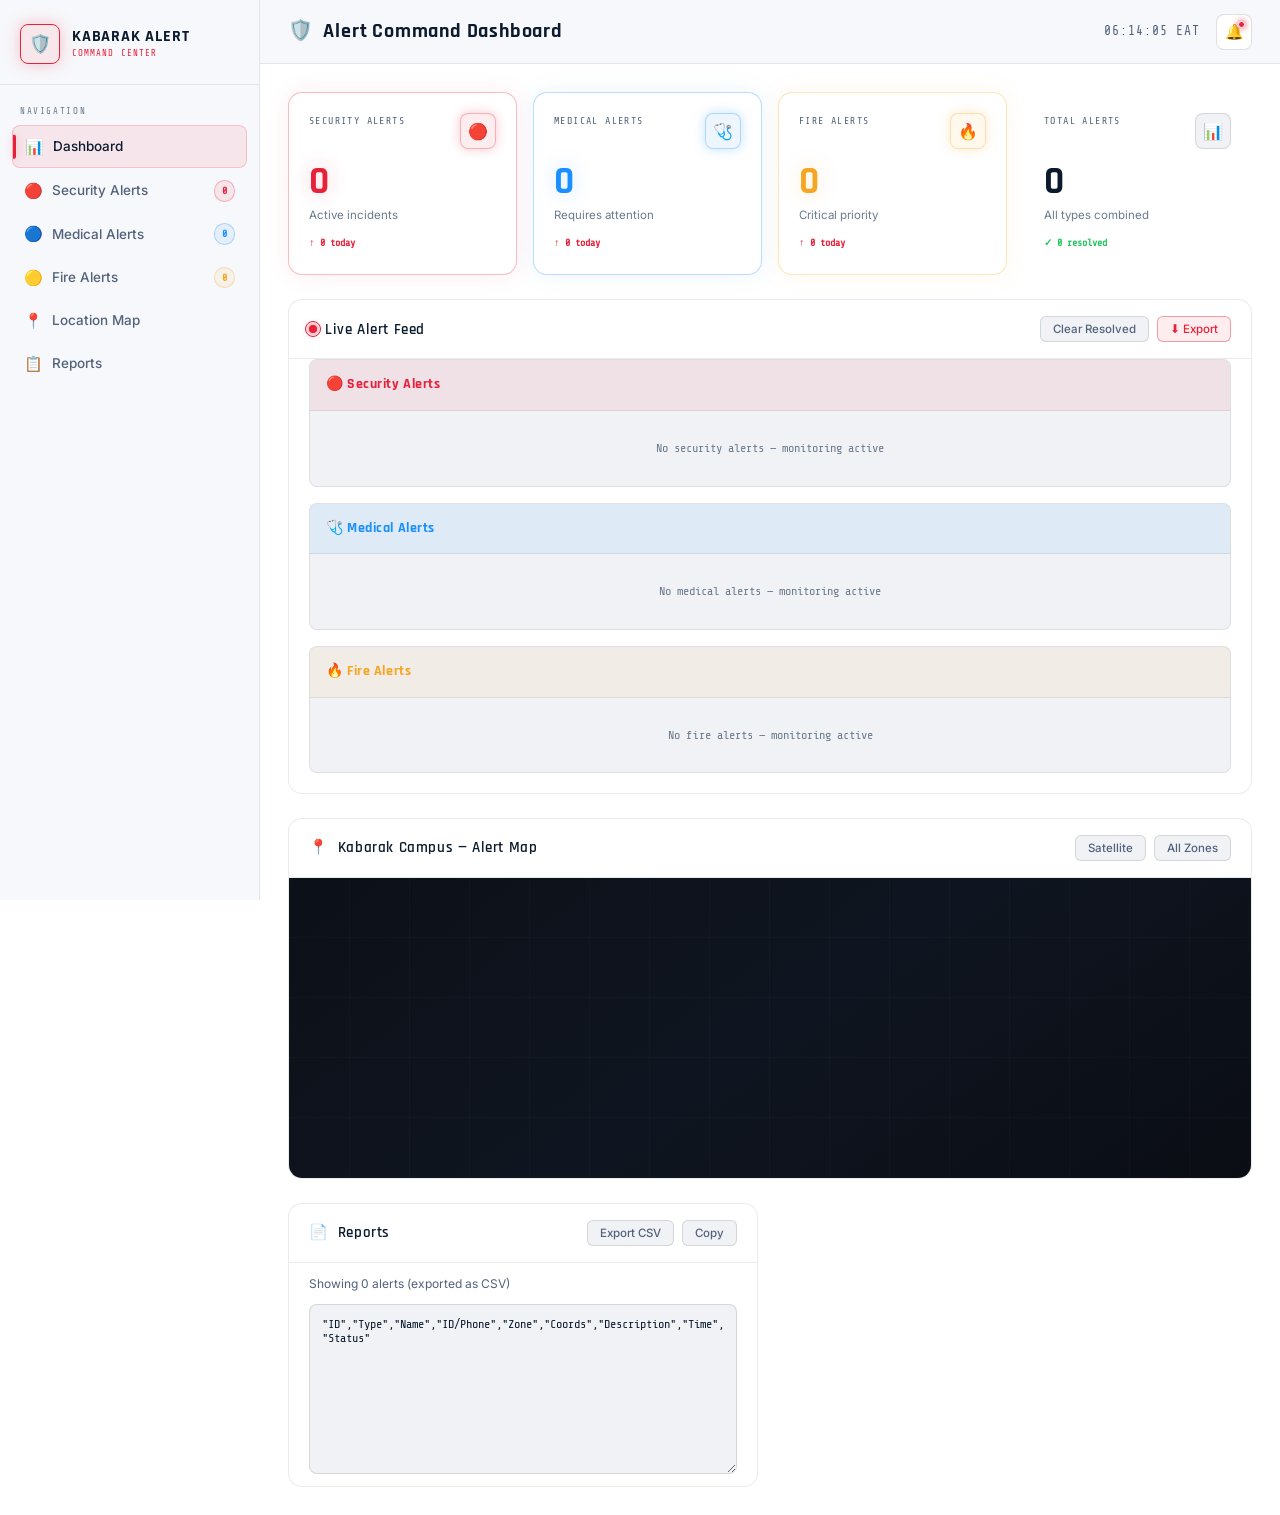
==== commit c37ff834: "Save progress: wire backend + admin UI improvements" ====
--- a/admin.html
+++ b/admin.html
@@ -1,721 +1,799 @@
-<!DOCTYPE html>
-<html lang="en">
-<head>
-  <meta charset="UTF-8" />
-  <meta name="viewport" content="width=device-width, initial-scale=1.0"/>
-  <title>Kabarak Alert Command — Admin Dashboard</title>
-  <link rel="stylesheet" href="admin.css" />
-</head>
-<body>
-
-<!-- ═══════════════════════════════════════════════
-     SIDEBAR
-═══════════════════════════════════════════════ -->
-<aside class="sidebar">
-  <div class="sidebar-logo">
-    <div class="logo-icon">🛡️</div>
-    <div>
-      <div class="logo-text">KABARAK ALERT</div>
-      <div class="logo-sub">Command Center</div>
-    </div>
-  </div>
-
-  <div class="sidebar-section">
-    <div class="sidebar-section-label">Navigation</div>
-
-    <div class="nav-item active">
-      <span class="nav-icon">📊</span> Dashboard
-    </div>
-    <div class="nav-item">
-      <span class="nav-icon">🔴</span> Security Alerts
-      <span class="nav-badge red" id="nav-count-security">0</span>
-    </div>
-    <div class="nav-item">
-      <span class="nav-icon">🔵</span> Medical Alerts
-      <span class="nav-badge blue" id="nav-count-medical">0</span>
-    </div>
-    <div class="nav-item">
-      <span class="nav-icon">🟡</span> Fire Alerts
-      <span class="nav-badge yellow" id="nav-count-fire">0</span>
-    </div>
-    <div class="nav-item">
-      <span class="nav-icon">📍</span> Location Map
-    </div>
-    <div class="nav-item">
-      <span class="nav-icon">📋</span> Reports
-    </div>
-  </div>
-
-  <div class="sidebar-section">
-    <div class="sidebar-section-label">System</div>
-    <div class="nav-item">
-      <span class="nav-icon">⚙️</span> Settings
-    </div>
-    <div class="nav-item">
-      <span class="nav-icon">👥</span> Responders
-    </div>
-    <div class="nav-item">
-      <span class="nav-icon">🔔</span> Notifications
-    </div>
-  </div>
-
-  <div class="sidebar-status">
-    <div class="status-indicator">
-      <div class="status-dot"></div>
-      SYSTEM ONLINE · KABARAK UNIVERSITY
-    </div>
-  </div>
-</aside>
-
-<!-- ═══════════════════════════════════════════════
-     MAIN CONTENT
-═══════════════════════════════════════════════ -->
-<main class="main">
-
-  <!-- TOPBAR -->
-  <header class="topbar">
-    <div class="topbar-title">🛡️ &nbsp;Alert Command Dashboard</div>
-    <div class="topbar-time" id="clock">--:--:--</div>
-    <div class="topbar-actions">
-      <div class="btn-icon alert-bell">🔔<div class="bell-dot"></div></div>
-      <div class="btn-icon">🔍</div>
-      <div class="admin-avatar">AD</div>
-    </div>
-  </header>
-
-  <!-- PAGE CONTENT -->
-  <div class="content">
-
-    <!-- STAT CARDS -->
-    <div class="stats-row">
-      <div class="stat-card red">
-        <div class="stat-header">
-          <div>
-            <div class="stat-label">Security Alerts</div>
-          </div>
-          <div class="stat-icon red">🔴</div>
-        </div>
-        <div class="stat-value red" id="count-security">0</div>
-        <div class="stat-sub">Active incidents</div>
-        <div class="stat-trend up" id="trend-security">↑ 0 today</div>
-      </div>
-
-      <div class="stat-card blue">
-        <div class="stat-header">
-          <div>
-            <div class="stat-label">Medical Alerts</div>
-          </div>
-          <div class="stat-icon blue">🩺</div>
-        </div>
-        <div class="stat-value blue" id="count-medical">0</div>
-        <div class="stat-sub">Requires attention</div>
-        <div class="stat-trend up" id="trend-medical">↑ 0 today</div>
-      </div>
-
-      <div class="stat-card yellow">
-        <div class="stat-header">
-          <div>
-            <div class="stat-label">Fire Alerts</div>
-          </div>
-          <div class="stat-icon yellow">🔥</div>
-        </div>
-        <div class="stat-value yellow" id="count-fire">0</div>
-        <div class="stat-sub">Critical priority</div>
-        <div class="stat-trend up" id="trend-fire">↑ 0 today</div>
-      </div>
-
-      <div class="stat-card total">
-        <div class="stat-header">
-          <div>
-            <div class="stat-label">Total Alerts</div>
-          </div>
-          <div class="stat-icon total">📊</div>
-        </div>
-        <div class="stat-value" id="count-total">0</div>
-        <div class="stat-sub">All types combined</div>
-        <div class="stat-trend down" id="trend-resolved">✓ 0 resolved</div>
-      </div>
-    </div><!-- /stats-row -->
-
-    <!-- TWO-COL: Alert Table + Submit Form -->
-    <div class="two-col">
-
-      <!-- ALERT TABLE PANEL -->
-      <div class="panel">
-        <div class="panel-header">
-          <div class="panel-title">
-            <span class="pulse-ring red"></span>
-            Live Alert Feed
-          </div>
-          <div class="panel-actions">
-            <button class="btn-sm" onclick="clearResolved()">Clear Resolved</button>
-            <button class="btn-sm primary" onclick="exportAlerts()">⬇ Export</button>
-          </div>
-        </div>
-
-        <!-- Table header -->
-        <div class="table-head alert-table">
-          <div>TYPE</div>
-          <div>DESCRIPTION</div>
-          <div>LOCATION</div>
-          <div>TIME</div>
-          <div>STATUS</div>
-          <div>ACTION</div>
-        </div>
-
-        <!-- Alert rows rendered here -->
-        <div class="alert-list" id="alert-list">
-          <div style="padding:40px 20px; text-align:center; color:var(--text-dim); font-family:var(--font-mono); font-size:12px; letter-spacing:0.1em;">
-            NO ALERTS — MONITORING ACTIVE
-          </div>
-        </div>
-      </div><!-- /panel -->
-
-      <!-- SUBMIT ALERT FORM -->
-      <div class="panel">
-        <div class="panel-header">
-          <div class="panel-title">📨 &nbsp;Submit Alert</div>
-        </div>
-        <div class="form-body">
-
-          <!-- Alert Type -->
-          <div class="form-group">
-            <label class="form-label">Alert Type *</label>
-            <div class="type-selector">
-              <button class="type-btn security" id="type-security" onclick="selectType('security')">
-                <span class="type-emoji">🔴</span>Security
-              </button>
-              <button class="type-btn medical" id="type-medical" onclick="selectType('medical')">
-                <span class="type-emoji">🩺</span>Medical
-              </button>
-              <button class="type-btn fire" id="type-fire" onclick="selectType('fire')">
-                <span class="type-emoji">🔥</span>Fire
-              </button>
-            </div>
-          </div>
-
-          <!-- Student Info -->
-          <div class="form-group">
-            <label class="form-label">Student Name *</label>
-            <input type="text" class="form-input" id="field-name" placeholder="e.g. Jane Wanjiku" />
-          </div>
-
-          <div class="form-group">
-            <label class="form-label">Student ID / Phone</label>
-            <input type="text" class="form-input" id="field-id" placeholder="e.g. KU/2023/001 or 07XXXXXXXX" />
-          </div>
-
-          <!-- Campus Zone -->
-          <div class="form-group">
-            <label class="form-label">Campus Zone *</label>
-            <select class="form-select" id="field-zone">
-              <option value="">— Select zone —</option>
-              <option>Main Gate</option>
-              <option>Library Block</option>
-              <option>Science Complex</option>
-              <option>Student Center</option>
-              <option>Halls of Residence A</option>
-              <option>Halls of Residence B</option>
-              <option>Sports Ground</option>
-              <option>Administration Block</option>
-              <option>Chapel</option>
-              <option>Cafeteria</option>
-              <option>Off-Campus</option>
-            </select>
-          </div>
-
-          <!-- GPS Location -->
-          <div class="form-group">
-            <label class="form-label">GPS Coordinates</label>
-            <div class="loc-row">
-              <input type="text" class="form-input" id="field-coords" placeholder="Click 📍 to capture location" readonly />
-              <button class="btn-loc" onclick="captureLocation()" title="Capture GPS location">📍</button>
-            </div>
-          </div>
-
-          <!-- Description -->
-          <div class="form-group">
-            <label class="form-label">Description *</label>
-            <textarea class="form-textarea" id="field-desc" placeholder="Briefly describe the incident..."></textarea>
-          </div>
-
-          <!-- Submit -->
-          <button class="btn-submit" onclick="submitAlert()">
-            ⚡ DISPATCH ALERT
-          </button>
-
-          <!-- Success message -->
-          <div class="success-banner" id="success-banner">
-            ✅ &nbsp;Alert dispatched successfully. Responders notified.
-          </div>
-
-        </div>
-      </div><!-- /form panel -->
-    </div><!-- /two-col -->
-
-    <!-- MAP PANEL -->
-    <div class="map-panel">
-      <div class="panel-header">
-        <div class="panel-title">📍 &nbsp;Kabarak Campus — Alert Map</div>
-        <div class="panel-actions">
-          <button class="btn-sm">Satellite</button>
-          <button class="btn-sm">All Zones</button>
-        </div>
-      </div>
-      <div class="map-body">
-        <div class="map-placeholder" id="map-area">
-          <!-- Kabarak campus SVG background hint -->
-          <svg style="position:absolute;inset:0;width:100%;height:100%;opacity:0.04;" viewBox="0 0 800 300" xmlns="http://www.w3.org/2000/svg">
-            <rect x="100" y="60"  width="120" height="80"  rx="4" fill="#fff"/>
-            <rect x="250" y="40"  width="100" height="100" rx="4" fill="#fff"/>
-            <rect x="380" y="70"  width="140" height="70"  rx="4" fill="#fff"/>
-            <rect x="540" y="55"  width="90"  height="90"  rx="4" fill="#fff"/>
-            <rect x="120" y="180" width="200" height="60"  rx="4" fill="#fff"/>
-            <rect x="360" y="170" width="180" height="70"  rx="4" fill="#fff"/>
-            <rect x="580" y="180" width="100" height="55"  rx="4" fill="#fff"/>
-            <line x1="0" y1="150" x2="800" y2="150" stroke="#fff" stroke-width="3"/>
-            <line x1="340" y1="0" x2="340" y2="300" stroke="#fff" stroke-width="2"/>
-          </svg>
-
-          <!-- Dynamic pins injected here -->
-          <div id="map-pins"></div>
-
-          <div class="map-label" id="map-empty-msg">
-            KABARAK UNIVERSITY CAMPUS MAP<br/>
-            <span style="font-size:9px;opacity:0.6">Alerts will appear as pins</span>
-          </div>
-        </div>
-        <div class="map-legend">
-          <div class="legend-item"><div class="legend-dot red"></div>Security</div>
-          <div class="legend-item"><div class="legend-dot blue"></div>Medical</div>
-          <div class="legend-item"><div class="legend-dot yellow"></div>Fire</div>
-        </div>
-      </div>
-    </div>
-
-    <!-- BOTTOM ROW -->
-    <div class="bottom-row">
-
-      <!-- ACTIVITY FEED -->
-      <div class="panel">
-        <div class="panel-header">
-          <div class="panel-title">⚡ &nbsp;Activity Log</div>
-        </div>
-        <div class="activity-feed" id="activity-feed">
-          <div style="padding:30px 20px; text-align:center; color:var(--text-dim); font-family:var(--font-mono); font-size:11px; letter-spacing:0.1em;">
-            AWAITING ACTIVITY
-          </div>
-        </div>
-      </div>
-
-      <!-- CAMPUS ZONE STATUS -->
-      <div class="panel">
-        <div class="panel-header">
-          <div class="panel-title">🏫 &nbsp;Campus Zone Status</div>
-        </div>
-        <div class="zone-grid" id="zone-grid">
-          <!-- rendered by JS -->
-        </div>
-      </div>
-
-    </div><!-- /bottom-row -->
-
-  </div><!-- /content -->
-</main>
-
-<!-- TOAST CONTAINER -->
-<div id="toast-container"></div>
-
-<!-- ═══════════════════════════════════════════════
-     JAVASCRIPT
-═══════════════════════════════════════════════ -->
-<script>
-/* ── State ────────────────────────────────────────────────── */
-let alerts = [];
-let selectedType = null;
-let resolvedCount = 0;
-
-const ZONES = [
-  'Main Gate', 'Library Block', 'Science Complex',
-  'Student Center', 'Halls A', 'Halls B',
-  'Sports Ground', 'Admin Block', 'Cafeteria'
-];
-
-const PIN_POSITIONS = [
-  { top: '30%', left: '18%' }, { top: '22%', left: '38%' },
-  { top: '35%', left: '58%' }, { top: '20%', left: '72%' },
-  { top: '62%', left: '22%' }, { top: '65%', left: '45%' },
-  { top: '60%', left: '67%' }, { top: '42%', left: '34%' },
-  { top: '50%', left: '80%' },
-];
-
-/* ── Clock ─────────────────────────────────────────────────── */
-function updateClock() {
-  const now = new Date();
-  document.getElementById('clock').textContent =
-    now.toLocaleTimeString('en-KE', { hour12: false }) +
-    ' EAT';
-}
-setInterval(updateClock, 1000);
-updateClock();
-
-/* ── Type selector ─────────────────────────────────────────── */
-function selectType(type) {
-  selectedType = type;
-  ['security','medical','fire'].forEach(t => {
-    document.getElementById('type-' + t).classList.toggle('selected', t === type);
-  });
-}
-
-/* ── Capture GPS ───────────────────────────────────────────── */
-function captureLocation() {
-  const btn = document.querySelector('.btn-loc');
-  btn.textContent = '⏳';
-  if (!navigator.geolocation) {
-    document.getElementById('field-coords').value = 'Geolocation not supported';
-    btn.textContent = '📍'; return;
-  }
-  navigator.geolocation.getCurrentPosition(
-    pos => {
-      const { latitude: lat, longitude: lng, accuracy: acc } = pos.coords;
-      document.getElementById('field-coords').value =
-        `${lat.toFixed(5)}, ${lng.toFixed(5)} (±${Math.round(acc)}m)`;
-      btn.textContent = '✅';
-      setTimeout(() => btn.textContent = '📍', 2000);
-    },
-    () => {
-      /* Fallback: Kabarak campus coords */
-      document.getElementById('field-coords').value = '-0.20862, 35.96231 (Kabarak Campus)';
-      btn.textContent = '📍';
-    },
-    { enableHighAccuracy: true, timeout: 8000 }
-  );
-}
-
-/* ── Submit Alert ──────────────────────────────────────────── */
-function submitAlert() {
-  const name   = document.getElementById('field-name').value.trim();
-  const idNo   = document.getElementById('field-id').value.trim();
-  const zone   = document.getElementById('field-zone').value;
-  const coords = document.getElementById('field-coords').value.trim();
-  const desc   = document.getElementById('field-desc').value.trim();
-
-  /* Validate */
-  if (!selectedType)  { shake('type-security'); alert('⚠️ Please select an alert type.'); return; }
-  if (!name)          { shake('field-name');    alert('⚠️ Student name is required.'); return; }
-  if (!zone)          { shake('field-zone');    alert('⚠️ Please select a campus zone.'); return; }
-  if (!desc)          { shake('field-desc');    alert('⚠️ Please provide a description.'); return; }
-
-  const now = new Date();
-  const alert_obj = {
-    id:     Date.now(),
-    type:   selectedType,
-    name,
-    idNo,
-    zone,
-    coords: coords || 'Not captured',
-    desc,
-    time:   now,
-    timeStr: now.toLocaleTimeString('en-KE', { hour12: false }),
-    status: 'active'
-  };
-
-  alerts.unshift(alert_obj);
-  renderAll();
-  showToast(alert_obj);
-  addFeedItem(alert_obj);
-  resetForm();
-
-  const banner = document.getElementById('success-banner');
-  banner.classList.add('show');
-  setTimeout(() => banner.classList.remove('show'), 4000);
-}
-
-/* ── Render All ────────────────────────────────────────────── */
-function renderAll() {
-  renderStats();
-  renderAlertList();
-  renderMapPins();
-  renderZoneGrid();
-  renderNavBadges();
-}
-
-/* ── Render Stats ──────────────────────────────────────────── */
-function renderStats() {
-  const s = alerts.filter(a => a.type === 'security').length;
-  const m = alerts.filter(a => a.type === 'medical').length;
-  const f = alerts.filter(a => a.type === 'fire').length;
-  const t = alerts.length;
-
-  document.getElementById('count-security').textContent = s;
-  document.getElementById('count-medical').textContent  = m;
-  document.getElementById('count-fire').textContent     = f;
-  document.getElementById('count-total').textContent    = t;
-
-  document.getElementById('trend-security').textContent = `↑ ${s} today`;
-  document.getElementById('trend-medical').textContent  = `↑ ${m} today`;
-  document.getElementById('trend-fire').textContent     = `↑ ${f} today`;
-  document.getElementById('trend-resolved').textContent = `✓ ${resolvedCount} resolved`;
-}
-
-/* ── Render Nav Badges ─────────────────────────────────────── */
-function renderNavBadges() {
-  const s = alerts.filter(a => a.type === 'security' && a.status === 'active').length;
-  const m = alerts.filter(a => a.type === 'medical'  && a.status === 'active').length;
-  const f = alerts.filter(a => a.type === 'fire'     && a.status === 'active').length;
-  document.getElementById('nav-count-security').textContent = s;
-  document.getElementById('nav-count-medical').textContent  = m;
-  document.getElementById('nav-count-fire').textContent     = f;
-}
-
-/* ── Render Alert List ─────────────────────────────────────── */
-const TYPE_META = {
-  security: { label: '🔴 Security', cls: 'security' },
-  medical:  { label: '🩺 Medical',  cls: 'medical'  },
-  fire:     { label: '🔥 Fire',     cls: 'fire'     },
-};
-
-function renderAlertList() {
-  const list = document.getElementById('alert-list');
-  if (alerts.length === 0) {
-    list.innerHTML = `<div style="padding:40px 20px;text-align:center;color:var(--text-dim);font-family:var(--font-mono);font-size:12px;letter-spacing:0.1em;">NO ALERTS — MONITORING ACTIVE</div>`;
-    return;
-  }
-  list.innerHTML = alerts.map(a => {
-    const m = TYPE_META[a.type];
-    const statusMap = { active: 'active', pending: 'pending', resolved: 'resolved' };
-    return `
-    <div class="alert-row" id="row-${a.id}">
-      <div><span class="alert-type-badge ${m.cls}">${m.label}</span></div>
-      <div class="alert-desc">
-        ${escHtml(a.desc.substring(0,60))}${a.desc.length>60?'…':''}
-        <span>${escHtml(a.name)}${a.idNo ? ' · ' + escHtml(a.idNo) : ''}</span>
-      </div>
-      <div class="alert-location">${escHtml(a.zone)}</div>
-      <div class="alert-time">${a.timeStr}</div>
-      <div><span class="status-chip ${a.status}">${a.status.toUpperCase()}</span></div>
-      <div>
-        <button class="btn-respond" onclick="respondAlert(${a.id})">
-          ${a.status === 'resolved' ? '✓ Done' : 'Respond'}
-        </button>
-      </div>
-    </div>`;
-  }).join('');
-}
-
-function respondAlert(id) {
-  const a = alerts.find(x => x.id === id);
-  if (!a) return;
-  if (a.status === 'active')   { a.status = 'pending';  }
-  else if (a.status === 'pending')  { a.status = 'resolved'; resolvedCount++; }
-  else                              { return; }
-  renderAll();
-  addSystemFeed(`Alert #${id} status → ${a.status.toUpperCase()}`);
-}
-
-/* ── Map Pins ──────────────────────────────────────────────── */
-const ZONE_PIN_MAP = {
-  'Main Gate':         { top: '25%', left: '10%' },
-  'Library Block':     { top: '30%', left: '28%' },
-  'Science Complex':   { top: '20%', left: '48%' },
-  'Student Center':    { top: '50%', left: '38%' },
-  'Halls of Residence A': { top: '65%', left: '18%' },
-  'Halls of Residence B': { top: '65%', left: '55%' },
-  'Sports Ground':     { top: '72%', left: '72%' },
-  'Administration Block': { top: '22%', left: '68%' },
-  'Chapel':            { top: '42%', left: '60%' },
-  'Cafeteria':         { top: '55%', left: '50%' },
-  'Off-Campus':        { top: '15%', left: '85%' },
-};
-
-const TYPE_PIN_CLS = { security: 'red', medical: 'blue', fire: 'yellow' };
-const TYPE_PIN_EMOJI = { security: '🔴', medical: '🩺', fire: '🔥' };
-
-function renderMapPins() {
-  const container = document.getElementById('map-pins');
-  const emptyMsg  = document.getElementById('map-empty-msg');
-
-  if (alerts.filter(a => a.status !== 'resolved').length === 0) {
-    container.innerHTML = '';
-    emptyMsg.style.display = 'block';
-    return;
-  }
-
-  emptyMsg.style.display = 'none';
-
-  /* Group active/pending by zone — last one wins position */
-  const pinMap = {};
-  alerts.filter(a => a.status !== 'resolved').forEach(a => {
-    pinMap[a.zone] = a;
-  });
-
-  container.innerHTML = Object.values(pinMap).map(a => {
-    const pos = ZONE_PIN_MAP[a.zone] || { top: '50%', left: '50%' };
-    const cls = TYPE_PIN_CLS[a.type];
-    const emoji = TYPE_PIN_EMOJI[a.type];
-    return `<div class="map-pin" style="top:${pos.top};left:${pos.left};" title="${escHtml(a.desc)}">
-      <div class="pin-dot ${cls}"><span>${emoji}</span></div>
-      <div class="pin-label">${escHtml(a.zone)}</div>
-    </div>`;
-  }).join('');
-}
-
-/* ── Zone Grid ─────────────────────────────────────────────── */
-function renderZoneGrid() {
-  const grid = document.getElementById('zone-grid');
-  const zoneCounts = {};
-  ZONES.forEach(z => zoneCounts[z] = { security:0, medical:0, fire:0 });
-
-  alerts.filter(a => a.status !== 'resolved').forEach(a => {
-    const z = a.zone;
-    // Map form values to display names
-    const key = ZONES.find(z2 => a.zone.startsWith(z2.replace(/\s.*/, '').substring(0,5))) || a.zone;
-    if (zoneCounts[key]) zoneCounts[key][a.type]++;
-    else if (zoneCounts[a.zone]) zoneCounts[a.zone][a.type]++;
-  });
-
-  // recount properly
-  const zc2 = {};
-  ZONES.forEach(z => zc2[z] = { security:0, medical:0, fire:0 });
-  alerts.filter(a => a.status !== 'resolved').forEach(a => {
-    const match = ZONES.find(z => a.zone === z || a.zone.includes(z.split(' ')[0]));
-    if (match) zc2[match][a.type]++;
-  });
-
-  grid.innerHTML = ZONES.map(z => {
-    const c = zc2[z];
-    const total = c.security + c.medical + c.fire;
-    let alertCls = '', countHtml = '';
-    if (c.security > 0) { alertCls = 'alert-red';    countHtml = `<div class="zone-count red">${c.security}</div><div class="zone-status">🔴 Security</div>`; }
-    else if (c.medical > 0) { alertCls = 'alert-blue'; countHtml = `<div class="zone-count blue">${c.medical}</div><div class="zone-status">🩺 Medical</div>`; }
-    else if (c.fire > 0)    { alertCls = 'alert-yellow'; countHtml = `<div class="zone-count yellow">${c.fire}</div><div class="zone-status">🔥 Fire</div>`; }
-    else { countHtml = `<div class="zone-count safe">—</div><div class="zone-status">Clear</div>`; }
-
-    return `<div class="zone-card ${alertCls}">
-      <div class="zone-name">${z}</div>
-      ${countHtml}
-    </div>`;
-  }).join('');
-}
-
-/* ── Activity Feed ─────────────────────────────────────────── */
-const TYPE_FEED_CLS = { security: 'red', medical: 'blue', fire: 'yellow' };
-const TYPE_FEED_LABEL = { security: '🔴 Security alert', medical: '🩺 Medical alert', fire: '🔥 Fire alert' };
-
-function addFeedItem(a) {
-  const feed = document.getElementById('activity-feed');
-  const empty = feed.querySelector('div[style]');
-  if (empty) feed.innerHTML = '';
-  const cls = TYPE_FEED_CLS[a.type];
-  const now = new Date().toLocaleTimeString('en-KE', { hour12: false });
-  const item = document.createElement('div');
-  item.className = 'feed-item';
-  item.innerHTML = `
-    <div class="feed-dot-wrap">
-      <div class="feed-dot ${cls}"></div>
-      <div class="feed-line"></div>
-    </div>
-    <div class="feed-content">
-      <div class="feed-msg"><strong>${TYPE_FEED_LABEL[a.type]}</strong> submitted by ${escHtml(a.name)} at ${escHtml(a.zone)}</div>
-      <div class="feed-time">${now} · ${escHtml(a.desc.substring(0,50))}${a.desc.length>50?'…':''}</div>
-    </div>`;
-  feed.insertBefore(item, feed.firstChild);
-}
-
-function addSystemFeed(msg) {
-  const feed = document.getElementById('activity-feed');
-  const now = new Date().toLocaleTimeString('en-KE', { hour12: false });
-  const item = document.createElement('div');
-  item.className = 'feed-item';
-  item.innerHTML = `
-    <div class="feed-dot-wrap">
-      <div class="feed-dot green"></div>
-      <div class="feed-line"></div>
-    </div>
-    <div class="feed-content">
-      <div class="feed-msg" style="color:var(--text-secondary)">${escHtml(msg)}</div>
-      <div class="feed-time">${now} · System</div>
-    </div>`;
-  feed.insertBefore(item, feed.firstChild);
-}
-
-/* ── Toast ─────────────────────────────────────────────────── */
-const TOAST_META = {
-  security: { icon: '🔴', title: 'SECURITY ALERT',  cls: 'security' },
-  medical:  { icon: '🩺', title: 'MEDICAL ALERT',   cls: 'medical'  },
-  fire:     { icon: '🔥', title: 'FIRE ALERT',       cls: 'fire'     },
-};
-
-function showToast(a) {
-  const m = TOAST_META[a.type];
-  const container = document.getElementById('toast-container');
-  const el = document.createElement('div');
-  el.className = `toast ${m.cls}`;
-  el.innerHTML = `
-    <div class="toast-icon">${m.icon}</div>
-    <div>
-      <div class="toast-title">${m.title}</div>
-      <div class="toast-msg">${escHtml(a.zone)} · ${escHtml(a.name)}</div>
-    </div>
-    <div class="toast-progress"></div>`;
-  container.appendChild(el);
-  setTimeout(() => el.remove(), 4500);
-}
-
-/* ── Helpers ───────────────────────────────────────────────── */
-function escHtml(s) {
-  return String(s).replace(/&/g,'&amp;').replace(/</g,'&lt;').replace(/>/g,'&gt;').replace(/"/g,'&quot;');
-}
-
-function shake(id) {
-  const el = document.getElementById(id);
-  if (!el) return;
-  el.style.animation = 'none';
-  el.offsetHeight;
-  el.style.animation = 'shake 0.4s ease';
-}
-
-function resetForm() {
-  selectedType = null;
-  ['security','medical','fire'].forEach(t => document.getElementById('type-' + t).classList.remove('selected'));
-  ['field-name','field-id','field-coords','field-desc'].forEach(id => document.getElementById(id).value = '');
-  document.getElementById('field-zone').value = '';
-}
-
-function clearResolved() {
-  alerts = alerts.filter(a => a.status !== 'resolved');
-  addSystemFeed('Resolved alerts cleared from view.');
-  renderAll();
-}
-
-function exportAlerts() {
-  if (alerts.length === 0) { alert('No alerts to export.'); return; }
-  const rows = [['ID','Type','Name','ID/Phone','Zone','Coords','Description','Time','Status']];
-  alerts.forEach(a => rows.push([a.id, a.type, a.name, a.idNo, a.zone, a.coords, a.desc, a.timeStr, a.status]));
-  const csv = rows.map(r => r.map(c => `"${String(c).replace(/"/g,'""')}"`).join(',')).join('\n');
-  const blob = new Blob([csv], { type: 'text/csv' });
-  const url = URL.createObjectURL(blob);
-  const link = document.createElement('a');
-  link.href = url; link.download = `kabarak-alerts-${Date.now()}.csv`;
-  link.click(); URL.revokeObjectURL(url);
-}
-
-/* ── CSS shake keyframe (injected) ──────────────────────────── */
-const style = document.createElement('style');
-style.textContent = `
-  @keyframes shake {
-    0%,100%{ transform:translateX(0); }
-    20%{ transform:translateX(-6px); }
-    40%{ transform:translateX(6px); }
-    60%{ transform:translateX(-4px); }
-    80%{ transform:translateX(4px); }
-  }`;
-document.head.appendChild(style);
-
-/* ── Init zone grid ─────────────────────────────────────────── */
-renderZoneGrid();
-renderStats();
-
-</script>
-</body>
+<!DOCTYPE html>
+<html lang="en">
+<head>
+  <meta charset="UTF-8" />
+  <meta name="viewport" content="width=device-width, initial-scale=1.0"/>
+  <title>Kabarak Alert Command — Admin Dashboard</title>
+  <link rel="stylesheet" href="admin.css" />
+</head>
+<body>
+
+<!-- ═══════════════════════════════════════════════
+     SIDEBAR
+═══════════════════════════════════════════════ -->
+<aside class="sidebar">
+  <div class="sidebar-logo">
+    <div class="logo-icon">🛡️</div>
+    <div>
+      <div class="logo-text">KABARAK ALERT</div>
+      <div class="logo-sub">Command Center</div>
+    </div>
+  </div>
+
+  <div class="sidebar-section">
+    <div class="sidebar-section-label">Navigation</div>
+
+    <div class="nav-item active" onclick="scrollToSection('dashboard', this)">
+      <span class="nav-icon">📊</span> Dashboard
+    </div>
+    <div class="nav-item" onclick="scrollToSection('security-alerts', this)">
+      <span class="nav-icon">🔴</span> Security Alerts
+      <span class="nav-badge red" id="nav-count-security">0</span>
+    </div>
+    <div class="nav-item" onclick="scrollToSection('medical-alerts', this)">
+      <span class="nav-icon">🔵</span> Medical Alerts
+      <span class="nav-badge blue" id="nav-count-medical">0</span>
+    </div>
+    <div class="nav-item" onclick="scrollToSection('fire-alerts', this)">
+      <span class="nav-icon">🟡</span> Fire Alerts
+      <span class="nav-badge yellow" id="nav-count-fire">0</span>
+    </div>
+    <div class="nav-item" onclick="scrollToSection('location-map', this)">
+      <span class="nav-icon">📍</span> Location Map
+    </div>
+    <div class="nav-item" onclick="scrollToSection('reports', this)">
+      <span class="nav-icon">📋</span> Reports
+    </div>
+  </div>
+
+</aside>
+
+<!-- ═══════════════════════════════════════════════
+     MAIN CONTENT
+═══════════════════════════════════════════════ -->
+<main class="main">
+
+  <!-- TOPBAR -->
+  <header class="topbar">
+    <div class="topbar-title">🛡️ &nbsp;Alert Command Dashboard</div>
+    <div class="topbar-time" id="clock">--:--:--</div>
+    <div class="topbar-actions">
+      <div class="alert-bell-wrap">
+        <div class="btn-icon alert-bell" onclick="toggleAlertPanel()">🔔<div class="bell-dot"></div></div>
+        <div class="alert-dropdown hidden" id="alert-dropdown"></div>
+      </div>
+    </div>
+  </header>
+
+  <!-- PAGE CONTENT -->
+  <div class="content">
+
+    <!-- STAT CARDS -->
+    <div class="stats-row" id="dashboard">
+      <div class="stat-card red">
+        <div class="stat-header">
+          <div>
+            <div class="stat-label">Security Alerts</div>
+          </div>
+          <div class="stat-icon red">🔴</div>
+        </div>
+        <div class="stat-value red" id="count-security">0</div>
+        <div class="stat-sub">Active incidents</div>
+        <div class="stat-trend up" id="trend-security">↑ 0 today</div>
+      </div>
+
+      <div class="stat-card blue">
+        <div class="stat-header">
+          <div>
+            <div class="stat-label">Medical Alerts</div>
+          </div>
+          <div class="stat-icon blue">🩺</div>
+        </div>
+        <div class="stat-value blue" id="count-medical">0</div>
+        <div class="stat-sub">Requires attention</div>
+        <div class="stat-trend up" id="trend-medical">↑ 0 today</div>
+      </div>
+
+      <div class="stat-card yellow">
+        <div class="stat-header">
+          <div>
+            <div class="stat-label">Fire Alerts</div>
+          </div>
+          <div class="stat-icon yellow">🔥</div>
+        </div>
+        <div class="stat-value yellow" id="count-fire">0</div>
+        <div class="stat-sub">Critical priority</div>
+        <div class="stat-trend up" id="trend-fire">↑ 0 today</div>
+      </div>
+
+      <div class="stat-card total">
+        <div class="stat-header">
+          <div>
+            <div class="stat-label">Total Alerts</div>
+          </div>
+          <div class="stat-icon total">📊</div>
+        </div>
+        <div class="stat-value" id="count-total">0</div>
+        <div class="stat-sub">All types combined</div>
+        <div class="stat-trend down" id="trend-resolved">✓ 0 resolved</div>
+      </div>
+    </div><!-- /stats-row -->
+
+    <!-- TWO-COL: Alert Table + Submit Form -->
+    <div class="two-col">
+
+      <!-- ALERT TABLE PANEL -->
+      <div class="panel" id="security-alerts">
+        <div class="panel-header">
+          <div class="panel-title">
+            <span class="pulse-ring red"></span>
+            Live Alert Feed
+          </div>
+          <div class="panel-actions">
+            <button class="btn-sm" onclick="clearResolved()">Clear Resolved</button>
+            <button class="btn-sm primary" onclick="exportAlerts()">⬇ Export</button>
+          </div>
+        </div>
+
+        <!-- Alert sections -->
+        <div class="alert-sections">
+          <div class="alert-section security" id="sec-section">
+            <div class="alert-section-title">🔴 Security Alerts</div>
+            <div class="alert-list" id="alert-list-security"></div>
+          </div>
+          <div class="alert-section medical" id="medical-alerts">
+            <div class="alert-section-title">🩺 Medical Alerts</div>
+            <div class="alert-list" id="alert-list-medical"></div>
+          </div>
+          <div class="alert-section fire" id="fire-alerts">
+            <div class="alert-section-title">🔥 Fire Alerts</div>
+            <div class="alert-list" id="alert-list-fire"></div>
+          </div>
+        </div>
+      </div><!-- /panel -->
+
+    </div><!-- /two-col -->
+
+    <!-- MAP PANEL -->
+    <div class="map-panel" id="location-map">
+      <div class="panel-header">
+        <div class="panel-title">📍 &nbsp;Kabarak Campus — Alert Map</div>
+        <div class="panel-actions">
+          <button class="btn-sm">Satellite</button>
+          <button class="btn-sm">All Zones</button>
+        </div>
+      </div>
+      <div class="map-body">
+        <div class="map-placeholder" id="map-area" onclick="captureLocation()" title="Click to capture your current location">
+          <iframe src="https://www.google.com/maps/embed?pb=!1m18!1m12!1m3!1d31918.415884428934!2d35.95245833044543!3d-0.16395247982975725!2m3!1f0!2f0!3f0!3m2!1i1024!2i768!4f13.1!3m3!1m2!1s0x1829f6f367bba6d9%3A0x363c14244dccdde!2sKabarak%20University!5e0!3m2!1sen!2ske!4v1773837357324!5m2!1sen!2ske" width="100%" height="100%" style="border:0;" allowfullscreen="" loading="lazy" referrerpolicy="no-referrer-when-downgrade"></iframe>
+          <div id="map-live-pin" class="map-live-pin" title="Captured location"></div>
+        </div>
+      </div>
+    </div>
+
+    <!-- BOTTOM ROW -->
+    <div class="bottom-row" id="reports">
+
+      <!-- REPORTS -->
+      <div class="panel" id="reports-panel">
+        <div class="panel-header">
+          <div class="panel-title">📄 &nbsp;Reports</div>
+          <div class="panel-actions">
+            <button class="btn-sm" onclick="exportAlerts()">Export CSV</button>
+            <button class="btn-sm" onclick="copyReport()">Copy</button>
+          </div>
+        </div>
+        <div class="report-body">
+          <div class="report-summary" id="report-summary">No export generated yet.</div>
+          <textarea id="report-output" class="report-output" readonly placeholder="Exported CSV will appear here..."></textarea>
+        </div>
+      </div>
+
+
+    </div><!-- /bottom-row -->
+
+  </div><!-- /content -->
+</main>
+
+<!-- TOAST CONTAINER -->
+<div id="toast-container"></div>
+
+<!-- ═══════════════════════════════════════════════
+     JAVASCRIPT
+═══════════════════════════════════════════════ -->
+<script>
+/* ── State ────────────────────────────────────────────────── */
+const STORAGE_KEY = 'resq_alerts';
+const API_BASE     = 'http://127.0.0.1:3000';
+let alerts = [];
+let selectedType = null;
+let resolvedCount = 0;
+
+async function loadStoredAlerts() {
+  // Local cache (offline fallback)
+  const stored = localStorage.getItem(STORAGE_KEY);
+  if (stored) {
+    try {
+      const parsed = JSON.parse(stored);
+      if (Array.isArray(parsed)) {
+        alerts = parsed.map(a => ({
+          ...a,
+          status: a.status || 'active',
+          timeStr: a.timeStr || (a.timestamp ? new Date(a.timestamp).toLocaleTimeString('en-KE', { hour12: false }) : ''),
+        }));
+        resolvedCount = alerts.filter(a => a.status === 'resolved').length;
+      }
+    } catch (e) {
+      console.warn('Unable to parse stored alerts', e);
+    }
+  }
+
+  // Attempt to load from backend (if running)
+  try {
+    const resp = await fetch(`${API_BASE}/api/alerts/all`);
+    if (resp.ok) {
+      const backendAlerts = await resp.json();
+      if (Array.isArray(backendAlerts) && backendAlerts.length > 0) {
+        alerts = backendAlerts.map(a => ({
+          id: a.id || a.alertId || `b-${Math.random().toString(16).slice(2)}`,
+          type: a.type || a.emergencyType || 'security',
+          desc: a.situation || a.description || '',
+          situation: a.situation || a.description || '',
+          zone: a.zone || 'Kabarak Campus',
+          coords: a.location ? `${a.location.lat}, ${a.location.lng}` : (a.coords || ''),
+          status: a.status || 'active',
+          timeStr: a.createdAt || a.timeStr || (a.timestamp ? new Date(a.timestamp).toLocaleTimeString('en-KE', { hour12: false }) : ''),
+        }));
+        resolvedCount = alerts.filter(a => a.status === 'resolved').length;
+        // keep local cache in sync
+        localStorage.setItem(STORAGE_KEY, JSON.stringify(alerts));
+      }
+    }
+  } catch (e) {
+    // backend unavailable; continue using local cache
+  }
+}
+
+function saveAlerts() {
+  localStorage.setItem(STORAGE_KEY, JSON.stringify(alerts));
+}
+
+const ZONES = [
+  'Main Gate', 'Library Block', 'Science Complex',
+  'Student Center', 'Halls A', 'Halls B',
+  'Sports Ground', 'Admin Block', 'Cafeteria'
+];
+
+const PIN_POSITIONS = [
+  { top: '30%', left: '18%' }, { top: '22%', left: '38%' },
+  { top: '35%', left: '58%' }, { top: '20%', left: '72%' },
+  { top: '62%', left: '22%' }, { top: '65%', left: '45%' },
+  { top: '60%', left: '67%' }, { top: '42%', left: '34%' },
+  { top: '50%', left: '80%' },
+];
+
+/* ── Clock ─────────────────────────────────────────────────── */
+function updateClock() {
+  const now = new Date();
+  document.getElementById('clock').textContent =
+    now.toLocaleTimeString('en-KE', { hour12: false }) +
+    ' EAT';
+}
+setInterval(updateClock, 1000);
+updateClock();
+
+/* ── Type selector ─────────────────────────────────────────── */
+function selectType(type) {
+  selectedType = type;
+  ['security','medical','fire'].forEach(t => {
+    document.getElementById('type-' + t).classList.toggle('selected', t === type);
+  });
+}
+
+/* ── Capture GPS ───────────────────────────────────────────── */
+function captureLocation() {
+  const btn = document.querySelector('.btn-loc');
+  btn.textContent = '⏳';
+  if (!navigator.geolocation) {
+    document.getElementById('field-coords').value = 'Geolocation not supported';
+    setMapPinVisible(false);
+    btn.textContent = '📍';
+    return;
+  }
+  navigator.geolocation.getCurrentPosition(
+    pos => {
+      const { latitude: lat, longitude: lng, accuracy: acc } = pos.coords;
+      document.getElementById('field-coords').value =
+        `${lat.toFixed(5)}, ${lng.toFixed(5)} (±${Math.round(acc)}m)`;
+      btn.textContent = '✅';
+      setMapPinVisible(true);
+      setTimeout(() => btn.textContent = '📍', 2000);
+    },
+    () => {
+      /* Fallback: Kabarak campus coords */
+      document.getElementById('field-coords').value = '-0.20862, 35.96231 (Kabarak Campus)';
+      setMapPinVisible(true);
+      btn.textContent = '📍';
+    },
+    { enableHighAccuracy: true, timeout: 8000 }
+  );
+}
+
+function setMapPinVisible(visible) {
+  const pin = document.getElementById('map-live-pin');
+  if (!pin) return;
+  pin.classList.toggle('active', visible);
+}
+
+/* ── Submit Alert ──────────────────────────────────────────── */
+function submitAlert() {
+  const name   = document.getElementById('field-name').value.trim();
+  const idNo   = document.getElementById('field-id').value.trim();
+  const zone   = document.getElementById('field-zone').value;
+  const coords = document.getElementById('field-coords').value.trim();
+  const desc   = document.getElementById('field-desc').value.trim();
+
+  /* Validate */
+  if (!selectedType)  { shake('type-security'); alert('⚠️ Please select an alert type.'); return; }
+  if (!name)          { shake('field-name');    alert('⚠️ Student name is required.'); return; }
+  if (!zone)          { shake('field-zone');    alert('⚠️ Please select a campus zone.'); return; }
+  if (!desc)          { shake('field-desc');    alert('⚠️ Please provide a description.'); return; }
+
+  const now = new Date();
+  const alert_obj = {
+    id:     Date.now(),
+    type:   selectedType,
+    name,
+    idNo,
+    zone,
+    coords: coords || 'Not captured',
+    desc,
+    time:   now,
+    timeStr: now.toLocaleTimeString('en-KE', { hour12: false }),
+    status: 'active'
+  };
+
+  alerts.unshift(alert_obj);
+  saveAlerts();
+  renderAll();
+  showToast(alert_obj);
+  addFeedItem(alert_obj);
+  resetForm();
+
+  const banner = document.getElementById('success-banner');
+  banner.classList.add('show');
+  setTimeout(() => banner.classList.remove('show'), 4000);
+}
+
+/* ── Render All ────────────────────────────────────────────── */
+function renderAll() {
+  renderStats();
+  renderAlertList();
+  renderNavBadges();
+  renderReport();
+}
+
+/* ── Render Stats ──────────────────────────────────────────── */
+function renderStats() {
+  const s = alerts.filter(a => a.type === 'security').length;
+  const m = alerts.filter(a => a.type === 'medical').length;
+  const f = alerts.filter(a => a.type === 'fire').length;
+  const t = alerts.length;
+
+  document.getElementById('count-security').textContent = s;
+  document.getElementById('count-medical').textContent  = m;
+  document.getElementById('count-fire').textContent     = f;
+  document.getElementById('count-total').textContent    = t;
+
+  document.getElementById('trend-security').textContent = `↑ ${s} today`;
+  document.getElementById('trend-medical').textContent  = `↑ ${m} today`;
+  document.getElementById('trend-fire').textContent     = `↑ ${f} today`;
+  document.getElementById('trend-resolved').textContent = `✓ ${resolvedCount} resolved`;
+
+  updateMapBlink();
+}
+
+/* ── Map Blink ───────────────────────────────────────────────
+ * When an active alert exists, pulse the map panel so it draws attention.
+ */
+function updateMapBlink() {
+  const mapPanel = document.getElementById('location-map');
+  if (!mapPanel) return;
+  const hasActive = alerts.some(a => a.status === 'active');
+  mapPanel.classList.toggle('alert-active', hasActive);
+}
+
+/* ── Render Nav Badges ─────────────────────────────────────── */
+function renderNavBadges() {
+  const s = alerts.filter(a => a.type === 'security' && a.status === 'active').length;
+  const m = alerts.filter(a => a.type === 'medical'  && a.status === 'active').length;
+  const f = alerts.filter(a => a.type === 'fire'     && a.status === 'active').length;
+  document.getElementById('nav-count-security').textContent = s;
+  document.getElementById('nav-count-medical').textContent  = m;
+  document.getElementById('nav-count-fire').textContent     = f;
+}
+
+function setActiveNav(el) {
+  document.querySelectorAll('.nav-item').forEach(n => n.classList.remove('active'));
+  if (el) el.classList.add('active');
+}
+
+function scrollToSection(id, navEl) {
+  const target = document.getElementById(id);
+  if (!target) return;
+  target.scrollIntoView({ behavior: 'smooth', block: 'start' });
+  setActiveNav(navEl);
+}
+
+/* ── Render Alert List ─────────────────────────────────────── */
+const TYPE_META = {
+  security: { label: '🔴 Security', cls: 'security' },
+  medical:  { label: '🩺 Medical',  cls: 'medical'  },
+  fire:     { label: '🔥 Fire',     cls: 'fire'     },
+};
+
+function renderAlertList() {
+  const containers = {
+    security: document.getElementById('alert-list-security'),
+    medical: document.getElementById('alert-list-medical'),
+    fire: document.getElementById('alert-list-fire'),
+  };
+
+  ['security','medical','fire'].forEach(type => {
+    // Only show active/pending alerts in the live list (resolved ones are cleared)
+    const list = alerts.filter(a => a.type === type && a.status !== 'resolved');
+    const container = containers[type];
+    if (!container) return;
+
+    if (list.length === 0) {
+      container.innerHTML = `<div class="alert-empty">No ${type} alerts — monitoring active</div>`;
+      return;
+    }
+
+    container.innerHTML = list.map(a => {
+      const m = TYPE_META[a.type] || { label: a.type?.toUpperCase() || 'ALERT', cls: 'security' };
+      const desc = a.desc || a.situation || 'No description';
+      const name = a.name || 'Unknown';
+      const idNo = a.idNo || '';
+      const zone = a.zone || 'Unknown';
+      const timeStr = a.timeStr || (a.timestamp ? new Date(a.timestamp).toLocaleTimeString('en-KE', { hour12: false }) : '—');
+
+      const respondBtn = `<button class="btn-action btn-respond" onclick="respondAlert(${a.id})">Respond</button>`;
+
+      return `
+      <div class="alert-row" id="row-${a.id}">
+        <div><span class="alert-type-badge ${m.cls}">${m.label}</span></div>
+        <div class="alert-desc">
+          ${escHtml(desc.substring(0,60))}${desc.length>60?'…':''}
+          <span>${escHtml(name)}${idNo ? ' · ' + escHtml(idNo) : ''}</span>
+        </div>
+        <div class="alert-location">${escHtml(zone)}</div>
+        <div class="alert-time">${timeStr}</div>
+        <div class="alert-actions">
+          ${respondBtn}
+        </div>
+      </div>`;
+    }).join('');
+  });
+
+  updateMapBlink();
+}
+
+function respondAlert(id) {
+  const a = alerts.find(x => x.id === id);
+  if (!a) return;
+
+  // Mark as resolved so it disappears from the live list
+  if (a.status !== 'resolved') {
+    a.status = 'resolved';
+    resolvedCount++;
+    saveAlerts();
+    renderAll();
+    addSystemFeed(`Alert #${id} resolved and cleared from live feed`);
+    flashRow(id);
+  }
+}
+
+function flashRow(id) {
+  const row = document.getElementById(`row-${id}`);
+  if (!row) return;
+  row.classList.add('flash');
+  setTimeout(() => row.classList.remove('flash'), 550);
+}
+
+/* ── Map Pins ──────────────────────────────────────────────── */
+const ZONE_PIN_MAP = {
+  'Main Gate':         { top: '25%', left: '10%' },
+  'Library Block':     { top: '30%', left: '28%' },
+  'Science Complex':   { top: '20%', left: '48%' },
+  'Student Center':    { top: '50%', left: '38%' },
+  'Halls of Residence A': { top: '65%', left: '18%' },
+  'Halls of Residence B': { top: '65%', left: '55%' },
+  'Sports Ground':     { top: '72%', left: '72%' },
+  'Administration Block': { top: '22%', left: '68%' },
+  'Chapel':            { top: '42%', left: '60%' },
+  'Cafeteria':         { top: '55%', left: '50%' },
+  'Off-Campus':        { top: '15%', left: '85%' },
+};
+
+const TYPE_PIN_CLS = { security: 'red', medical: 'blue', fire: 'yellow' };
+const TYPE_PIN_EMOJI = { security: '🔴', medical: '🩺', fire: '🔥' };
+
+function renderMapPins() {
+  const container = document.getElementById('map-pins');
+  const emptyMsg  = document.getElementById('map-empty-msg');
+
+  if (alerts.filter(a => a.status !== 'resolved').length === 0) {
+    container.innerHTML = '';
+    emptyMsg.style.display = 'block';
+    return;
+  }
+
+  emptyMsg.style.display = 'none';
+
+  /* Group active/pending by zone — last one wins position */
+  const pinMap = {};
+  alerts.filter(a => a.status !== 'resolved').forEach(a => {
+    pinMap[a.zone] = a;
+  });
+
+  container.innerHTML = Object.values(pinMap).map(a => {
+    const pos = ZONE_PIN_MAP[a.zone] || { top: '50%', left: '50%' };
+    const cls = TYPE_PIN_CLS[a.type];
+    const emoji = TYPE_PIN_EMOJI[a.type];
+    return `<div class="map-pin" style="top:${pos.top};left:${pos.left};" title="${escHtml(a.desc)}">
+      <div class="pin-dot ${cls}"><span>${emoji}</span></div>
+      <div class="pin-label">${escHtml(a.zone)}</div>
+    </div>`;
+  }).join('');
+}
+
+/* ── Zone Grid ─────────────────────────────────────────────── */
+function renderZoneGrid() {
+  const grid = document.getElementById('zone-grid');
+  const zoneCounts = {};
+  ZONES.forEach(z => zoneCounts[z] = { security:0, medical:0, fire:0 });
+
+  alerts.filter(a => a.status !== 'resolved').forEach(a => {
+    const z = a.zone;
+    // Map form values to display names
+    const key = ZONES.find(z2 => a.zone.startsWith(z2.replace(/\s.*/, '').substring(0,5))) || a.zone;
+    if (zoneCounts[key]) zoneCounts[key][a.type]++;
+    else if (zoneCounts[a.zone]) zoneCounts[a.zone][a.type]++;
+  });
+
+  // recount properly
+  const zc2 = {};
+  ZONES.forEach(z => zc2[z] = { security:0, medical:0, fire:0 });
+  alerts.filter(a => a.status !== 'resolved').forEach(a => {
+    const match = ZONES.find(z => a.zone === z || a.zone.includes(z.split(' ')[0]));
+    if (match) zc2[match][a.type]++;
+  });
+
+  grid.innerHTML = ZONES.map(z => {
+    const c = zc2[z];
+    const total = c.security + c.medical + c.fire;
+    let alertCls = '', countHtml = '';
+    if (c.security > 0) { alertCls = 'alert-red';    countHtml = `<div class="zone-count red">${c.security}</div><div class="zone-status">🔴 Security</div>`; }
+    else if (c.medical > 0) { alertCls = 'alert-blue'; countHtml = `<div class="zone-count blue">${c.medical}</div><div class="zone-status">🩺 Medical</div>`; }
+    else if (c.fire > 0)    { alertCls = 'alert-yellow'; countHtml = `<div class="zone-count yellow">${c.fire}</div><div class="zone-status">🔥 Fire</div>`; }
+    else { countHtml = `<div class="zone-count safe">—</div><div class="zone-status">Clear</div>`; }
+
+    return `<div class="zone-card ${alertCls}">
+      <div class="zone-name">${z}</div>
+      ${countHtml}
+    </div>`;
+  }).join('');
+}
+
+/* ── Activity Feed ─────────────────────────────────────────── */
+const TYPE_FEED_CLS = { security: 'red', medical: 'blue', fire: 'yellow' };
+const TYPE_FEED_LABEL = { security: '🔴 Security alert', medical: '🩺 Medical alert', fire: '🔥 Fire alert' };
+
+function addFeedItem(a) {
+  const feed = document.getElementById('activity-feed');
+  const empty = feed.querySelector('div[style]');
+  if (empty) feed.innerHTML = '';
+  const cls = TYPE_FEED_CLS[a.type];
+  const now = new Date().toLocaleTimeString('en-KE', { hour12: false });
+  const item = document.createElement('div');
+  item.className = 'feed-item';
+  item.innerHTML = `
+    <div class="feed-dot-wrap">
+      <div class="feed-dot ${cls}"></div>
+      <div class="feed-line"></div>
+    </div>
+    <div class="feed-content">
+      <div class="feed-msg"><strong>${TYPE_FEED_LABEL[a.type]}</strong> submitted by ${escHtml(a.name)} at ${escHtml(a.zone)}</div>
+      <div class="feed-time">${now} · ${escHtml(a.desc.substring(0,50))}${a.desc.length>50?'…':''}</div>
+    </div>`;
+  feed.insertBefore(item, feed.firstChild);
+  renderAlertDropdown();
+}
+
+function addSystemFeed(msg) {
+  const feed = document.getElementById('activity-feed');
+  const now = new Date().toLocaleTimeString('en-KE', { hour12: false });
+  const item = document.createElement('div');
+  item.className = 'feed-item';
+  item.innerHTML = `
+    <div class="feed-dot-wrap">
+      <div class="feed-dot green"></div>
+      <div class="feed-line"></div>
+    </div>
+    <div class="feed-content">
+      <div class="feed-msg" style="color:var(--text-secondary)">${escHtml(msg)}</div>
+      <div class="feed-time">${now} · System</div>
+    </div>`;
+  feed.insertBefore(item, feed.firstChild);
+}
+
+/* ── Toast ─────────────────────────────────────────────────── */
+const TOAST_META = {
+  security: { icon: '🔴', title: 'SECURITY ALERT',  cls: 'security' },
+  medical:  { icon: '🩺', title: 'MEDICAL ALERT',   cls: 'medical'  },
+  fire:     { icon: '🔥', title: 'FIRE ALERT',       cls: 'fire'     },
+};
+
+function showToast(a) {
+  const m = TOAST_META[a.type];
+  const container = document.getElementById('toast-container');
+  const el = document.createElement('div');
+  el.className = `toast ${m.cls}`;
+  el.innerHTML = `
+    <div class="toast-icon">${m.icon}</div>
+    <div>
+      <div class="toast-title">${m.title}</div>
+      <div class="toast-msg">${escHtml(a.zone)} · ${escHtml(a.name)}</div>
+    </div>
+    <div class="toast-progress"></div>`;
+  container.appendChild(el);
+  setTimeout(() => el.remove(), 4500);
+}
+
+/* ── Helpers ───────────────────────────────────────────────── */
+function escHtml(s) {
+  return String(s).replace(/&/g,'&amp;').replace(/</g,'&lt;').replace(/>/g,'&gt;').replace(/"/g,'&quot;');
+}
+
+function shake(id) {
+  const el = document.getElementById(id);
+  if (!el) return;
+  el.style.animation = 'none';
+  el.offsetHeight;
+  el.style.animation = 'shake 0.4s ease';
+}
+
+function resetForm() {
+  selectedType = null;
+  ['security','medical','fire'].forEach(t => document.getElementById('type-' + t).classList.remove('selected'));
+  ['field-name','field-id','field-coords','field-desc'].forEach(id => document.getElementById(id).value = '');
+  document.getElementById('field-zone').value = '';
+  setMapPinVisible(false);
+}
+
+function clearResolved() {
+  alerts = alerts.filter(a => a.status !== 'resolved');
+  saveAlerts();
+  addSystemFeed('Resolved alerts cleared from view.');
+  renderAll();
+}
+
+function getReportCsv() {
+  const rows = [['ID','Type','Name','ID/Phone','Zone','Coords','Description','Time','Status']];
+  alerts.forEach(a => rows.push([a.id, a.type, a.name, a.idNo, a.zone, a.coords, a.desc, a.timeStr, a.status]));
+  return rows.map(r => r.map(c => `"${String(c).replace(/"/g,'""')}"`).join(',')).join('\n');
+}
+
+function renderReport() {
+  const csv = getReportCsv();
+  const count = csv ? csv.split('\n').length - 1 : 0;
+  const summary = `Showing ${count} alerts (exported as CSV)`;
+  document.getElementById('report-summary').textContent = summary;
+  document.getElementById('report-output').value = csv;
+}
+
+function exportAlerts() {
+  const csv = getReportCsv();
+  if (!csv) { alert('No alerts to export.'); return; }
+  const blob = new Blob([csv], { type: 'text/csv' });
+  const url = URL.createObjectURL(blob);
+  const link = document.createElement('a');
+  link.href = url; link.download = `kabarak-alerts-${Date.now()}.csv`;
+  link.click(); URL.revokeObjectURL(url);
+  renderReport();
+}
+
+function copyReport() {
+  const output = document.getElementById('report-output');
+  output.select();
+  document.execCommand('copy');
+  showInfoToast('CSV copied to clipboard');
+}
+
+function showInfoToast(message) {
+  const container = document.getElementById('toast-container');
+  const el = document.createElement('div');
+  el.className = 'toast';
+  el.innerHTML = `
+    <div class="toast-icon">ℹ️</div>
+    <div>
+      <div class="toast-title">Info</div>
+      <div class="toast-msg">${message}</div>
+    </div>
+    <div class="toast-progress"></div>`;
+  container.appendChild(el);
+  setTimeout(() => el.remove(), 3000);
+}
+
+function renderAlertDropdown() {
+  const container = document.getElementById('alert-dropdown');
+  if (!container) return;
+  const active = alerts.filter(a => a.status === 'active');
+  if (active.length === 0) {
+    container.innerHTML = '<div class="dropdown-title">No active alerts</div><div style="font-size:12px;color:var(--text-dim);">All clear.</div>';
+    return;
+  }
+
+  container.innerHTML = `
+    <div class="dropdown-title">Active Alerts (${active.length})</div>
+    ${active.map(a => {
+      const dotCls = a.type === 'security' ? 'red' : a.type === 'medical' ? 'blue' : 'yellow';
+      const time = a.timeStr || (a.timestamp ? new Date(a.timestamp).toLocaleTimeString('en-KE', { hour12: false }) : '');
+      const label = a.desc || a.situation || a.type;
+      return `
+        <div class="dropdown-item">
+          <div class="dropdown-dot ${dotCls}"></div>
+          <div class="dropdown-content">
+            <div>${escHtml(label)}</div>
+            <div class="dropdown-time">${time}</div>
+          </div>
+        </div>`;
+    }).join('')}
+  `;
+}
+
+function toggleAlertPanel() {
+  const panel = document.getElementById('alert-dropdown');
+  if (!panel) return;
+  const open = !panel.classList.contains('hidden');
+  if (open) {
+    panel.classList.add('hidden');
+    return;
+  }
+  renderAlertDropdown();
+  panel.classList.remove('hidden');
+}
+
+// Close the alert panel when clicking outside
+document.addEventListener('click', (event) => {
+  const panel = document.getElementById('alert-dropdown');
+  const bell = document.querySelector('.alert-bell');
+  if (!panel || !bell) return;
+  if (panel.classList.contains('hidden')) return;
+  if (panel.contains(event.target) || bell.contains(event.target)) return;
+  panel.classList.add('hidden');
+});
+
+/* ── CSS shake keyframe (injected) ──────────────────────────── */
+const style = document.createElement('style');
+style.textContent = `
+  @keyframes shake {
+    0%,100%{ transform:translateX(0); }
+    20%{ transform:translateX(-6px); }
+    40%{ transform:translateX(6px); }
+    60%{ transform:translateX(-4px); }
+    80%{ transform:translateX(4px); }
+  }`;
+document.head.appendChild(style);
+
+/* ── Init zone grid ─────────────────────────────────────────── */
+(async () => {
+  await loadStoredAlerts();
+  renderAll();
+  setActiveNav(document.querySelector('.nav-item.active'));
+})();
+
+</script>
+</body>
 </html>
--- a/admin.css
+++ b/admin.css
@@ -1,963 +1,1127 @@
-/* ============================================================
-   KABARAK ALERT COMMAND — ADMIN DASHBOARD CSS
-   Theme: Industrial Command Center / Mission-Critical
-   ============================================================ */
-
-@import url('https://fonts.googleapis.com/css2?family=Rajdhani:wght@400;500;600;700&family=Share+Tech+Mono&family=Inter:wght@300;400;500;600&display=swap');
-
-/* ── CSS Variables ─────────────────────────────────────────── */
-:root {
-  --bg-base:        #ffffff;
-  --bg-panel:       #f7f8fb;
-  --bg-card:        #ffffff;
-  --bg-elevated:    #f0f2f6;
-  --border:         rgba(0,0,0,0.08);
-  --border-bright:  rgba(0,0,0,0.12);
-
-  /* Alert Colors */
-  --red:            #e8213a;
-  --red-glow:       rgba(232, 33, 58, 0.25);
-  --red-dim:        rgba(232, 33, 58, 0.08);
-  --red-mid:        rgba(232, 33, 58, 0.15);
-
-  --blue:           #1a8fff;
-  --blue-glow:      rgba(26, 143, 255, 0.25);
-  --blue-dim:       rgba(26, 143, 255, 0.08);
-  --blue-mid:       rgba(26, 143, 255, 0.15);
-
-  --yellow:         #f5a623;
-  --yellow-glow:    rgba(245, 166, 35, 0.25);
-  --yellow-dim:     rgba(245, 166, 35, 0.08);
-  --yellow-mid:     rgba(245, 166, 35, 0.15);
-
-  /* Text */
-  --text-primary:   #0b1b2d;
-  --text-secondary: #52627a;
-  --text-dim:       #6a7b8d;
-
-  /* Fonts */
-  --font-display:   'Rajdhani', sans-serif;
-  --font-mono:      'Share Tech Mono', monospace;
-  --font-body:      'Inter', sans-serif;
-
-  /* Sizing */
-  --sidebar-w:      260px;
-  --radius:         8px;
-  --radius-lg:      14px;
-}
-
-/* ── Reset & Base ───────────────────────────────────────────── */
-*, *::before, *::after { box-sizing: border-box; margin: 0; padding: 0; }
-
-html { scroll-behavior: smooth; }
-
-body {
-  font-family: var(--font-body);
-  font-size: 18px;
-  line-height: 1.5;
-  background: var(--bg-base);
-  color: var(--text-primary);
-  min-height: 100vh;
-  overflow-x: hidden;
-  display: flex;
-}
-
-/* ── Scrollbar ──────────────────────────────────────────────── */
-::-webkit-scrollbar { width: 4px; }
-::-webkit-scrollbar-track { background: transparent; }
-::-webkit-scrollbar-thumb { background: var(--border-bright); border-radius: 2px; }
-
-/* ── Sidebar ────────────────────────────────────────────────── */
-.sidebar {
-  width: var(--sidebar-w);
-  min-height: 100vh;
-  background: var(--bg-panel);
-  border-right: 1px solid var(--border);
-  display: flex;
-  flex-direction: column;
-  position: fixed;
-  top: 0; left: 0;
-  z-index: 100;
-  padding: 0 0 24px;
-}
-
-.sidebar-logo {
-  padding: 24px 20px 20px;
-  border-bottom: 1px solid var(--border);
-  display: flex;
-  align-items: center;
-  gap: 12px;
-}
-
-.logo-icon {
-  width: 40px; height: 40px;
-  background: var(--red-dim);
-  border: 1px solid var(--red);
-  border-radius: var(--radius);
-  display: grid;
-  place-items: center;
-  font-size: 18px;
-  box-shadow: 0 0 16px var(--red-glow);
-  flex-shrink: 0;
-}
-
-.logo-text {
-  font-family: var(--font-display);
-  font-size: 16px;
-  font-weight: 700;
-  letter-spacing: 0.05em;
-  color: var(--text-primary);
-  line-height: 1.2;
-}
-
-.logo-sub {
-  font-family: var(--font-mono);
-  font-size: 9px;
-  color: var(--red);
-  letter-spacing: 0.12em;
-  text-transform: uppercase;
-}
-
-.sidebar-section {
-  padding: 20px 12px 8px;
-}
-
-.sidebar-section-label {
-  font-family: var(--font-mono);
-  font-size: 9px;
-  letter-spacing: 0.18em;
-  color: var(--text-dim);
-  text-transform: uppercase;
-  padding: 0 8px;
-  margin-bottom: 6px;
-}
-
-.nav-item {
-  display: flex;
-  align-items: center;
-  gap: 10px;
-  padding: 9px 12px;
-  border-radius: var(--radius);
-  cursor: pointer;
-  font-size: 13.5px;
-  font-weight: 500;
-  color: var(--text-secondary);
-  transition: all 0.2s;
-  position: relative;
-  margin-bottom: 2px;
-}
-
-.nav-item:hover {
-  background: var(--bg-elevated);
-  color: var(--text-primary);
-}
-
-.nav-item.active {
-  background: var(--red-dim);
-  color: var(--text-primary);
-  border: 1px solid rgba(232,33,58,0.2);
-}
-
-.nav-item.active::before {
-  content: '';
-  position: absolute;
-  left: 0; top: 50%;
-  transform: translateY(-50%);
-  width: 3px; height: 60%;
-  background: var(--red);
-  border-radius: 0 2px 2px 0;
-  box-shadow: 0 0 8px var(--red-glow);
-}
-
-.nav-icon { font-size: 15px; width: 18px; text-align: center; }
-
-.nav-badge {
-  margin-left: auto;
-  font-family: var(--font-mono);
-  font-size: 10px;
-  padding: 2px 7px;
-  border-radius: 20px;
-  font-weight: 600;
-}
-
-.nav-badge.red   { background: var(--red-dim);    color: var(--red);    border: 1px solid rgba(232,33,58,0.3); }
-.nav-badge.blue  { background: var(--blue-dim);   color: var(--blue);   border: 1px solid rgba(26,143,255,0.3); }
-.nav-badge.yellow{ background: var(--yellow-dim); color: var(--yellow); border: 1px solid rgba(245,166,35,0.3); }
-
-.sidebar-status {
-  margin-top: auto;
-  padding: 14px 20px;
-  border-top: 1px solid var(--border);
-}
-
-.status-indicator {
-  display: flex; align-items: center; gap: 8px;
-  font-family: var(--font-mono);
-  font-size: 10px;
-  color: var(--text-secondary);
-}
-
-.status-dot {
-  width: 7px; height: 7px;
-  border-radius: 50%;
-  background: #22c55e;
-  box-shadow: 0 0 8px rgba(34,197,94,0.6);
-  animation: pulse-dot 2s infinite;
-}
-
-@keyframes pulse-dot {
-  0%, 100% { opacity: 1; }
-  50% { opacity: 0.4; }
-}
-
-/* ── Main Content ───────────────────────────────────────────── */
-.main {
-  margin-left: var(--sidebar-w);
-  flex: 1;
-  display: flex;
-  flex-direction: column;
-  min-height: 100vh;
-}
-
-/* ── Topbar ─────────────────────────────────────────────────── */
-.topbar {
-  height: 64px;
-  background: var(--bg-panel);
-  border-bottom: 1px solid var(--border);
-  display: flex;
-  align-items: center;
-  padding: 0 28px;
-  gap: 16px;
-  position: sticky;
-  top: 0;
-  z-index: 50;
-}
-
-.topbar-title {
-  font-family: var(--font-display);
-  font-size: 20px;
-  font-weight: 700;
-  letter-spacing: 0.04em;
-  flex: 1;
-}
-
-.topbar-time {
-  font-family: var(--font-mono);
-  font-size: 13px;
-  color: var(--text-secondary);
-  letter-spacing: 0.08em;
-}
-
-.topbar-actions { display: flex; align-items: center; gap: 10px; }
-
-.btn-icon {
-  width: 36px; height: 36px;
-  border-radius: var(--radius);
-  background: var(--bg-card);
-  border: 1px solid var(--border-bright);
-  display: grid; place-items: center;
-  cursor: pointer;
-  font-size: 15px;
-  color: var(--text-secondary);
-  transition: all 0.2s;
-}
-
-.btn-icon:hover { background: var(--bg-elevated); color: var(--text-primary); }
-
-.alert-bell { position: relative; }
-.bell-dot {
-  position: absolute;
-  top: 6px; right: 6px;
-  width: 7px; height: 7px;
-  background: var(--red);
-  border-radius: 50%;
-  border: 1.5px solid var(--bg-panel);
-  box-shadow: 0 0 6px var(--red);
-  animation: pulse-dot 1.5s infinite;
-}
-
-.admin-avatar {
-  width: 36px; height: 36px;
-  border-radius: var(--radius);
-  background: var(--red-dim);
-  border: 1px solid rgba(232,33,58,0.4);
-  display: grid; place-items: center;
-  font-family: var(--font-display);
-  font-size: 14px;
-  font-weight: 700;
-  color: var(--red);
-  cursor: pointer;
-  letter-spacing: 0.04em;
-}
-
-/* ── Content Grid ───────────────────────────────────────────── */
-.content {
-  padding: 28px;
-  display: grid;
-  gap: 24px;
-}
-
-/* ── Stat Cards ─────────────────────────────────────────────── */
-.stats-row {
-  display: grid;
-  grid-template-columns: repeat(4, 1fr);
-  gap: 16px;
-}
-
-.stat-card {
-  background: var(--bg-card);
-  border: 1px solid var(--border);
-  border-radius: var(--radius-lg);
-  padding: 20px;
-  position: relative;
-  overflow: hidden;
-  transition: transform 0.2s, box-shadow 0.2s;
-}
-
-.stat-card:hover { transform: translateY(-2px); }
-
-.stat-card::before {
-  content: '';
-  position: absolute;
-  inset: 0;
-  border-radius: var(--radius-lg);
-  opacity: 0;
-  transition: opacity 0.3s;
-}
-
-.stat-card:hover::before { opacity: 1; }
-
-.stat-card.red   { border-color: rgba(232,33,58,0.3);    box-shadow: 0 0 24px var(--red-dim);    }
-.stat-card.blue  { border-color: rgba(26,143,255,0.3);   box-shadow: 0 0 24px var(--blue-dim);   }
-.stat-card.yellow{ border-color: rgba(245,166,35,0.3);   box-shadow: 0 0 24px var(--yellow-dim); }
-.stat-card.total { border-color: rgba(255,255,255,0.1);  }
-
-.stat-card.red::before    { background: linear-gradient(135deg, var(--red-dim), transparent); }
-.stat-card.blue::before   { background: linear-gradient(135deg, var(--blue-dim), transparent); }
-.stat-card.yellow::before { background: linear-gradient(135deg, var(--yellow-dim), transparent); }
-
-.stat-header {
-  display: flex; justify-content: space-between; align-items: flex-start;
-  margin-bottom: 14px;
-}
-
-.stat-label {
-  font-family: var(--font-mono);
-  font-size: 10px;
-  letter-spacing: 0.14em;
-  text-transform: uppercase;
-  color: var(--text-secondary);
-}
-
-.stat-icon {
-  width: 36px; height: 36px;
-  border-radius: var(--radius);
-  display: grid; place-items: center;
-  font-size: 16px;
-}
-
-.stat-icon.red    { background: var(--red-dim);    border: 1px solid rgba(232,33,58,0.3);    box-shadow: 0 0 12px var(--red-glow);    }
-.stat-icon.blue   { background: var(--blue-dim);   border: 1px solid rgba(26,143,255,0.3);   box-shadow: 0 0 12px var(--blue-glow);   }
-.stat-icon.yellow { background: var(--yellow-dim); border: 1px solid rgba(245,166,35,0.3);   box-shadow: 0 0 12px var(--yellow-glow); }
-.stat-icon.total  { background: var(--bg-elevated); border: 1px solid var(--border-bright);  }
-
-.stat-value {
-  font-family: var(--font-display);
-  font-size: 38px;
-  font-weight: 700;
-  line-height: 1;
-  letter-spacing: -0.01em;
-  margin-bottom: 6px;
-}
-
-.stat-value.red    { color: var(--red);    text-shadow: 0 0 20px var(--red-glow);    }
-.stat-value.blue   { color: var(--blue);   text-shadow: 0 0 20px var(--blue-glow);   }
-.stat-value.yellow { color: var(--yellow); text-shadow: 0 0 20px var(--yellow-glow); }
-
-.stat-sub {
-  font-size: 11.5px;
-  color: var(--text-dim);
-  font-weight: 400;
-}
-
-.stat-trend {
-  display: inline-flex;
-  align-items: center;
-  gap: 3px;
-  font-size: 10px;
-  font-weight: 600;
-  font-family: var(--font-mono);
-  margin-top: 4px;
-}
-
-.stat-trend.up   { color: var(--red);    }
-.stat-trend.down { color: #22c55e; }
-
-/* ── Two-Column Grid ────────────────────────────────────────── */
-.two-col {
-  display: grid;
-  grid-template-columns: 1fr 380px;
-  gap: 24px;
-}
-
-/* ── Panel Base ─────────────────────────────────────────────── */
-.panel {
-  background: var(--bg-card);
-  border: 1px solid var(--border);
-  border-radius: var(--radius-lg);
-  overflow: hidden;
-}
-
-.panel-header {
-  padding: 16px 20px;
-  border-bottom: 1px solid var(--border);
-  display: flex;
-  align-items: center;
-  justify-content: space-between;
-}
-
-.panel-title {
-  font-family: var(--font-display);
-  font-size: 15px;
-  font-weight: 600;
-  letter-spacing: 0.04em;
-  display: flex; align-items: center; gap: 8px;
-}
-
-.panel-actions { display: flex; gap: 8px; }
-
-.btn-sm {
-  padding: 5px 12px;
-  border-radius: 6px;
-  font-size: 11.5px;
-  font-weight: 500;
-  cursor: pointer;
-  transition: all 0.2s;
-  border: 1px solid var(--border-bright);
-  background: var(--bg-elevated);
-  color: var(--text-secondary);
-  font-family: var(--font-body);
-}
-
-.btn-sm:hover { color: var(--text-primary); background: var(--bg-panel); }
-
-.btn-sm.primary {
-  background: var(--red-dim);
-  border-color: rgba(232,33,58,0.4);
-  color: var(--red);
-}
-
-.btn-sm.primary:hover { background: var(--red-mid); color: #fff; }
-
-/* ── Alert Table ────────────────────────────────────────────── */
-.alert-table { width: 100%; }
-
-.table-head {
-  display: grid;
-  grid-template-columns: 90px 1fr 120px 130px 100px 100px;
-  padding: 10px 20px;
-  border-bottom: 1px solid var(--border);
-  font-family: var(--font-mono);
-  font-size: 9.5px;
-  letter-spacing: 0.14em;
-  text-transform: uppercase;
-  color: var(--text-dim);
-}
-
-.alert-list { max-height: 420px; overflow-y: auto; }
-
-.alert-row {
-  display: grid;
-  grid-template-columns: 90px 1fr 120px 130px 100px 100px;
-  padding: 13px 20px;
-  border-bottom: 1px solid var(--border);
-  align-items: center;
-  font-size: 13px;
-  transition: background 0.15s;
-  animation: slideIn 0.3s ease-out;
-}
-
-@keyframes slideIn {
-  from { opacity: 0; transform: translateY(-6px); }
-  to   { opacity: 1; transform: translateY(0); }
-}
-
-.alert-row:hover { background: var(--bg-elevated); }
-.alert-row:last-child { border-bottom: none; }
-
-.alert-type-badge {
-  display: inline-flex;
-  align-items: center;
-  gap: 5px;
-  padding: 3px 9px;
-  border-radius: 20px;
-  font-size: 10.5px;
-  font-weight: 600;
-  font-family: var(--font-mono);
-  text-transform: uppercase;
-  letter-spacing: 0.06em;
-  white-space: nowrap;
-}
-
-.alert-type-badge.security { background: var(--red-dim);    border: 1px solid rgba(232,33,58,0.35);    color: var(--red);    box-shadow: 0 0 8px var(--red-dim); }
-.alert-type-badge.medical  { background: var(--blue-dim);   border: 1px solid rgba(26,143,255,0.35);   color: var(--blue);   box-shadow: 0 0 8px var(--blue-dim); }
-.alert-type-badge.fire     { background: var(--yellow-dim); border: 1px solid rgba(245,166,35,0.35);   color: var(--yellow); box-shadow: 0 0 8px var(--yellow-dim); }
-
-.alert-desc { color: var(--text-primary); font-size: 13px; }
-.alert-desc span { display: block; font-size: 11px; color: var(--text-dim); margin-top: 2px; }
-
-.alert-location {
-  font-family: var(--font-mono);
-  font-size: 11px;
-  color: var(--text-secondary);
-}
-
-.alert-time {
-  font-family: var(--font-mono);
-  font-size: 11px;
-  color: var(--text-dim);
-}
-
-.status-chip {
-  padding: 3px 8px;
-  border-radius: 20px;
-  font-size: 10px;
-  font-weight: 600;
-  text-transform: uppercase;
-  letter-spacing: 0.06em;
-  font-family: var(--font-mono);
-}
-
-.status-chip.active   { background: rgba(232,33,58,0.15); color: var(--red);    border: 1px solid rgba(232,33,58,0.3);  animation: blink 2s infinite; }
-.status-chip.pending  { background: rgba(245,166,35,0.12); color: var(--yellow); border: 1px solid rgba(245,166,35,0.3); }
-.status-chip.resolved { background: rgba(34,197,94,0.1);  color: #4ade80;       border: 1px solid rgba(34,197,94,0.3);  }
-
-@keyframes blink {
-  0%, 100% { opacity: 1; }
-  50% { opacity: 0.5; }
-}
-
-.btn-respond {
-  padding: 4px 10px;
-  font-size: 10.5px;
-  font-family: var(--font-mono);
-  border-radius: 6px;
-  cursor: pointer;
-  background: var(--bg-elevated);
-  border: 1px solid var(--border-bright);
-  color: var(--text-secondary);
-  transition: all 0.2s;
-}
-
-.btn-respond:hover { background: var(--red-dim); color: var(--red); border-color: rgba(232,33,58,0.4); }
-
-/* ── Submit Alert Form ──────────────────────────────────────── */
-.form-body { padding: 20px; }
-
-.form-group { margin-bottom: 16px; }
-
-.form-label {
-  display: block;
-  font-family: var(--font-mono);
-  font-size: 9.5px;
-  letter-spacing: 0.14em;
-  text-transform: uppercase;
-  color: var(--text-secondary);
-  margin-bottom: 7px;
-}
-
-.form-input, .form-select, .form-textarea {
-  width: 100%;
-  background: var(--bg-elevated);
-  border: 1px solid var(--border-bright);
-  border-radius: var(--radius);
-  color: var(--text-primary);
-  font-size: 13.5px;
-  font-family: var(--font-body);
-  transition: border-color 0.2s, box-shadow 0.2s;
-  outline: none;
-  padding: 10px 13px;
-}
-
-.form-input::placeholder, .form-textarea::placeholder { color: var(--text-dim); }
-
-.form-input:focus, .form-select:focus, .form-textarea:focus {
-  border-color: rgba(232,33,58,0.5);
-  box-shadow: 0 0 0 3px var(--red-dim);
-}
-
-.form-select { cursor: pointer; appearance: none; background-image: url("data:image/svg+xml,%3Csvg xmlns='http://www.w3.org/2000/svg' width='12' height='8' viewBox='0 0 12 8'%3E%3Cpath d='M1 1l5 5 5-5' stroke='%237a8899' stroke-width='1.5' fill='none' stroke-linecap='round'/%3E%3C/svg%3E"); background-repeat: no-repeat; background-position: right 12px center; padding-right: 32px; }
-
-.form-select option { background: var(--bg-elevated); }
-
-.form-textarea { resize: vertical; min-height: 80px; line-height: 1.5; }
-
-/* Alert type selector */
-.type-selector {
-  display: grid;
-  grid-template-columns: repeat(3, 1fr);
-  gap: 8px;
-}
-
-.type-btn {
-  padding: 10px 8px;
-  border-radius: var(--radius);
-  border: 1px solid var(--border-bright);
-  background: var(--bg-elevated);
-  cursor: pointer;
-  text-align: center;
-  transition: all 0.2s;
-  font-family: var(--font-display);
-  font-size: 13px;
-  font-weight: 600;
-  color: var(--text-secondary);
-  letter-spacing: 0.04em;
-}
-
-.type-btn .type-emoji { font-size: 18px; display: block; margin-bottom: 4px; }
-
-.type-btn.security { border-color: rgba(232,33,58,0.2); }
-.type-btn.medical  { border-color: rgba(26,143,255,0.2); }
-.type-btn.fire     { border-color: rgba(245,166,35,0.2); }
-
-.type-btn.security.selected, .type-btn.security:hover {
-  background: var(--red-dim); color: var(--red);
-  border-color: rgba(232,33,58,0.5); box-shadow: 0 0 12px var(--red-dim);
-}
-.type-btn.medical.selected, .type-btn.medical:hover {
-  background: var(--blue-dim); color: var(--blue);
-  border-color: rgba(26,143,255,0.5); box-shadow: 0 0 12px var(--blue-dim);
-}
-.type-btn.fire.selected, .type-btn.fire:hover {
-  background: var(--yellow-dim); color: var(--yellow);
-  border-color: rgba(245,166,35,0.5); box-shadow: 0 0 12px var(--yellow-dim);
-}
-
-/* Location capture */
-.loc-row { display: flex; gap: 8px; }
-.loc-row .form-input { flex: 1; }
-
-.btn-loc {
-  padding: 10px 12px;
-  border-radius: var(--radius);
-  border: 1px solid rgba(26,143,255,0.4);
-  background: var(--blue-dim);
-  color: var(--blue);
-  font-size: 15px;
-  cursor: pointer;
-  transition: all 0.2s;
-  white-space: nowrap;
-}
-
-.btn-loc:hover { background: var(--blue-mid); box-shadow: 0 0 12px var(--blue-glow); }
-
-.btn-submit {
-  width: 100%;
-  padding: 13px;
-  border-radius: var(--radius);
-  border: 1px solid rgba(232,33,58,0.5);
-  background: var(--red-mid);
-  color: var(--red);
-  font-family: var(--font-display);
-  font-size: 15px;
-  font-weight: 700;
-  letter-spacing: 0.1em;
-  text-transform: uppercase;
-  cursor: pointer;
-  transition: all 0.25s;
-  margin-top: 4px;
-}
-
-.btn-submit:hover {
-  background: var(--red);
-  color: #fff;
-  box-shadow: 0 4px 20px var(--red-glow);
-}
-
-/* Success banner */
-.success-banner {
-  display: none;
-  align-items: center;
-  gap: 10px;
-  padding: 12px 16px;
-  background: rgba(34,197,94,0.1);
-  border: 1px solid rgba(34,197,94,0.3);
-  border-radius: var(--radius);
-  margin-top: 12px;
-  font-size: 13px;
-  color: #4ade80;
-  font-family: var(--font-mono);
-  animation: fadeIn 0.3s ease;
-}
-
-.success-banner.show { display: flex; }
-
-@keyframes fadeIn {
-  from { opacity: 0; transform: translateY(4px); }
-  to   { opacity: 1; transform: translateY(0); }
-}
-
-/* ── Map Panel ──────────────────────────────────────────────── */
-.map-panel {
-  background: var(--bg-card);
-  border: 1px solid var(--border);
-  border-radius: var(--radius-lg);
-  overflow: hidden;
-}
-
-.map-body { position: relative; }
-
-.map-placeholder {
-  height: 300px;
-  background:
-    repeating-linear-gradient(0deg, rgba(255,255,255,0.015) 0, rgba(255,255,255,0.015) 1px, transparent 1px, transparent 60px),
-    repeating-linear-gradient(90deg, rgba(255,255,255,0.015) 0, rgba(255,255,255,0.015) 1px, transparent 1px, transparent 60px),
-    linear-gradient(145deg, #0c1018 0%, #0f1520 50%, #0a0d14 100%);
-  position: relative;
-  display: flex;
-  align-items: center;
-  justify-content: center;
-}
-
-.map-label {
-  font-family: var(--font-mono);
-  font-size: 11px;
-  color: var(--text-dim);
-  letter-spacing: 0.1em;
-  text-align: center;
-  text-transform: uppercase;
-}
-
-/* Fake map pins */
-.map-pin {
-  position: absolute;
-  transform: translate(-50%, -100%);
-  display: flex; flex-direction: column; align-items: center;
-  cursor: pointer;
-  transition: transform 0.2s;
-  animation: dropIn 0.5s ease;
-}
-
-.map-pin:hover { transform: translate(-50%, -110%); }
-
-@keyframes dropIn {
-  from { opacity: 0; transform: translate(-50%, -80%); }
-  to   { opacity: 1; transform: translate(-50%, -100%); }
-}
-
-.pin-dot {
-  width: 28px; height: 28px;
-  border-radius: 50% 50% 50% 0;
-  transform: rotate(-45deg);
-  display: grid; place-items: center;
-  font-size: 12px;
-  position: relative;
-}
-
-.pin-dot span { transform: rotate(45deg); }
-.pin-dot::after { content: ''; position: absolute; bottom: -4px; left: 50%; transform: translateX(-50%) rotate(45deg); width: 8px; height: 8px; border-radius: 0 0 50% 0; }
-
-.pin-dot.red    { background: var(--red);    box-shadow: 0 4px 12px var(--red-glow);    }
-.pin-dot.red::after { background: var(--red); }
-.pin-dot.blue   { background: var(--blue);   box-shadow: 0 4px 12px var(--blue-glow);   }
-.pin-dot.blue::after { background: var(--blue); }
-.pin-dot.yellow { background: var(--yellow); box-shadow: 0 4px 12px var(--yellow-glow); }
-.pin-dot.yellow::after { background: var(--yellow); }
-
-.pin-label {
-  margin-top: 5px;
-  font-family: var(--font-mono);
-  font-size: 9px;
-  color: var(--text-secondary);
-  background: var(--bg-panel);
-  border: 1px solid var(--border-bright);
-  padding: 2px 6px;
-  border-radius: 4px;
-  white-space: nowrap;
-}
-
-.map-legend {
-  display: flex; gap: 16px;
-  padding: 12px 20px;
-  border-top: 1px solid var(--border);
-}
-
-.legend-item {
-  display: flex; align-items: center; gap: 6px;
-  font-size: 11px;
-  color: var(--text-secondary);
-  font-family: var(--font-mono);
-}
-
-.legend-dot {
-  width: 9px; height: 9px; border-radius: 50%;
-}
-
-.legend-dot.red    { background: var(--red);    box-shadow: 0 0 5px var(--red);    }
-.legend-dot.blue   { background: var(--blue);   box-shadow: 0 0 5px var(--blue);   }
-.legend-dot.yellow { background: var(--yellow); box-shadow: 0 0 5px var(--yellow); }
-
-/* ── Bottom row: Activity + Campus zones ───────────────────── */
-.bottom-row {
-  display: grid;
-  grid-template-columns: 1fr 1fr;
-  gap: 24px;
-}
-
-/* ── Activity Feed ──────────────────────────────────────────── */
-.activity-feed { padding: 4px 0; max-height: 260px; overflow-y: auto; }
-
-.feed-item {
-  display: flex; gap: 12px;
-  padding: 12px 20px;
-  border-bottom: 1px solid var(--border);
-  animation: slideIn 0.3s ease;
-}
-
-.feed-item:last-child { border-bottom: none; }
-
-.feed-dot-wrap { display: flex; flex-direction: column; align-items: center; gap: 0; }
-
-.feed-dot {
-  width: 10px; height: 10px; border-radius: 50%; flex-shrink: 0; margin-top: 3px;
-}
-
-.feed-dot.red    { background: var(--red);    box-shadow: 0 0 8px var(--red-glow);    }
-.feed-dot.blue   { background: var(--blue);   box-shadow: 0 0 8px var(--blue-glow);   }
-.feed-dot.yellow { background: var(--yellow); box-shadow: 0 0 8px var(--yellow-glow); }
-.feed-dot.green  { background: #22c55e;       box-shadow: 0 0 8px rgba(34,197,94,0.4); }
-
-.feed-line { flex: 1; width: 1px; background: var(--border); margin-top: 4px; }
-
-.feed-content { flex: 1; }
-.feed-msg { font-size: 12.5px; color: var(--text-primary); line-height: 1.4; }
-.feed-time { font-family: var(--font-mono); font-size: 10px; color: var(--text-dim); margin-top: 3px; }
-
-/* ── Campus Zone Grid ───────────────────────────────────────── */
-.zone-grid {
-  display: grid;
-  grid-template-columns: repeat(3, 1fr);
-  gap: 10px;
-  padding: 16px 20px;
-}
-
-.zone-card {
-  background: var(--bg-elevated);
-  border: 1px solid var(--border);
-  border-radius: var(--radius);
-  padding: 12px;
-  text-align: center;
-  transition: all 0.2s;
-  cursor: default;
-}
-
-.zone-card:hover { border-color: var(--border-bright); }
-
-.zone-card.alert-red    { border-color: rgba(232,33,58,0.4);   background: var(--red-dim);    }
-.zone-card.alert-blue   { border-color: rgba(26,143,255,0.4);  background: var(--blue-dim);   }
-.zone-card.alert-yellow { border-color: rgba(245,166,35,0.4);  background: var(--yellow-dim); }
-
-.zone-name { font-size: 11px; font-weight: 600; color: var(--text-secondary); margin-bottom: 5px; }
-.zone-count { font-family: var(--font-display); font-size: 24px; font-weight: 700; line-height: 1; }
-.zone-count.red    { color: var(--red);    }
-.zone-count.blue   { color: var(--blue);   }
-.zone-count.yellow { color: var(--yellow); }
-.zone-count.safe   { color: var(--text-dim); font-size: 18px; }
-.zone-status { font-family: var(--font-mono); font-size: 9px; color: var(--text-dim); margin-top: 3px; text-transform: uppercase; letter-spacing: 0.08em; }
-
-/* ── Pulse Ring on Active Alert ─────────────────────────────── */
-.pulse-ring {
-  display: inline-block;
-  width: 8px; height: 8px;
-  border-radius: 50%;
-  position: relative;
-}
-
-.pulse-ring.red    { background: var(--red); box-shadow: 0 0 6px var(--red); }
-.pulse-ring.blue   { background: var(--blue); box-shadow: 0 0 6px var(--blue); }
-.pulse-ring.yellow { background: var(--yellow); box-shadow: 0 0 6px var(--yellow); }
-
-.pulse-ring::after {
-  content: '';
-  position: absolute;
-  inset: -4px;
-  border-radius: 50%;
-  animation: ring-pulse 1.5s infinite;
-}
-
-.pulse-ring.red::after    { border: 1.5px solid var(--red); }
-.pulse-ring.blue::after   { border: 1.5px solid var(--blue); }
-.pulse-ring.yellow::after { border: 1.5px solid var(--yellow); }
-
-@keyframes ring-pulse {
-  from { transform: scale(0.8); opacity: 1; }
-  to   { transform: scale(2.2); opacity: 0; }
-}
-
-/* ── Toast Notification ─────────────────────────────────────── */
-#toast-container {
-  position: fixed;
-  top: 80px; right: 20px;
-  z-index: 9999;
-  display: flex;
-  flex-direction: column;
-  gap: 10px;
-}
-
-.toast {
-  min-width: 300px;
-  background: var(--bg-panel);
-  border-radius: var(--radius-lg);
-  padding: 14px 16px;
-  display: flex;
-  align-items: flex-start;
-  gap: 12px;
-  animation: toastIn 0.4s cubic-bezier(0.34, 1.56, 0.64, 1);
-  font-size: 13px;
-  position: relative;
-  overflow: hidden;
-}
-
-@keyframes toastIn {
-  from { opacity: 0; transform: translateX(40px); }
-  to   { opacity: 1; transform: translateX(0); }
-}
-
-.toast.security { border: 1px solid rgba(232,33,58,0.5);   border-left: 3px solid var(--red);    box-shadow: 0 4px 20px var(--red-dim); }
-.toast.medical  { border: 1px solid rgba(26,143,255,0.5);  border-left: 3px solid var(--blue);   box-shadow: 0 4px 20px var(--blue-dim); }
-.toast.fire     { border: 1px solid rgba(245,166,35,0.5);  border-left: 3px solid var(--yellow); box-shadow: 0 4px 20px var(--yellow-dim); }
-
-.toast-icon { font-size: 20px; }
-.toast-title { font-family: var(--font-display); font-weight: 700; font-size: 14px; letter-spacing: 0.04em; }
-.toast-msg { color: var(--text-secondary); font-size: 11.5px; margin-top: 2px; }
-
-.toast-progress {
-  position: absolute;
-  bottom: 0; left: 0;
-  height: 2px;
-  animation: progress 4s linear forwards;
-}
-
-.toast.security .toast-progress { background: var(--red); }
-.toast.medical  .toast-progress { background: var(--blue); }
-.toast.fire     .toast-progress { background: var(--yellow); }
-
-@keyframes progress {
-  from { width: 100%; }
-  to   { width: 0%; }
-}
-
-/* ── Responsive ─────────────────────────────────────────────── */
-@media (max-width: 1200px) {
-  .two-col { grid-template-columns: 1fr; }
-  .stats-row { grid-template-columns: repeat(2, 1fr); }
-  .bottom-row { grid-template-columns: 1fr; }
-  .table-head, .alert-row { grid-template-columns: 80px 1fr 110px 90px 90px; }
-  .table-head > *:nth-child(6), .alert-row > *:nth-child(6) { display: none; }
-}
-
-@media (max-width: 768px) {
-  :root { --sidebar-w: 0px; }
-  .sidebar { display: none; }
-  .stats-row { grid-template-columns: repeat(2, 1fr); }
-}+/* ============================================================
+   KABARAK ALERT COMMAND — ADMIN DASHBOARD CSS
+   Theme: Industrial Command Center / Mission-Critical
+   ============================================================ */
+
+@import url('https://fonts.googleapis.com/css2?family=Rajdhani:wght@400;500;600;700&family=Share+Tech+Mono&family=Inter:wght@300;400;500;600&display=swap');
+
+/* ── CSS Variables ─────────────────────────────────────────── */
+:root {
+  --bg-base:        #ffffff;
+  --bg-panel:       #f7f8fb;
+  --bg-card:        #ffffff;
+  --bg-elevated:    #f0f2f6;
+  --border:         rgba(0,0,0,0.08);
+  --border-bright:  rgba(0,0,0,0.12);
+
+  /* Alert Colors */
+  --red:            #e8213a;
+  --red-glow:       rgba(232, 33, 58, 0.25);
+  --red-dim:        rgba(232, 33, 58, 0.08);
+  --red-mid:        rgba(232, 33, 58, 0.15);
+
+  --blue:           #1a8fff;
+  --blue-glow:      rgba(26, 143, 255, 0.25);
+  --blue-dim:       rgba(26, 143, 255, 0.08);
+  --blue-mid:       rgba(26, 143, 255, 0.15);
+
+  --yellow:         #f5a623;
+  --yellow-glow:    rgba(245, 166, 35, 0.25);
+  --yellow-dim:     rgba(245, 166, 35, 0.08);
+  --yellow-mid:     rgba(245, 166, 35, 0.15);
+
+  /* Text */
+  --text-primary:   #0b1b2d;
+  --text-secondary: #52627a;
+  --text-dim:       #6a7b8d;
+
+  /* Fonts */
+  --font-display:   'Rajdhani', sans-serif;
+  --font-mono:      'Share Tech Mono', monospace;
+  --font-body:      'Inter', sans-serif;
+
+  /* Sizing */
+  --sidebar-w:      260px;
+  --radius:         8px;
+  --radius-lg:      14px;
+}
+
+/* ── Reset & Base ───────────────────────────────────────────── */
+*, *::before, *::after { box-sizing: border-box; margin: 0; padding: 0; }
+
+html { scroll-behavior: smooth; }
+
+body {
+  font-family: var(--font-body);
+  font-size: 19px;
+  line-height: 1.55;
+  background: var(--bg-base);
+  color: var(--text-primary);
+  min-height: 100vh;
+  overflow-x: hidden;
+  display: flex;
+}
+
+.alert-sections {
+  display: flex;
+  flex-direction: column;
+  gap: 16px;
+  padding: 0 20px 20px;
+}
+
+.alert-section {
+  border: 1px solid var(--border);
+  border-radius: var(--radius);
+  overflow: hidden;
+  background: var(--bg-elevated);
+}
+
+.alert-section-title {
+  padding: 14px 16px;
+  font-family: var(--font-display);
+  font-size: 14px;
+  font-weight: 700;
+  letter-spacing: 0.04em;
+  color: var(--text-primary);
+  border-bottom: 1px solid var(--border);
+}
+
+.alert-section.security .alert-section-title { background: rgba(232,33,58,0.08); color: var(--red); }
+.alert-section.medical .alert-section-title  { background: rgba(26,143,255,0.08); color: var(--blue); }
+.alert-section.fire .alert-section-title     { background: rgba(245,166,35,0.08); color: var(--yellow); }
+
+.alert-list {
+  max-height: 260px;
+  overflow-y: auto;
+}
+
+.alert-empty {
+  padding: 28px 18px;
+  text-align: center;
+  font-family: var(--font-mono);
+  font-size: 12px;
+  color: var(--text-dim);
+}
+
+/* ── Scrollbar ──────────────────────────────────────────────── */
+::-webkit-scrollbar { width: 4px; }
+::-webkit-scrollbar-track { background: transparent; }
+::-webkit-scrollbar-thumb { background: var(--border-bright); border-radius: 2px; }
+
+/* ── Sidebar ────────────────────────────────────────────────── */
+.sidebar {
+  width: var(--sidebar-w);
+  min-height: 100vh;
+  background: var(--bg-panel);
+  border-right: 1px solid var(--border);
+  display: flex;
+  flex-direction: column;
+  position: fixed;
+  top: 0; left: 0;
+  z-index: 100;
+  padding: 0 0 24px;
+}
+
+.sidebar-logo {
+  padding: 24px 20px 20px;
+  border-bottom: 1px solid var(--border);
+  display: flex;
+  align-items: center;
+  gap: 12px;
+}
+
+.logo-icon {
+  width: 40px; height: 40px;
+  background: var(--red-dim);
+  border: 1px solid var(--red);
+  border-radius: var(--radius);
+  display: grid;
+  place-items: center;
+  font-size: 18px;
+  box-shadow: 0 0 16px var(--red-glow);
+  flex-shrink: 0;
+}
+
+.logo-text {
+  font-family: var(--font-display);
+  font-size: 16px;
+  font-weight: 700;
+  letter-spacing: 0.05em;
+  color: var(--text-primary);
+  line-height: 1.2;
+}
+
+.logo-sub {
+  font-family: var(--font-mono);
+  font-size: 9px;
+  color: var(--red);
+  letter-spacing: 0.12em;
+  text-transform: uppercase;
+}
+
+.sidebar-section {
+  padding: 20px 12px 8px;
+}
+
+.sidebar-section-label {
+  font-family: var(--font-mono);
+  font-size: 9px;
+  letter-spacing: 0.18em;
+  color: var(--text-dim);
+  text-transform: uppercase;
+  padding: 0 8px;
+  margin-bottom: 6px;
+}
+
+.nav-item {
+  display: flex;
+  align-items: center;
+  gap: 10px;
+  padding: 9px 12px;
+  border-radius: var(--radius);
+  cursor: pointer;
+  font-size: 13.5px;
+  font-weight: 500;
+  color: var(--text-secondary);
+  transition: all 0.2s;
+  position: relative;
+  margin-bottom: 2px;
+}
+
+.nav-item:hover {
+  background: var(--bg-elevated);
+  color: var(--text-primary);
+}
+
+.nav-item.active {
+  background: var(--red-dim);
+  color: var(--text-primary);
+  border: 1px solid rgba(232,33,58,0.2);
+}
+
+.nav-item.active::before {
+  content: '';
+  position: absolute;
+  left: 0; top: 50%;
+  transform: translateY(-50%);
+  width: 3px; height: 60%;
+  background: var(--red);
+  border-radius: 0 2px 2px 0;
+  box-shadow: 0 0 8px var(--red-glow);
+}
+
+.nav-icon { font-size: 15px; width: 18px; text-align: center; }
+
+.nav-badge {
+  margin-left: auto;
+  font-family: var(--font-mono);
+  font-size: 10px;
+  padding: 2px 7px;
+  border-radius: 20px;
+  font-weight: 600;
+}
+
+.nav-badge.red   { background: var(--red-dim);    color: var(--red);    border: 1px solid rgba(232,33,58,0.3); }
+.nav-badge.blue  { background: var(--blue-dim);   color: var(--blue);   border: 1px solid rgba(26,143,255,0.3); }
+.nav-badge.yellow{ background: var(--yellow-dim); color: var(--yellow); border: 1px solid rgba(245,166,35,0.3); }
+
+@keyframes pulse-dot {
+  0%, 100% { opacity: 1; }
+  50% { opacity: 0.4; }
+}
+
+/* ── Main Content ───────────────────────────────────────────── */
+.main {
+  margin-left: var(--sidebar-w);
+  flex: 1;
+  display: flex;
+  flex-direction: column;
+  min-height: 100vh;
+}
+
+/* ── Topbar ─────────────────────────────────────────────────── */
+.topbar {
+  height: 64px;
+  background: var(--bg-panel);
+  border-bottom: 1px solid var(--border);
+  display: flex;
+  align-items: center;
+  padding: 0 28px;
+  gap: 16px;
+  position: sticky;
+  top: 0;
+  z-index: 50;
+}
+
+.topbar-title {
+  font-family: var(--font-display);
+  font-size: 20px;
+  font-weight: 700;
+  letter-spacing: 0.04em;
+  flex: 1;
+}
+
+.topbar-time {
+  font-family: var(--font-mono);
+  font-size: 13px;
+  color: var(--text-secondary);
+  letter-spacing: 0.08em;
+}
+
+.topbar-role {
+  font-family: var(--font-display);
+  font-size: 13px;
+  font-weight: 700;
+  color: var(--text-secondary);
+  letter-spacing: 0.04em;
+  display: flex;
+  align-items: center;
+  gap: 6px;
+}
+
+.topbar-actions { display: flex; align-items: center; gap: 10px; }
+
+.btn-icon {
+  width: 36px; height: 36px;
+  border-radius: var(--radius);
+  background: var(--bg-card);
+  border: 1px solid var(--border-bright);
+  display: grid; place-items: center;
+  cursor: pointer;
+  font-size: 15px;
+  color: var(--text-secondary);
+  transition: all 0.2s;
+}
+
+.btn-icon:hover { background: var(--bg-elevated); color: var(--text-primary); }
+
+.alert-bell { position: relative; }
+.bell-dot {
+  position: absolute;
+  top: 6px; right: 6px;
+  width: 7px; height: 7px;
+  background: var(--red);
+  border-radius: 50%;
+  border: 1.5px solid var(--bg-panel);
+  box-shadow: 0 0 6px var(--red);
+  animation: pulse-dot 1.5s infinite;
+}
+
+.admin-avatar {
+  width: 36px; height: 36px;
+  border-radius: var(--radius);
+  background: var(--red-dim);
+  border: 1px solid rgba(232,33,58,0.4);
+  display: grid; place-items: center;
+  font-family: var(--font-display);
+  font-size: 14px;
+  font-weight: 700;
+  color: var(--red);
+  cursor: pointer;
+  letter-spacing: 0.04em;
+}
+
+/* ── Content Grid ───────────────────────────────────────────── */
+.content {
+  padding: 28px;
+  display: grid;
+  gap: 24px;
+}
+
+/* ── Stat Cards ─────────────────────────────────────────────── */
+.stats-row {
+  display: grid;
+  grid-template-columns: repeat(4, 1fr);
+  gap: 16px;
+}
+
+.stat-card {
+  background: var(--bg-card);
+  border: 1px solid var(--border);
+  border-radius: var(--radius-lg);
+  padding: 20px;
+  position: relative;
+  overflow: hidden;
+  transition: transform 0.2s, box-shadow 0.2s;
+}
+
+.stat-card:hover { transform: translateY(-2px); }
+
+.stat-card::before {
+  content: '';
+  position: absolute;
+  inset: 0;
+  border-radius: var(--radius-lg);
+  opacity: 0;
+  transition: opacity 0.3s;
+}
+
+.stat-card:hover::before { opacity: 1; }
+
+.stat-card.red   { border-color: rgba(232,33,58,0.3);    box-shadow: 0 0 24px var(--red-dim);    }
+.stat-card.blue  { border-color: rgba(26,143,255,0.3);   box-shadow: 0 0 24px var(--blue-dim);   }
+.stat-card.yellow{ border-color: rgba(245,166,35,0.3);   box-shadow: 0 0 24px var(--yellow-dim); }
+.stat-card.total { border-color: rgba(255,255,255,0.1);  }
+
+.stat-card.red::before    { background: linear-gradient(135deg, var(--red-dim), transparent); }
+.stat-card.blue::before   { background: linear-gradient(135deg, var(--blue-dim), transparent); }
+.stat-card.yellow::before { background: linear-gradient(135deg, var(--yellow-dim), transparent); }
+
+.stat-header {
+  display: flex; justify-content: space-between; align-items: flex-start;
+  margin-bottom: 14px;
+}
+
+.stat-label {
+  font-family: var(--font-mono);
+  font-size: 10px;
+  letter-spacing: 0.14em;
+  text-transform: uppercase;
+  color: var(--text-secondary);
+}
+
+.stat-icon {
+  width: 36px; height: 36px;
+  border-radius: var(--radius);
+  display: grid; place-items: center;
+  font-size: 16px;
+}
+
+.stat-icon.red    { background: var(--red-dim);    border: 1px solid rgba(232,33,58,0.3);    box-shadow: 0 0 12px var(--red-glow);    }
+.stat-icon.blue   { background: var(--blue-dim);   border: 1px solid rgba(26,143,255,0.3);   box-shadow: 0 0 12px var(--blue-glow);   }
+.stat-icon.yellow { background: var(--yellow-dim); border: 1px solid rgba(245,166,35,0.3);   box-shadow: 0 0 12px var(--yellow-glow); }
+.stat-icon.total  { background: var(--bg-elevated); border: 1px solid var(--border-bright);  }
+
+.stat-value {
+  font-family: var(--font-display);
+  font-size: 38px;
+  font-weight: 700;
+  line-height: 1;
+  letter-spacing: -0.01em;
+  margin-bottom: 6px;
+}
+
+.stat-value.red    { color: var(--red);    text-shadow: 0 0 20px var(--red-glow);    }
+.stat-value.blue   { color: var(--blue);   text-shadow: 0 0 20px var(--blue-glow);   }
+.stat-value.yellow { color: var(--yellow); text-shadow: 0 0 20px var(--yellow-glow); }
+
+.stat-sub {
+  font-size: 11.5px;
+  color: var(--text-dim);
+  font-weight: 400;
+}
+
+.stat-trend {
+  display: inline-flex;
+  align-items: center;
+  gap: 3px;
+  font-size: 10px;
+  font-weight: 600;
+  font-family: var(--font-mono);
+  margin-top: 4px;
+}
+
+.stat-trend.up   { color: var(--red);    }
+.stat-trend.down { color: #22c55e; }
+
+/* ── Two-Column Grid ────────────────────────────────────────── */
+.two-col {
+  display: grid;
+  grid-template-columns: 1fr;
+  gap: 24px;
+}
+
+/* ── Panel Base ─────────────────────────────────────────────── */
+.panel {
+  background: var(--bg-card);
+  border: 1px solid var(--border);
+  border-radius: var(--radius-lg);
+  overflow: hidden;
+}
+
+.panel-header {
+  padding: 16px 20px;
+  border-bottom: 1px solid var(--border);
+  display: flex;
+  align-items: center;
+  justify-content: space-between;
+}
+
+.panel-title {
+  font-family: var(--font-display);
+  font-size: 15px;
+  font-weight: 600;
+  letter-spacing: 0.04em;
+  display: flex; align-items: center; gap: 8px;
+}
+
+.panel-actions { display: flex; gap: 8px; }
+
+.btn-sm {
+  padding: 5px 12px;
+  border-radius: 6px;
+  font-size: 11.5px;
+  font-weight: 500;
+  cursor: pointer;
+  transition: all 0.2s;
+  border: 1px solid var(--border-bright);
+  background: var(--bg-elevated);
+  color: var(--text-secondary);
+  font-family: var(--font-body);
+}
+
+.btn-sm:hover { color: var(--text-primary); background: var(--bg-panel); }
+
+.btn-sm.primary {
+  background: var(--red-dim);
+  border-color: rgba(232,33,58,0.4);
+  color: var(--red);
+}
+
+.btn-sm.primary:hover { background: var(--red-mid); color: #fff; }
+
+/* ── Alert Table ────────────────────────────────────────────── */
+.alert-table { width: 100%; }
+
+.table-head {
+  display: grid;
+  grid-template-columns: 90px 1fr 140px 120px 100px;
+  padding: 10px 20px;
+  border-bottom: 1px solid var(--border);
+  font-family: var(--font-mono);
+  font-size: 9.5px;
+  letter-spacing: 0.14em;
+  text-transform: uppercase;
+  color: var(--text-dim);
+}
+
+.alert-row {
+  display: grid;
+  grid-template-columns: 90px 1fr 140px 120px 100px;
+  padding: 13px 20px;
+  border-bottom: 1px solid var(--border);
+  align-items: center;
+  font-size: 13px;
+  transition: background 0.15s;
+  animation: slideIn 0.3s ease-out;
+}
+
+.alert-list { max-height: 420px; overflow-y: auto; }
+
+@keyframes slideIn {
+  from { opacity: 0; transform: translateY(-6px); }
+  to   { opacity: 1; transform: translateY(0); }
+}
+
+.alert-row:hover { background: var(--bg-elevated); }
+.alert-row.muted { opacity: 0.45; }
+.alert-row.muted:hover { background: var(--bg-elevated); }
+.alert-row:last-child { border-bottom: none; }
+
+.alert-type-badge {
+  display: inline-flex;
+  align-items: center;
+  gap: 5px;
+  padding: 3px 9px;
+  border-radius: 20px;
+  font-size: 10.5px;
+  font-weight: 600;
+  font-family: var(--font-mono);
+  text-transform: uppercase;
+  letter-spacing: 0.06em;
+  white-space: nowrap;
+}
+
+.alert-type-badge.security { background: var(--red-dim);    border: 1px solid rgba(232,33,58,0.35);    color: var(--red);    box-shadow: 0 0 8px var(--red-dim); }
+.alert-type-badge.medical  { background: var(--blue-dim);   border: 1px solid rgba(26,143,255,0.35);   color: var(--blue);   box-shadow: 0 0 8px var(--blue-dim); }
+.alert-type-badge.fire     { background: var(--yellow-dim); border: 1px solid rgba(245,166,35,0.35);   color: var(--yellow); box-shadow: 0 0 8px var(--yellow-dim); }
+
+.alert-desc { color: var(--text-primary); font-size: 13px; }
+.alert-desc span { display: block; font-size: 11px; color: var(--text-dim); margin-top: 2px; }
+
+.alert-location {
+  font-family: var(--font-mono);
+  font-size: 11px;
+  color: var(--text-secondary);
+}
+
+.alert-time {
+  font-family: var(--font-mono);
+  font-size: 11px;
+  color: var(--text-dim);
+}
+
+.status-chip {
+  padding: 3px 8px;
+  border-radius: 20px;
+  font-size: 10px;
+  font-weight: 600;
+  text-transform: uppercase;
+  letter-spacing: 0.06em;
+  font-family: var(--font-mono);
+}
+
+.status-chip.active   { background: rgba(232,33,58,0.15); color: var(--red);    border: 1px solid rgba(232,33,58,0.3);  animation: blink 2s infinite; }
+.status-chip.pending  { background: rgba(245,166,35,0.12); color: var(--yellow); border: 1px solid rgba(245,166,35,0.3); }
+.status-chip.resolved { background: rgba(34,197,94,0.1);  color: #4ade80;       border: 1px solid rgba(34,197,94,0.3);  }
+
+@keyframes blink {
+  0%, 100% { opacity: 1; }
+  50% { opacity: 0.5; }
+}
+
+.btn-action {
+  padding: 5px 10px;
+  font-size: 11px;
+  font-family: var(--font-mono);
+  border-radius: 6px;
+  cursor: pointer;
+  background: var(--bg-elevated);
+  border: 1px solid var(--border-bright);
+  color: var(--text-secondary);
+  transition: all 0.2s;
+  margin-left: 6px;
+}
+
+.btn-action:first-child { margin-left: 0; }
+
+.btn-action:hover { background: var(--bg-panel); }
+
+.btn-respond { border-color: rgba(232,33,58,0.4); }
+.btn-respond:hover { background: rgba(232,33,58,0.1); color: var(--red); }
+
+.btn-action:disabled {
+  opacity: 0.45;
+  cursor: not-allowed;
+}
+
+.alert-row.flash {
+  animation: flashRow 0.55s ease;
+}
+
+@keyframes flashRow {
+  0% { transform: translateX(0); background: rgba(34,197,94,0.1); }
+  40% { transform: translateX(6px); background: rgba(34,197,94,0.15); }
+  80% { transform: translateX(-6px); background: rgba(34,197,94,0.12); }
+  100% { transform: translateX(0); background: transparent; }
+}
+
+/* ── Submit Alert Form ──────────────────────────────────────── */
+.form-body { padding: 20px; }
+
+.form-group { margin-bottom: 16px; }
+
+.form-label {
+  display: block;
+  font-family: var(--font-mono);
+  font-size: 9.5px;
+  letter-spacing: 0.14em;
+  text-transform: uppercase;
+  color: var(--text-secondary);
+  margin-bottom: 7px;
+}
+
+.form-input, .form-select, .form-textarea {
+  width: 100%;
+  background: var(--bg-elevated);
+  border: 1px solid var(--border-bright);
+  border-radius: var(--radius);
+  color: var(--text-primary);
+  font-size: 13.5px;
+  font-family: var(--font-body);
+  transition: border-color 0.2s, box-shadow 0.2s;
+  outline: none;
+  padding: 10px 13px;
+}
+
+.form-input::placeholder, .form-textarea::placeholder { color: var(--text-dim); }
+
+.form-input:focus, .form-select:focus, .form-textarea:focus {
+  border-color: rgba(232,33,58,0.5);
+  box-shadow: 0 0 0 3px var(--red-dim);
+}
+
+.form-select { cursor: pointer; appearance: none; background-image: url("data:image/svg+xml,%3Csvg xmlns='http://www.w3.org/2000/svg' width='12' height='8' viewBox='0 0 12 8'%3E%3Cpath d='M1 1l5 5 5-5' stroke='%237a8899' stroke-width='1.5' fill='none' stroke-linecap='round'/%3E%3C/svg%3E"); background-repeat: no-repeat; background-position: right 12px center; padding-right: 32px; }
+
+.form-select option { background: var(--bg-elevated); }
+
+.form-textarea { resize: vertical; min-height: 80px; line-height: 1.5; }
+
+/* Alert type selector */
+.type-selector {
+  display: grid;
+  grid-template-columns: repeat(3, 1fr);
+  gap: 8px;
+}
+
+.type-btn {
+  padding: 10px 8px;
+  border-radius: var(--radius);
+  border: 1px solid var(--border-bright);
+  background: var(--bg-elevated);
+  cursor: pointer;
+  text-align: center;
+  transition: all 0.2s;
+  font-family: var(--font-display);
+  font-size: 13px;
+  font-weight: 600;
+  color: var(--text-secondary);
+  letter-spacing: 0.04em;
+}
+
+.type-btn .type-emoji { font-size: 18px; display: block; margin-bottom: 4px; }
+
+.type-btn.security { border-color: rgba(232,33,58,0.2); }
+.type-btn.medical  { border-color: rgba(26,143,255,0.2); }
+.type-btn.fire     { border-color: rgba(245,166,35,0.2); }
+
+.type-btn.security.selected, .type-btn.security:hover {
+  background: var(--red-dim); color: var(--red);
+  border-color: rgba(232,33,58,0.5); box-shadow: 0 0 12px var(--red-dim);
+}
+.type-btn.medical.selected, .type-btn.medical:hover {
+  background: var(--blue-dim); color: var(--blue);
+  border-color: rgba(26,143,255,0.5); box-shadow: 0 0 12px var(--blue-dim);
+}
+.type-btn.fire.selected, .type-btn.fire:hover {
+  background: var(--yellow-dim); color: var(--yellow);
+  border-color: rgba(245,166,35,0.5); box-shadow: 0 0 12px var(--yellow-dim);
+}
+
+/* Location capture */
+.loc-row { display: flex; gap: 8px; }
+.loc-row .form-input { flex: 1; }
+
+.btn-loc {
+  padding: 10px 12px;
+  border-radius: var(--radius);
+  border: 1px solid rgba(26,143,255,0.4);
+  background: var(--blue-dim);
+  color: var(--blue);
+  font-size: 15px;
+  cursor: pointer;
+  transition: all 0.2s;
+  white-space: nowrap;
+}
+
+.btn-loc:hover { background: var(--blue-mid); box-shadow: 0 0 12px var(--blue-glow); }
+
+.btn-submit {
+  width: 100%;
+  padding: 13px;
+  border-radius: var(--radius);
+  border: 1px solid rgba(232,33,58,0.5);
+  background: var(--red-mid);
+  color: var(--red);
+  font-family: var(--font-display);
+  font-size: 15px;
+  font-weight: 700;
+  letter-spacing: 0.1em;
+  text-transform: uppercase;
+  cursor: pointer;
+  transition: all 0.25s;
+  margin-top: 4px;
+}
+
+.btn-submit:hover {
+  background: var(--red);
+  color: #fff;
+  box-shadow: 0 4px 20px var(--red-glow);
+}
+
+/* Success banner */
+.success-banner {
+  display: none;
+  align-items: center;
+  gap: 10px;
+  padding: 12px 16px;
+  background: rgba(34,197,94,0.1);
+  border: 1px solid rgba(34,197,94,0.3);
+  border-radius: var(--radius);
+  margin-top: 12px;
+  font-size: 13px;
+  color: #4ade80;
+  font-family: var(--font-mono);
+  animation: fadeIn 0.3s ease;
+}
+
+.success-banner.show { display: flex; }
+
+@keyframes fadeIn {
+  from { opacity: 0; transform: translateY(4px); }
+  to   { opacity: 1; transform: translateY(0); }
+}
+
+/* ── Map Panel ──────────────────────────────────────────────── */
+.map-panel {
+  background: var(--bg-card);
+  border: 1px solid var(--border);
+  border-radius: var(--radius-lg);
+  overflow: hidden;
+}
+
+.map-body { position: relative; }
+
+.map-placeholder {
+  height: 300px;
+  background:
+    repeating-linear-gradient(0deg, rgba(255,255,255,0.015) 0, rgba(255,255,255,0.015) 1px, transparent 1px, transparent 60px),
+    repeating-linear-gradient(90deg, rgba(255,255,255,0.015) 0, rgba(255,255,255,0.015) 1px, transparent 1px, transparent 60px),
+    linear-gradient(145deg, #0c1018 0%, #0f1520 50%, #0a0d14 100%);
+  position: relative;
+  display: flex;
+  align-items: center;
+  justify-content: center;
+}
+
+.map-panel.alert-active {
+  box-shadow: 0 0 0 3px rgba(232,33,58,0.25);
+  animation: mapPulse 1.4s ease-in-out infinite;
+}
+
+@keyframes mapPulse {
+  0%, 100% { box-shadow: 0 0 0 3px rgba(232,33,58,0.18); }
+  50%      { box-shadow: 0 0 0 10px rgba(232,33,58,0.04); }
+}
+
+.map-live-pin {
+  position: absolute;
+  top: 50%; left: 50%;
+  transform: translate(-50%, -50%);
+  width: 18px; height: 18px;
+  border-radius: 50%;
+  background: rgba(232,33,58,0.85);
+  box-shadow: 0 0 12px rgba(232,33,58,0.7);
+  z-index: 5;
+  display: none;
+}
+
+.map-live-pin.active {
+  display: block;
+  animation: pinPulse 1.2s ease-in-out infinite;
+}
+
+@keyframes pinPulse {
+  0%, 100% { transform: translate(-50%, -50%) scale(1); }
+  50%      { transform: translate(-50%, -50%) scale(1.35); }
+}
+
+.map-frame {
+  width: 100%;
+  height: 100%;
+  border: 0;
+  border-radius: var(--radius);
+}
+
+.map-label {
+  font-family: var(--font-mono);
+  font-size: 11px;
+  color: var(--text-dim);
+  letter-spacing: 0.1em;
+  text-align: center;
+  text-transform: uppercase;
+}
+
+/* Fake map pins */
+.map-pin {
+  position: absolute;
+  transform: translate(-50%, -100%);
+  display: flex; flex-direction: column; align-items: center;
+  cursor: pointer;
+  transition: transform 0.2s;
+  animation: dropIn 0.5s ease;
+}
+
+.map-pin:hover { transform: translate(-50%, -110%); }
+
+@keyframes dropIn {
+  from { opacity: 0; transform: translate(-50%, -80%); }
+  to   { opacity: 1; transform: translate(-50%, -100%); }
+}
+
+.pin-dot {
+  width: 28px; height: 28px;
+  border-radius: 50% 50% 50% 0;
+  transform: rotate(-45deg);
+  display: grid; place-items: center;
+  font-size: 12px;
+  position: relative;
+}
+
+.pin-dot span { transform: rotate(45deg); }
+.pin-dot::after { content: ''; position: absolute; bottom: -4px; left: 50%; transform: translateX(-50%) rotate(45deg); width: 8px; height: 8px; border-radius: 0 0 50% 0; }
+
+.pin-dot.red    { background: var(--red);    box-shadow: 0 4px 12px var(--red-glow);    }
+.pin-dot.red::after { background: var(--red); }
+.pin-dot.blue   { background: var(--blue);   box-shadow: 0 4px 12px var(--blue-glow);   }
+.pin-dot.blue::after { background: var(--blue); }
+.pin-dot.yellow { background: var(--yellow); box-shadow: 0 4px 12px var(--yellow-glow); }
+.pin-dot.yellow::after { background: var(--yellow); }
+
+.pin-label {
+  margin-top: 5px;
+  font-family: var(--font-mono);
+  font-size: 9px;
+  color: var(--text-secondary);
+  background: var(--bg-panel);
+  border: 1px solid var(--border-bright);
+  padding: 2px 6px;
+  border-radius: 4px;
+  white-space: nowrap;
+}
+
+.map-legend {
+  display: flex; gap: 16px;
+  padding: 12px 20px;
+  border-top: 1px solid var(--border);
+}
+
+.legend-item {
+  display: flex; align-items: center; gap: 6px;
+  font-size: 11px;
+  color: var(--text-secondary);
+  font-family: var(--font-mono);
+}
+
+.legend-dot {
+  width: 9px; height: 9px; border-radius: 50%;
+}
+
+.legend-dot.red    { background: var(--red);    box-shadow: 0 0 5px var(--red);    }
+.legend-dot.blue   { background: var(--blue);   box-shadow: 0 0 5px var(--blue);   }
+.legend-dot.yellow { background: var(--yellow); box-shadow: 0 0 5px var(--yellow); }
+
+/* ── Bottom row: Activity + Campus zones ───────────────────── */
+.bottom-row {
+  display: grid;
+  grid-template-columns: 1fr 1fr;
+  gap: 24px;
+}
+
+/* ── Activity Feed ──────────────────────────────────────────── */
+.report-body { padding: 12px 20px; display: flex; flex-direction: column; gap: 10px; }
+
+.report-summary { font-size: 12px; color: var(--text-secondary); }
+
+.report-output {
+  width: 100%;
+  min-height: 170px;
+  padding: 12px;
+  border-radius: var(--radius);
+  border: 1px solid var(--border-bright);
+  background: var(--bg-elevated);
+  font-family: var(--font-mono);
+  font-size: 12px;
+  color: var(--text-primary);
+  resize: vertical;
+}
+
+.report-output:focus { outline: none; border-color: rgba(232,33,58,0.5); box-shadow: 0 0 0 3px rgba(232,33,58,0.12); }
+
+.feed-dot-wrap { display: flex; flex-direction: column; align-items: center; gap: 0; }
+
+.feed-dot {
+  width: 10px; height: 10px; border-radius: 50%; flex-shrink: 0; margin-top: 3px;
+}
+
+.feed-dot.red    { background: var(--red);    box-shadow: 0 0 8px var(--red-glow);    }
+.feed-dot.blue   { background: var(--blue);   box-shadow: 0 0 8px var(--blue-glow);   }
+.feed-dot.yellow { background: var(--yellow); box-shadow: 0 0 8px var(--yellow-glow); }
+.feed-dot.green  { background: #22c55e;       box-shadow: 0 0 8px rgba(34,197,94,0.4); }
+
+.feed-line { flex: 1; width: 1px; background: var(--border); margin-top: 4px; }
+
+.feed-content { flex: 1; }
+.feed-msg { font-size: 12.5px; color: var(--text-primary); line-height: 1.4; }
+.feed-time { font-family: var(--font-mono); font-size: 10px; color: var(--text-dim); margin-top: 3px; }
+
+/* ── Campus Zone Grid ───────────────────────────────────────── */
+.zone-grid {
+  display: grid;
+  grid-template-columns: repeat(3, 1fr);
+  gap: 10px;
+  padding: 16px 20px;
+}
+
+.zone-card {
+  background: var(--bg-elevated);
+  border: 1px solid var(--border);
+  border-radius: var(--radius);
+  padding: 12px;
+  text-align: center;
+  transition: all 0.2s;
+  cursor: default;
+}
+
+.zone-card:hover { border-color: var(--border-bright); }
+
+.zone-card.alert-red    { border-color: rgba(232,33,58,0.4);   background: var(--red-dim);    }
+.zone-card.alert-blue   { border-color: rgba(26,143,255,0.4);  background: var(--blue-dim);   }
+.zone-card.alert-yellow { border-color: rgba(245,166,35,0.4);  background: var(--yellow-dim); }
+
+.zone-name { font-size: 11px; font-weight: 600; color: var(--text-secondary); margin-bottom: 5px; }
+.zone-count { font-family: var(--font-display); font-size: 24px; font-weight: 700; line-height: 1; }
+.zone-count.red    { color: var(--red);    }
+.zone-count.blue   { color: var(--blue);   }
+.zone-count.yellow { color: var(--yellow); }
+.zone-count.safe   { color: var(--text-dim); font-size: 18px; }
+.zone-status { font-family: var(--font-mono); font-size: 9px; color: var(--text-dim); margin-top: 3px; text-transform: uppercase; letter-spacing: 0.08em; }
+
+/* ── Pulse Ring on Active Alert ─────────────────────────────── */
+.pulse-ring {
+  display: inline-block;
+  width: 8px; height: 8px;
+  border-radius: 50%;
+  position: relative;
+}
+
+.pulse-ring.red    { background: var(--red); box-shadow: 0 0 6px var(--red); }
+.pulse-ring.blue   { background: var(--blue); box-shadow: 0 0 6px var(--blue); }
+.pulse-ring.yellow { background: var(--yellow); box-shadow: 0 0 6px var(--yellow); }
+
+.pulse-ring::after {
+  content: '';
+  position: absolute;
+  inset: -4px;
+  border-radius: 50%;
+  animation: ring-pulse 1.5s infinite;
+}
+
+.pulse-ring.red::after    { border: 1.5px solid var(--red); }
+.pulse-ring.blue::after   { border: 1.5px solid var(--blue); }
+.pulse-ring.yellow::after { border: 1.5px solid var(--yellow); }
+
+@keyframes ring-pulse {
+  from { transform: scale(0.8); opacity: 1; }
+  to   { transform: scale(2.2); opacity: 0; }
+}
+
+/* ── Toast Notification ─────────────────────────────────────── */
+#toast-container {
+  position: fixed;
+  top: 80px; right: 20px;
+  z-index: 9999;
+  display: flex;
+  flex-direction: column;
+  gap: 10px;
+}
+
+.toast {
+  min-width: 300px;
+  background: var(--bg-panel);
+  border-radius: var(--radius-lg);
+  padding: 14px 16px;
+  display: flex;
+  align-items: flex-start;
+  gap: 12px;
+  animation: toastIn 0.4s cubic-bezier(0.34, 1.56, 0.64, 1);
+  font-size: 13px;
+  position: relative;
+  overflow: hidden;
+}
+
+.alert-bell-wrap {
+  position: relative;
+}
+
+.alert-dropdown {
+  position: absolute;
+  top: 42px;
+  right: 0;
+  width: 320px;
+  max-height: 340px;
+  overflow-y: auto;
+  background: var(--bg-panel);
+  border: 1px solid var(--border);
+  border-radius: 14px;
+  box-shadow: 0 12px 30px rgba(0,0,0,0.15);
+  padding: 12px;
+  z-index: 1000;
+}
+
+.alert-dropdown.hidden { display: none; }
+
+.alert-dropdown .dropdown-title {
+  font-family: var(--font-display);
+  font-size: 12px;
+  font-weight: 700;
+  margin-bottom: 10px;
+  letter-spacing: 0.08em;
+  color: var(--text-secondary);
+}
+
+.alert-dropdown .dropdown-item {
+  display: flex;
+  align-items: flex-start;
+  gap: 10px;
+  padding: 10px 8px;
+  border-radius: 10px;
+  transition: background 0.2s;
+  cursor: default;
+}
+
+.alert-dropdown .dropdown-item:hover {
+  background: var(--bg-elevated);
+}
+
+.alert-dropdown .dropdown-dot {
+  width: 10px;
+  height: 10px;
+  border-radius: 50%;
+  margin-top: 6px;
+}
+
+.alert-dropdown .dropdown-content {
+  flex: 1;
+}
+
+.alert-dropdown .dropdown-time {
+  font-family: var(--font-mono);
+  font-size: 11px;
+  color: var(--text-dim);
+  margin-top: 3px;
+}
+
+@keyframes toastIn {
+  from { opacity: 0; transform: translateX(40px); }
+  to   { opacity: 1; transform: translateX(0); }
+}
+
+.toast.security { border: 1px solid rgba(232,33,58,0.5);   border-left: 3px solid var(--red);    box-shadow: 0 4px 20px var(--red-dim); }
+.toast.medical  { border: 1px solid rgba(26,143,255,0.5);  border-left: 3px solid var(--blue);   box-shadow: 0 4px 20px var(--blue-dim); }
+.toast.fire     { border: 1px solid rgba(245,166,35,0.5);  border-left: 3px solid var(--yellow); box-shadow: 0 4px 20px var(--yellow-dim); }
+
+.toast-icon { font-size: 20px; }
+.toast-title { font-family: var(--font-display); font-weight: 700; font-size: 14px; letter-spacing: 0.04em; }
+.toast-msg { color: var(--text-secondary); font-size: 11.5px; margin-top: 2px; }
+
+.toast-progress {
+  position: absolute;
+  bottom: 0; left: 0;
+  height: 2px;
+  animation: progress 4s linear forwards;
+}
+
+.toast.security .toast-progress { background: var(--red); }
+.toast.medical  .toast-progress { background: var(--blue); }
+.toast.fire     .toast-progress { background: var(--yellow); }
+
+@keyframes progress {
+  from { width: 100%; }
+  to   { width: 0%; }
+}
+
+/* ── Responsive ─────────────────────────────────────────────── */
+@media (max-width: 1200px) {
+  .two-col { grid-template-columns: 1fr; }
+  .stats-row { grid-template-columns: repeat(2, 1fr); }
+  .bottom-row { grid-template-columns: 1fr; }
+  .table-head, .alert-row { grid-template-columns: 80px 1fr 110px 90px 90px; }
+}
+
+@media (max-width: 768px) {
+  :root { --sidebar-w: 0px; }
+  .sidebar { display: none; }
+  .stats-row { grid-template-columns: repeat(2, 1fr); }
+}
+
